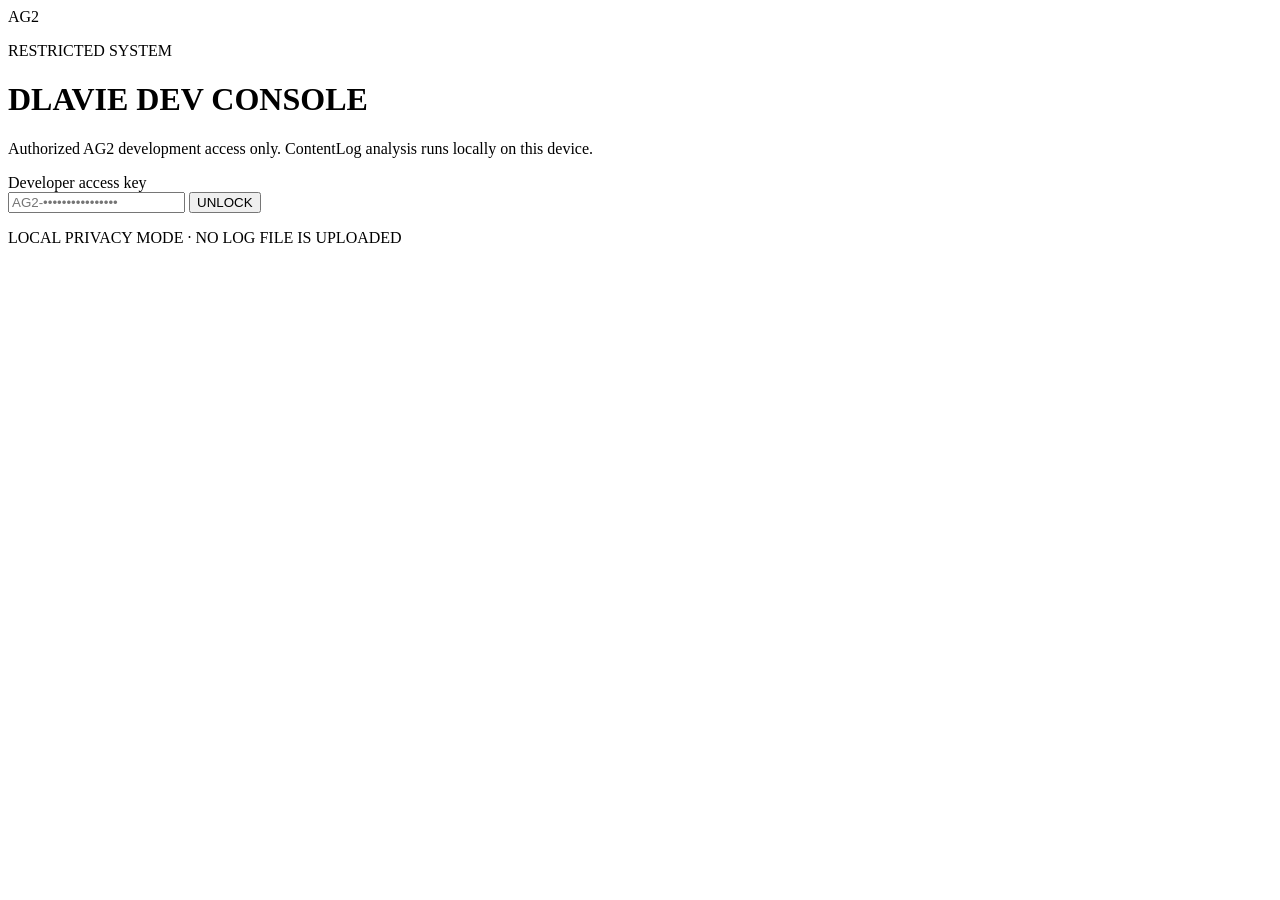
==== dev-console/index.html @ 228a8970 "Add private AG2 developer console shell" ====
<!doctype html>
<html lang="en">
<head>
  <meta charset="utf-8">
  <meta name="viewport" content="width=device-width,initial-scale=1,viewport-fit=cover">
  <meta name="theme-color" content="#060708">
  <meta name="robots" content="noindex,nofollow,noarchive,nosnippet,noimageindex">
  <meta name="referrer" content="no-referrer">
  <title>DLAVIE DEV CONSOLE · AG2 DE</title>
  <link rel="stylesheet" href="console.css?v=1">
</head>
<body>
  <div class="access-shell" id="accessShell">
    <div class="access-card">
      <div class="access-mark">AG2</div>
      <p class="eyebrow">RESTRICTED SYSTEM</p>
      <h1>DLAVIE DEV CONSOLE</h1>
      <p class="access-copy">Authorized AG2 development access only. ContentLog analysis runs locally on this device.</p>
      <form id="accessForm" autocomplete="off">
        <label for="accessKey">Developer access key</label>
        <div class="access-row">
          <input id="accessKey" type="password" inputmode="text" spellcheck="false" autocomplete="off" placeholder="AG2-••••••••••••••••">
          <button type="submit">UNLOCK</button>
        </div>
        <p class="access-error" id="accessError" aria-live="polite"></p>
      </form>
      <div class="privacy-note"><span></span> LOCAL PRIVACY MODE · NO LOG FILE IS UPLOADED</div>
    </div>
  </div>

  <div class="app-shell" id="appShell" hidden>
    <aside class="sidebar" id="sidebar">
      <div class="brand-block">
        <div class="brand-symbol">D</div>
        <div><strong>DLAVIE DEV</strong><small>AG2 DEFINITIVE</small></div>
      </div>
      <nav class="side-nav" aria-label="Developer console sections">
        <button class="nav-item active" data-view="overview"><span>01</span>Overview</button>
        <button class="nav-item" data-view="console"><span>02</span>Live Console</button>
        <button class="nav-item" data-view="crash"><span>03</span>Crash Analyzer</button>
        <button class="nav-item" data-view="performance"><span>04</span>Performance</button>
        <button class="nav-item" data-view="weapon"><span>05</span>Weapon Debug</button>
        <button class="nav-item" data-view="inspector"><span>06</span>Error Inspector</button>
        <button class="nav-item" data-view="builds"><span>07</span>Build Compare</button>
        <button class="nav-item" data-view="upload"><span>08</span>ContentLog</button>
      </nav>
      <div class="sidebar-foot">
        <div class="secure-state"><i></i><div><strong>LOCAL MODE</strong><small>Browser-only analysis</small></div></div>
        <button class="logout-btn" id="logoutBtn">LOCK CONSOLE</button>
      </div>
    </aside>

    <main class="workspace">
      <header class="topbar">
        <button class="mobile-menu" id="mobileMenu" aria-label="Open navigation">☰</button>
        <div class="top-title"><span id="viewCode">01</span><div><strong id="viewTitle">SYSTEM OVERVIEW</strong><small>ACTUAL GUN 2 · DEFINITIVE EDITION</small></div></div>
        <div class="build-chip"><span>BUILD</span><b id="activeBuild">UNASSIGNED</b></div>
        <div class="runtime-state"><i></i>ANALYZER READY</div>
      </header>

      <section class="view active" data-panel="overview">
        <div class="hero-grid">
          <div class="hero-copy">
            <p class="eyebrow red">AG2 DIAGNOSTICS CORE</p>
            <h2>One console for every failure path.</h2>
            <p>Parse ContentLog, isolate regressions, inspect weapon runtime data, identify watchdog spikes and compare AG2 builds without sending logs off-device.</p>
            <div class="hero-actions">
              <button class="primary" data-jump="upload">ANALYZE CONTENTLOG</button>
              <button class="ghost" data-jump="console">OPEN LIVE CONSOLE</button>
            </div>
          </div>
          <div class="system-radar">
            <div class="radar-ring r1"></div><div class="radar-ring r2"></div><div class="radar-ring r3"></div><div class="radar-sweep"></div><div class="radar-core"></div>
            <div class="radar-label l1">SCRIPT</div><div class="radar-label l2">RESOURCE</div><div class="radar-label l3">ANIMATION</div><div class="radar-label l4">WEAPON</div>
          </div>
        </div>

        <div class="metric-grid" id="metricGrid">
          <article class="metric critical"><span>CRITICAL</span><strong id="mCritical">0</strong><small>crash contributors</small></article>
          <article class="metric error"><span>ERROR</span><strong id="mError">0</strong><small>parsed errors</small></article>
          <article class="metric warning"><span>WARNING</span><strong id="mWarning">0</strong><small>non-fatal issues</small></article>
          <article class="metric"><span>WATCHDOG</span><strong id="mWatchdog">0</strong><small>performance spikes</small></article>
          <article class="metric"><span>UNIQUE GROUPS</span><strong id="mGroups">0</strong><small>deduplicated faults</small></article>
          <article class="metric"><span>LOG LINES</span><strong id="mLines">0</strong><small>processed locally</small></article>
        </div>

        <div class="two-col">
          <section class="panel">
            <div class="panel-head"><div><span>SUBSYSTEM STATUS</span><strong>Runtime health</strong></div><small id="healthLabel">NO DATA</small></div>
            <div class="health-list" id="healthList"></div>
          </section>
          <section class="panel">
            <div class="panel-head"><div><span>TOP FAULTS</span><strong>Most repeated groups</strong></div><button data-jump="inspector">VIEW ALL</button></div>
            <div class="fault-list" id="topFaults"><div class="empty">Upload a ContentLog to populate diagnostics.</div></div>
          </section>
        </div>
      </section>

      <section class="view" data-panel="console">
        <div class="section-head"><div><p class="eyebrow red">LIVE CONSOLE</p><h2>Filtered runtime stream</h2></div><div class="head-actions"><button class="ghost small" id="clearConsole">CLEAR FILTER</button><button class="primary small" data-jump="upload">LOAD LOG</button></div></div>
        <div class="filter-row" id="consoleFilters"></div>
        <div class="console-shell">
          <div class="console-toolbar"><span id="consoleCount">0 lines</span><input id="consoleSearch" type="search" placeholder="Search message, file, subsystem…"></div>
          <div class="console-list" id="consoleList"><div class="empty">No log loaded.</div></div>
        </div>
      </section>

      <section class="view" data-panel="crash">
        <div class="section-head"><div><p class="eyebrow red">CRASH ANALYZER</p><h2>Last failure chain</h2></div></div>
        <div class="crash-grid">
          <section class="panel crash-primary"><div class="panel-head"><div><span>LAST CRITICAL EVENT</span><strong id="crashTitle">No critical event detected</strong></div><b id="crashTime">—</b></div><p id="crashMessage">Upload a ContentLog. The analyzer will identify the final error sequence, likely subsystem and repeated fault groups.</p><div class="cause-box"><span>LIKELY CAUSE</span><strong id="crashCause">—</strong></div></section>
          <section class="panel"><div class="panel-head"><div><span>CRASH SIGNALS</span><strong>Detection summary</strong></div></div><div class="kv-list" id="crashSignals"></div></section>
        </div>
        <section class="panel"><div class="panel-head"><div><span>PRE-CRASH TIMELINE</span><strong>Events immediately before failure</strong></div></div><div class="timeline" id="crashTimeline"><div class="empty">No crash timeline available.</div></div></section>
      </section>

      <section class="view" data-panel="performance">
        <div class="section-head"><div><p class="eyebrow red">PERFORMANCE</p><h2>Script runtime pressure</h2></div></div>
        <div class="metric-grid perf-metrics">
          <article class="metric"><span>AVG SCRIPT TICK</span><strong id="pTick">—</strong><small>milliseconds</small></article>
          <article class="metric"><span>PEAK WATCHDOG</span><strong id="pPeak">—</strong><small>milliseconds</small></article>
          <article class="metric"><span>SLOW EVENTS</span><strong id="pSlow">0</strong><small>handler warnings</small></article>
          <article class="metric"><span>ENTITY QUERIES</span><strong id="pEntity">0</strong><small>observed entries</small></article>
        </div>
        <div class="two-col">
          <section class="panel"><div class="panel-head"><div><span>WATCHDOG SPIKES</span><strong>Detected timing pressure</strong></div></div><div class="bar-chart" id="watchdogChart"><div class="empty">No timing samples found.</div></div></section>
          <section class="panel"><div class="panel-head"><div><span>PROCESSING MAP</span><strong>Subsystem activity</strong></div></div><div class="process-list" id="processList"></div></section>
        </div>
      </section>

      <section class="view" data-panel="weapon">
        <div class="section-head"><div><p class="eyebrow red">WEAPON DEBUG</p><h2>Runtime weapon state</h2></div><select id="weaponSelect"><option value="">Detected weapons</option></select></div>
        <div class="weapon-debug-grid">
          <section class="weapon-visual panel"><div class="weapon-wire"><div class="wire-slide"></div><div class="wire-frame"></div><div class="wire-mag"></div><div class="wire-barrel"></div></div><div class="weapon-id"><span>ACTIVE WEAPON</span><strong id="wId">NO WEAPON DATA</strong><small id="wSkin">Skin: —</small></div></section>
          <section class="panel"><div class="panel-head"><div><span>HANDLING STATE</span><strong>Extracted runtime fields</strong></div></div><div class="kv-list weapon-kv" id="weaponKv"></div></section>
        </div>
        <section class="panel"><div class="panel-head"><div><span>WEAPON EVENTS</span><strong>Matching log entries</strong></div></div><div class="timeline" id="weaponTimeline"><div class="empty">No weapon runtime lines detected.</div></div></section>
      </section>

      <section class="view" data-panel="inspector">
        <div class="section-head"><div><p class="eyebrow red">ERROR INSPECTOR</p><h2>Grouped source failures</h2></div><input class="inspector-search" id="groupSearch" type="search" placeholder="Filter category or source file…"></div>
        <div class="inspector-layout">
          <div class="category-list" id="categoryList"><div class="empty">No diagnostics loaded.</div></div>
          <section class="panel inspector-detail"><div class="panel-head"><div><span>GROUP DETAIL</span><strong id="detailTitle">Select an error group</strong></div><b id="detailCount">0×</b></div><div id="detailBody" class="detail-body"><div class="empty">Choose a category to inspect source lines and likely fixes.</div></div></section>
        </div>
      </section>

      <section class="view" data-panel="builds">
        <div class="section-head"><div><p class="eyebrow red">BUILD COMPARISON</p><h2>Regression tracking</h2></div><button class="primary small" id="saveBuildBtn">SAVE CURRENT SNAPSHOT</button></div>
        <div class="build-inputs"><label>Current build<input id="buildName" placeholder="V3.7.10"></label><label>Compare against<select id="compareBuild"><option value="">Select saved build</option></select></label></div>
        <div class="compare-grid">
          <section class="panel build-card"><span>BASELINE</span><strong id="baseBuildName">—</strong><div><b id="baseErrors">0</b><small>Errors</small></div></section>
          <section class="compare-arrow">→</section>
          <section class="panel build-card active-build"><span>CURRENT</span><strong id="currentBuildName">UNASSIGNED</strong><div><b id="currentErrors">0</b><small>Errors</small></div></section>
        </div>
        <div class="metric-grid compare-metrics"><article class="metric success"><span>FIXED</span><strong id="fixedCount">0</strong><small>groups removed</small></article><article class="metric critical"><span>NEW REGRESSIONS</span><strong id="regressionCount">0</strong><small>new groups</small></article><article class="metric"><span>NET CHANGE</span><strong id="netChange">0</strong><small>total issues</small></article></div>
        <section class="panel"><div class="panel-head"><div><span>BUILD HISTORY</span><strong>Saved locally on this device</strong></div><button id="clearBuilds">CLEAR</button></div><div id="buildHistory" class="build-history"><div class="empty">No saved snapshots.</div></div></section>
      </section>

      <section class="view" data-panel="upload">
        <div class="section-head"><div><p class="eyebrow red">CONTENTLOG ANALYZER</p><h2>Drop. Parse. Diagnose.</h2></div></div>
        <div class="upload-grid">
          <label class="drop-zone" id="dropZone">
            <input id="fileInput" type="file" accept=".txt,.log,text/plain">
            <div class="drop-icon">↓</div><strong>DROP CONTENTLOG HERE</strong><p>or tap to choose a .txt / .log file</p><small>Processing stays inside your browser. Nothing is transmitted.</small>
          </label>
          <section class="panel paste-panel"><div class="panel-head"><div><span>QUICK INPUT</span><strong>Paste raw ContentLog</strong></div></div><textarea id="logPaste" spellcheck="false" placeholder="Paste ContentLog lines here…"></textarea><button class="primary" id="parsePaste">ANALYZE PASTED LOG</button></section>
        </div>
        <section class="panel parse-status"><div class="panel-head"><div><span>ANALYSIS STATUS</span><strong id="parseStatusTitle">Waiting for input</strong></div><b id="parsePercent">0%</b></div><div class="progress-track"><i id="parseBar"></i></div><div class="parse-meta" id="parseMeta"><span>Filename: —</span><span>Size: —</span><span>Lines: —</span></div></section>
      </section>
    </main>
  </div>

  <script src="console.js?v=1"></script>
</body>
</html>
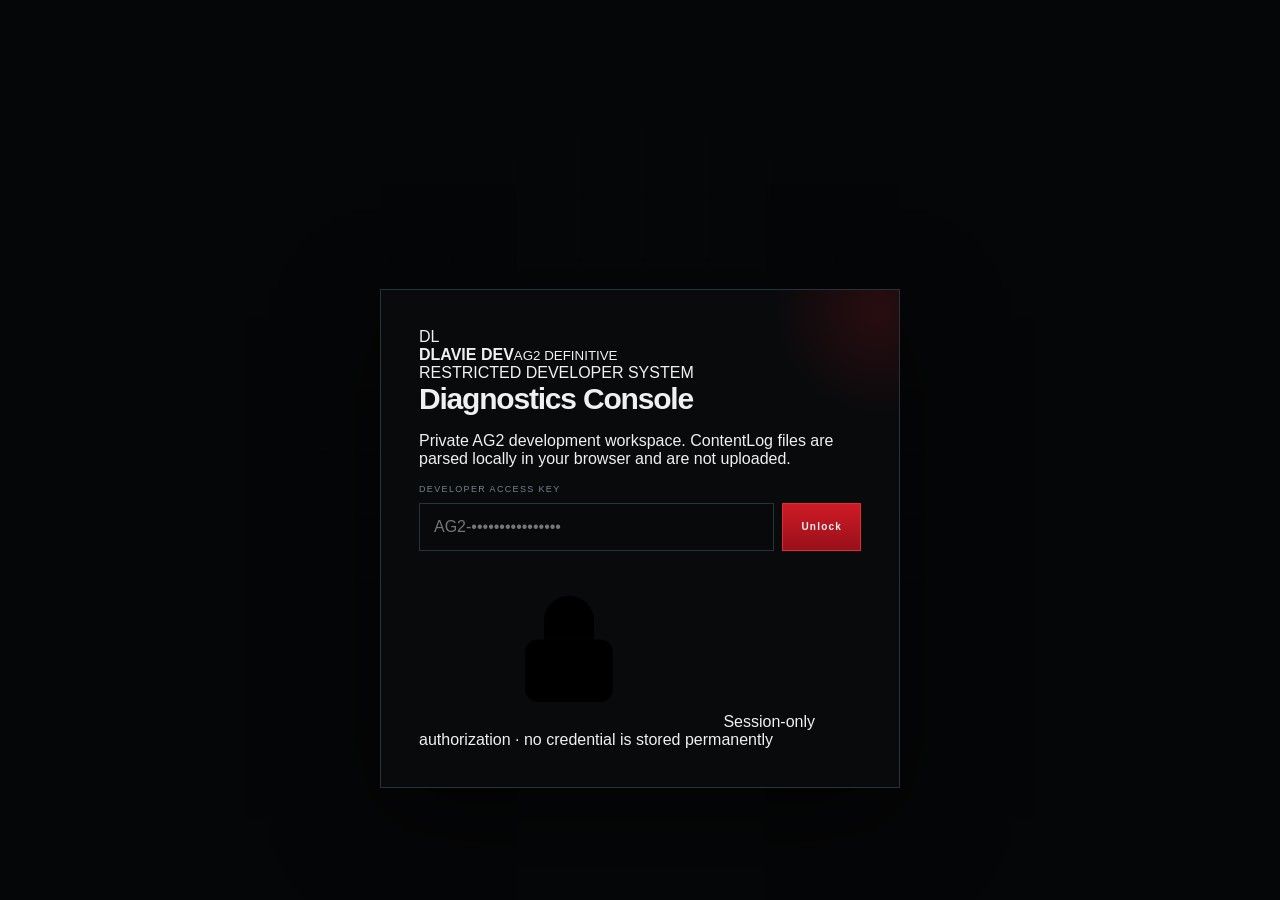
==== commit 3e6ff2b4: "Redesign AG2 developer console dashboard" ====
--- a/dev-console/index.html
+++ b/dev-console/index.html
@@ -3,174 +3,211 @@
 <head>
   <meta charset="utf-8">
   <meta name="viewport" content="width=device-width,initial-scale=1,viewport-fit=cover">
-  <meta name="theme-color" content="#060708">
+  <meta name="theme-color" content="#070908">
   <meta name="robots" content="noindex,nofollow,noarchive,nosnippet,noimageindex">
   <meta name="referrer" content="no-referrer">
-  <title>DLAVIE DEV CONSOLE · AG2 DE</title>
-  <link rel="stylesheet" href="console.css?v=1">
+  <title>DLAVIE DEV · AG2 Diagnostics</title>
+  <link rel="stylesheet" href="console.css?v=2">
 </head>
 <body>
+  <svg class="svg-defs" width="0" height="0" aria-hidden="true">
+    <symbol id="ic-grid" viewBox="0 0 24 24"><rect x="3" y="3" width="7" height="7" rx="1"/><rect x="14" y="3" width="7" height="7" rx="1"/><rect x="3" y="14" width="7" height="7" rx="1"/><rect x="14" y="14" width="7" height="7" rx="1"/></symbol>
+    <symbol id="ic-terminal" viewBox="0 0 24 24"><path d="m5 7 4 5-4 5M11 17h8"/></symbol>
+    <symbol id="ic-crash" viewBox="0 0 24 24"><path d="M12 3 3.7 18h16.6L12 3Z"/><path d="M12 9v4m0 3h.01"/></symbol>
+    <symbol id="ic-pulse" viewBox="0 0 24 24"><path d="M3 12h4l2-6 4 12 2-6h6"/></symbol>
+    <symbol id="ic-gun" viewBox="0 0 24 24"><path d="M3 10h12l4 3v2h-7l-2 5H7l1-5H3v-5Z"/><path d="M15 10V7h4v3"/></symbol>
+    <symbol id="ic-search" viewBox="0 0 24 24"><circle cx="11" cy="11" r="6"/><path d="m16 16 5 5"/></symbol>
+    <symbol id="ic-compare" viewBox="0 0 24 24"><path d="M7 4v16M17 4v16M4 8h6m4 8h6"/></symbol>
+    <symbol id="ic-upload" viewBox="0 0 24 24"><path d="M12 16V4m0 0-4 4m4-4 4 4M4 15v5h16v-5"/></symbol>
+    <symbol id="ic-lock" viewBox="0 0 24 24"><rect x="5" y="10" width="14" height="10" rx="2"/><path d="M8 10V7a4 4 0 0 1 8 0v3"/></symbol>
+    <symbol id="ic-menu" viewBox="0 0 24 24"><path d="M4 7h16M4 12h16M4 17h16"/></symbol>
+    <symbol id="ic-x" viewBox="0 0 24 24"><path d="m6 6 12 12M18 6 6 18"/></symbol>
+    <symbol id="ic-chevron" viewBox="0 0 24 24"><path d="m9 6 6 6-6 6"/></symbol>
+    <symbol id="ic-file" viewBox="0 0 24 24"><path d="M6 3h8l4 4v14H6V3Z"/><path d="M14 3v5h5"/></symbol>
+    <symbol id="ic-check" viewBox="0 0 24 24"><path d="m5 12 4 4 10-10"/></symbol>
+    <symbol id="ic-filter" viewBox="0 0 24 24"><path d="M4 6h16M7 12h10M10 18h4"/></symbol>
+    <symbol id="ic-download" viewBox="0 0 24 24"><path d="M12 4v12m0 0 4-4m-4 4-4-4M5 20h14"/></symbol>
+  </svg>
+
   <div class="access-shell" id="accessShell">
+    <div class="access-grid"></div>
     <div class="access-card">
-      <div class="access-mark">AG2</div>
-      <p class="eyebrow">RESTRICTED SYSTEM</p>
-      <h1>DLAVIE DEV CONSOLE</h1>
-      <p class="access-copy">Authorized AG2 development access only. ContentLog analysis runs locally on this device.</p>
+      <div class="access-brand"><span>DL</span><div><strong>DLAVIE DEV</strong><small>AG2 DEFINITIVE</small></div></div>
+      <div class="access-status"><i></i> RESTRICTED DEVELOPER SYSTEM</div>
+      <h1>Diagnostics Console</h1>
+      <p>Private AG2 development workspace. ContentLog files are parsed locally in your browser and are not uploaded.</p>
       <form id="accessForm" autocomplete="off">
         <label for="accessKey">Developer access key</label>
         <div class="access-row">
-          <input id="accessKey" type="password" inputmode="text" spellcheck="false" autocomplete="off" placeholder="AG2-••••••••••••••••">
-          <button type="submit">UNLOCK</button>
-        </div>
-        <p class="access-error" id="accessError" aria-live="polite"></p>
+          <input id="accessKey" type="password" spellcheck="false" autocomplete="off" placeholder="AG2-••••••••••••••••">
+          <button type="submit">Unlock</button>
+        </div>
+        <div class="access-error" id="accessError" aria-live="polite"></div>
       </form>
-      <div class="privacy-note"><span></span> LOCAL PRIVACY MODE · NO LOG FILE IS UPLOADED</div>
+      <div class="access-foot"><svg><use href="#ic-lock"/></svg> Session-only authorization · no credential is stored permanently</div>
     </div>
   </div>
 
   <div class="app-shell" id="appShell" hidden>
     <aside class="sidebar" id="sidebar">
       <div class="brand-block">
-        <div class="brand-symbol">D</div>
+        <div class="brand-symbol">DL</div>
         <div><strong>DLAVIE DEV</strong><small>AG2 DEFINITIVE</small></div>
+        <button class="side-close" id="sideClose" aria-label="Close menu"><svg><use href="#ic-x"/></svg></button>
       </div>
-      <nav class="side-nav" aria-label="Developer console sections">
-        <button class="nav-item active" data-view="overview"><span>01</span>Overview</button>
-        <button class="nav-item" data-view="console"><span>02</span>Live Console</button>
-        <button class="nav-item" data-view="crash"><span>03</span>Crash Analyzer</button>
-        <button class="nav-item" data-view="performance"><span>04</span>Performance</button>
-        <button class="nav-item" data-view="weapon"><span>05</span>Weapon Debug</button>
-        <button class="nav-item" data-view="inspector"><span>06</span>Error Inspector</button>
-        <button class="nav-item" data-view="builds"><span>07</span>Build Compare</button>
-        <button class="nav-item" data-view="upload"><span>08</span>ContentLog</button>
+      <nav class="side-nav" aria-label="Console navigation">
+        <button class="nav-item active" data-view="overview"><svg><use href="#ic-grid"/></svg><span>Dashboard</span></button>
+        <button class="nav-item" data-view="console"><svg><use href="#ic-terminal"/></svg><span>Live Console</span><b id="navErrorCount">0</b></button>
+        <button class="nav-item" data-view="crash"><svg><use href="#ic-crash"/></svg><span>Crash Analyzer</span></button>
+        <button class="nav-item" data-view="performance"><svg><use href="#ic-pulse"/></svg><span>Performance</span></button>
+        <button class="nav-item" data-view="weapon"><svg><use href="#ic-gun"/></svg><span>Weapon Debug</span></button>
+        <button class="nav-item" data-view="inspector"><svg><use href="#ic-search"/></svg><span>Error Inspector</span></button>
+        <button class="nav-item" data-view="builds"><svg><use href="#ic-compare"/></svg><span>Build Compare</span></button>
+        <button class="nav-item" data-view="upload"><svg><use href="#ic-upload"/></svg><span>ContentLog</span></button>
       </nav>
-      <div class="sidebar-foot">
-        <div class="secure-state"><i></i><div><strong>LOCAL MODE</strong><small>Browser-only analysis</small></div></div>
-        <button class="logout-btn" id="logoutBtn">LOCK CONSOLE</button>
+      <div class="side-spacer"></div>
+      <div class="side-info">
+        <span>ANALYSIS MODE</span>
+        <strong><i></i> Local Browser</strong>
+        <small>Logs never leave this device</small>
       </div>
+      <button class="logout-btn" id="logoutBtn"><svg><use href="#ic-lock"/></svg> Lock console</button>
     </aside>
+
+    <div class="sidebar-scrim" id="sidebarScrim"></div>
 
     <main class="workspace">
       <header class="topbar">
-        <button class="mobile-menu" id="mobileMenu" aria-label="Open navigation">☰</button>
-        <div class="top-title"><span id="viewCode">01</span><div><strong id="viewTitle">SYSTEM OVERVIEW</strong><small>ACTUAL GUN 2 · DEFINITIVE EDITION</small></div></div>
-        <div class="build-chip"><span>BUILD</span><b id="activeBuild">UNASSIGNED</b></div>
-        <div class="runtime-state"><i></i>ANALYZER READY</div>
+        <button class="mobile-menu" id="mobileMenu" aria-label="Open navigation"><svg><use href="#ic-menu"/></svg></button>
+        <div class="top-search">
+          <svg><use href="#ic-search"/></svg>
+          <input id="globalSearch" type="search" placeholder="Search errors, files, weapon IDs…">
+          <kbd>⌘ K</kbd>
+        </div>
+        <div class="top-actions">
+          <div class="build-chip"><span>BUILD</span><b id="activeBuild">UNASSIGNED</b></div>
+          <button class="top-upload" data-jump="upload"><svg><use href="#ic-upload"/></svg><span>Analyze log</span></button>
+          <div class="runtime-state"><i></i><span>READY</span></div>
+        </div>
       </header>
 
       <section class="view active" data-panel="overview">
-        <div class="hero-grid">
-          <div class="hero-copy">
-            <p class="eyebrow red">AG2 DIAGNOSTICS CORE</p>
-            <h2>One console for every failure path.</h2>
-            <p>Parse ContentLog, isolate regressions, inspect weapon runtime data, identify watchdog spikes and compare AG2 builds without sending logs off-device.</p>
-            <div class="hero-actions">
-              <button class="primary" data-jump="upload">ANALYZE CONTENTLOG</button>
-              <button class="ghost" data-jump="console">OPEN LIVE CONSOLE</button>
-            </div>
-          </div>
-          <div class="system-radar">
-            <div class="radar-ring r1"></div><div class="radar-ring r2"></div><div class="radar-ring r3"></div><div class="radar-sweep"></div><div class="radar-core"></div>
-            <div class="radar-label l1">SCRIPT</div><div class="radar-label l2">RESOURCE</div><div class="radar-label l3">ANIMATION</div><div class="radar-label l4">WEAPON</div>
-          </div>
-        </div>
-
-        <div class="metric-grid" id="metricGrid">
-          <article class="metric critical"><span>CRITICAL</span><strong id="mCritical">0</strong><small>crash contributors</small></article>
-          <article class="metric error"><span>ERROR</span><strong id="mError">0</strong><small>parsed errors</small></article>
-          <article class="metric warning"><span>WARNING</span><strong id="mWarning">0</strong><small>non-fatal issues</small></article>
-          <article class="metric"><span>WATCHDOG</span><strong id="mWatchdog">0</strong><small>performance spikes</small></article>
-          <article class="metric"><span>UNIQUE GROUPS</span><strong id="mGroups">0</strong><small>deduplicated faults</small></article>
-          <article class="metric"><span>LOG LINES</span><strong id="mLines">0</strong><small>processed locally</small></article>
-        </div>
-
-        <div class="two-col">
-          <section class="panel">
-            <div class="panel-head"><div><span>SUBSYSTEM STATUS</span><strong>Runtime health</strong></div><small id="healthLabel">NO DATA</small></div>
+        <div class="page-head">
+          <div><p class="eyebrow">AG2 DIAGNOSTICS</p><h1>System Overview</h1><p class="subhead">A consolidated health view for ContentLog, runtime failures, performance spikes and weapon diagnostics.</p></div>
+          <div class="head-actions"><button class="ghost" id="exportReport"><svg><use href="#ic-download"/></svg> Export report</button><button class="primary" data-jump="upload"><svg><use href="#ic-upload"/></svg> Analyze ContentLog</button></div>
+        </div>
+
+        <div class="summary-grid">
+          <article class="summary-card tone-red"><div class="summary-top"><span>Critical</span><i class="status-dot"></i></div><strong id="mCritical">0</strong><small id="dCritical">No crash contributors</small><div class="mini-trend" id="trendCritical"></div></article>
+          <article class="summary-card tone-coral"><div class="summary-top"><span>Errors</span><i class="status-dot"></i></div><strong id="mError">0</strong><small id="dError">Parsed errors</small><div class="mini-trend" id="trendError"></div></article>
+          <article class="summary-card tone-gold"><div class="summary-top"><span>Warnings</span><i class="status-dot"></i></div><strong id="mWarning">0</strong><small id="dWarning">Non-fatal issues</small><div class="mini-trend" id="trendWarning"></div></article>
+          <article class="summary-card tone-green"><div class="summary-top"><span>Health score</span><i class="status-dot"></i></div><strong id="mHealth">100</strong><small id="dHealth">Waiting for analysis</small><div class="mini-trend" id="trendHealth"></div></article>
+          <article class="summary-card"><div class="summary-top"><span>Unique groups</span><i class="status-dot"></i></div><strong id="mGroups">0</strong><small>Deduplicated fault signatures</small><div class="mini-trend" id="trendGroups"></div></article>
+          <article class="summary-card"><div class="summary-top"><span>Log lines</span><i class="status-dot"></i></div><strong id="mLines">0</strong><small>Processed locally</small><div class="mini-trend" id="trendLines"></div></article>
+        </div>
+
+        <div class="dashboard-grid main-analytics">
+          <article class="panel span-2">
+            <div class="panel-head"><div><span>ERROR FLOW</span><strong>Error density across ContentLog</strong></div><div class="legend"><i class="lg-error"></i>Error <i class="lg-warning"></i>Warning <i class="lg-info"></i>Info</div></div>
+            <div class="chart-wrap tall"><canvas id="errorFlowChart"></canvas><div class="chart-empty" id="errorFlowEmpty">Analyze a ContentLog to generate the diagnostic timeline.</div></div>
+          </article>
+          <article class="panel">
+            <div class="panel-head"><div><span>SEVERITY MIX</span><strong>Issue distribution</strong></div><small id="severityTotal">0 events</small></div>
+            <div class="donut-layout"><div class="donut" id="severityDonut"><div><strong id="donutTotal">0</strong><span>issues</span></div></div><div class="donut-legend" id="severityLegend"></div></div>
+          </article>
+
+          <article class="panel span-2">
+            <div class="panel-head"><div><span>SUBSYSTEM LOAD</span><strong>Errors by diagnostic category</strong></div><button data-jump="inspector">View inspector <svg><use href="#ic-chevron"/></svg></button></div>
+            <div class="bar-chart" id="subsystemBars"></div>
+          </article>
+          <article class="panel">
+            <div class="panel-head"><div><span>DIAGNOSTIC SCORE</span><strong>Current build health</strong></div><small id="scoreLabel">CLEAN</small></div>
+            <div class="score-layout"><div class="score-ring" id="scoreRing"><div><strong id="scoreValue">100</strong><span>/ 100</span></div></div><div class="score-copy"><strong id="scoreHeadline">No log analyzed</strong><p id="scoreDescription">Upload a ContentLog to calculate a weighted diagnostic score.</p></div></div>
+          </article>
+        </div>
+
+        <div class="dashboard-grid secondary-analytics">
+          <article class="panel">
+            <div class="panel-head"><div><span>RUNTIME HEALTH</span><strong>Subsystem status</strong></div><small>ANALYZED</small></div>
             <div class="health-list" id="healthList"></div>
-          </section>
-          <section class="panel">
-            <div class="panel-head"><div><span>TOP FAULTS</span><strong>Most repeated groups</strong></div><button data-jump="inspector">VIEW ALL</button></div>
-            <div class="fault-list" id="topFaults"><div class="empty">Upload a ContentLog to populate diagnostics.</div></div>
-          </section>
+          </article>
+          <article class="panel span-2">
+            <div class="panel-head"><div><span>TOP FAULTS</span><strong>Most repeated signatures</strong></div><button data-jump="inspector">View all</button></div>
+            <div class="fault-table"><div class="fault-head"><span>Category</span><span>Source / signature</span><span>Severity</span><span>Count</span></div><div id="faultList"></div></div>
+          </article>
+        </div>
+
+        <div class="dashboard-grid bottom-analytics">
+          <article class="panel span-2">
+            <div class="panel-head"><div><span>LOG HEATMAP</span><strong>Error concentration by file position</strong></div><small>64 BUCKETS</small></div>
+            <div class="heatmap" id="logHeatmap"></div>
+            <div class="heat-axis"><span>Start</span><span>Middle</span><span>End</span></div>
+          </article>
+          <article class="panel">
+            <div class="panel-head"><div><span>CRASH SIGNAL</span><strong>Latest high-risk event</strong></div><small id="crashRiskLabel">NONE</small></div>
+            <div class="crash-signal" id="crashSignal"></div>
+          </article>
         </div>
       </section>
 
       <section class="view" data-panel="console">
-        <div class="section-head"><div><p class="eyebrow red">LIVE CONSOLE</p><h2>Filtered runtime stream</h2></div><div class="head-actions"><button class="ghost small" id="clearConsole">CLEAR FILTER</button><button class="primary small" data-jump="upload">LOAD LOG</button></div></div>
-        <div class="filter-row" id="consoleFilters"></div>
+        <div class="page-head compact"><div><p class="eyebrow">STREAM VIEW</p><h1>Live Console</h1><p class="subhead">Filter, search and inspect every parsed ContentLog event.</p></div></div>
+        <div class="filter-row" id="channelFilters"></div>
         <div class="console-shell">
-          <div class="console-toolbar"><span id="consoleCount">0 lines</span><input id="consoleSearch" type="search" placeholder="Search message, file, subsystem…"></div>
-          <div class="console-list" id="consoleList"><div class="empty">No log loaded.</div></div>
+          <div class="console-toolbar"><span id="consoleCount">0 EVENTS</span><div class="console-search"><svg><use href="#ic-search"/></svg><input id="consoleSearch" type="search" placeholder="Filter message or source…"></div></div>
+          <div class="console-list" id="consoleList"></div>
         </div>
       </section>
 
       <section class="view" data-panel="crash">
-        <div class="section-head"><div><p class="eyebrow red">CRASH ANALYZER</p><h2>Last failure chain</h2></div></div>
+        <div class="page-head compact"><div><p class="eyebrow">ROOT CAUSE</p><h1>Crash Analyzer</h1><p class="subhead">The final critical/error sequence before a likely termination or watchdog event.</p></div></div>
         <div class="crash-grid">
-          <section class="panel crash-primary"><div class="panel-head"><div><span>LAST CRITICAL EVENT</span><strong id="crashTitle">No critical event detected</strong></div><b id="crashTime">—</b></div><p id="crashMessage">Upload a ContentLog. The analyzer will identify the final error sequence, likely subsystem and repeated fault groups.</p><div class="cause-box"><span>LIKELY CAUSE</span><strong id="crashCause">—</strong></div></section>
-          <section class="panel"><div class="panel-head"><div><span>CRASH SIGNALS</span><strong>Detection summary</strong></div></div><div class="kv-list" id="crashSignals"></div></section>
-        </div>
-        <section class="panel"><div class="panel-head"><div><span>PRE-CRASH TIMELINE</span><strong>Events immediately before failure</strong></div></div><div class="timeline" id="crashTimeline"><div class="empty">No crash timeline available.</div></div></section>
+          <article class="panel"><div class="panel-head"><div><span>LAST HIGH-RISK EVENT</span><strong id="crashTitle">No crash candidate</strong></div><small id="crashTime">—</small></div><div class="crash-primary" id="crashPrimary"></div></article>
+          <article class="panel"><div class="panel-head"><div><span>CRASH PROFILE</span><strong>Diagnostic summary</strong></div></div><div class="kv-list" id="crashFacts"></div></article>
+        </div>
+        <article class="panel"><div class="panel-head"><div><span>PRE-CRASH TIMELINE</span><strong>Events immediately preceding the candidate</strong></div></div><div class="timeline" id="crashTimeline"></div></article>
       </section>
 
       <section class="view" data-panel="performance">
-        <div class="section-head"><div><p class="eyebrow red">PERFORMANCE</p><h2>Script runtime pressure</h2></div></div>
-        <div class="metric-grid perf-metrics">
-          <article class="metric"><span>AVG SCRIPT TICK</span><strong id="pTick">—</strong><small>milliseconds</small></article>
-          <article class="metric"><span>PEAK WATCHDOG</span><strong id="pPeak">—</strong><small>milliseconds</small></article>
-          <article class="metric"><span>SLOW EVENTS</span><strong id="pSlow">0</strong><small>handler warnings</small></article>
-          <article class="metric"><span>ENTITY QUERIES</span><strong id="pEntity">0</strong><small>observed entries</small></article>
-        </div>
-        <div class="two-col">
-          <section class="panel"><div class="panel-head"><div><span>WATCHDOG SPIKES</span><strong>Detected timing pressure</strong></div></div><div class="bar-chart" id="watchdogChart"><div class="empty">No timing samples found.</div></div></section>
-          <section class="panel"><div class="panel-head"><div><span>PROCESSING MAP</span><strong>Subsystem activity</strong></div></div><div class="process-list" id="processList"></div></section>
+        <div class="page-head compact"><div><p class="eyebrow">PROFILER</p><h1>Performance</h1><p class="subhead">Watchdog spikes, script tick timing and expensive AG2 processing signals extracted from the log.</p></div></div>
+        <div class="summary-grid performance-cards">
+          <article class="summary-card"><span>Watchdog peak</span><strong id="pWatchdogPeak">0 ms</strong><small id="pWatchdogCount">0 spikes</small></article>
+          <article class="summary-card"><span>Average script tick</span><strong id="pTickAvg">0 ms</strong><small id="pTickSamples">0 samples</small></article>
+          <article class="summary-card"><span>Slow handlers</span><strong id="pSlowEvents">0</strong><small>Detected events</small></article>
+          <article class="summary-card"><span>Entity queries</span><strong id="pEntityQueries">0</strong><small>Query references</small></article>
+        </div>
+        <div class="dashboard-grid">
+          <article class="panel span-2"><div class="panel-head"><div><span>RUNTIME TREND</span><strong>Watchdog / script timing</strong></div></div><div class="chart-wrap tall"><canvas id="performanceChart"></canvas><div class="chart-empty" id="performanceEmpty">No performance samples found in the current log.</div></div></article>
+          <article class="panel"><div class="panel-head"><div><span>PROCESSING SIGNALS</span><strong>AG2 workload references</strong></div></div><div class="process-list" id="processList"></div></article>
         </div>
       </section>
 
       <section class="view" data-panel="weapon">
-        <div class="section-head"><div><p class="eyebrow red">WEAPON DEBUG</p><h2>Runtime weapon state</h2></div><select id="weaponSelect"><option value="">Detected weapons</option></select></div>
-        <div class="weapon-debug-grid">
-          <section class="weapon-visual panel"><div class="weapon-wire"><div class="wire-slide"></div><div class="wire-frame"></div><div class="wire-mag"></div><div class="wire-barrel"></div></div><div class="weapon-id"><span>ACTIVE WEAPON</span><strong id="wId">NO WEAPON DATA</strong><small id="wSkin">Skin: —</small></div></section>
-          <section class="panel"><div class="panel-head"><div><span>HANDLING STATE</span><strong>Extracted runtime fields</strong></div></div><div class="kv-list weapon-kv" id="weaponKv"></div></section>
-        </div>
-        <section class="panel"><div class="panel-head"><div><span>WEAPON EVENTS</span><strong>Matching log entries</strong></div></div><div class="timeline" id="weaponTimeline"><div class="empty">No weapon runtime lines detected.</div></div></section>
+        <div class="page-head compact"><div><p class="eyebrow">RUNTIME STATE</p><h1>Weapon Debug</h1><p class="subhead">Inspect weapon IDs and runtime parameters discovered in ContentLog output.</p></div><select class="select" id="weaponSelect"><option value="">No weapons detected</option></select></div>
+        <div class="weapon-debug-grid"><article class="panel"><div class="panel-head"><div><span>ACTIVE WEAPON</span><strong id="weaponTitle">No weapon runtime data</strong></div></div><div class="weapon-card" id="weaponCard"></div></article><article class="panel"><div class="panel-head"><div><span>WEAPON EVENTS</span><strong>Related log activity</strong></div></div><div class="weapon-events" id="weaponEvents"></div></article></div>
       </section>
 
       <section class="view" data-panel="inspector">
-        <div class="section-head"><div><p class="eyebrow red">ERROR INSPECTOR</p><h2>Grouped source failures</h2></div><input class="inspector-search" id="groupSearch" type="search" placeholder="Filter category or source file…"></div>
-        <div class="inspector-layout">
-          <div class="category-list" id="categoryList"><div class="empty">No diagnostics loaded.</div></div>
-          <section class="panel inspector-detail"><div class="panel-head"><div><span>GROUP DETAIL</span><strong id="detailTitle">Select an error group</strong></div><b id="detailCount">0×</b></div><div id="detailBody" class="detail-body"><div class="empty">Choose a category to inspect source lines and likely fixes.</div></div></section>
-        </div>
+        <div class="page-head compact"><div><p class="eyebrow">FAULT INDEX</p><h1>Error Inspector</h1><p class="subhead">Deduplicated signatures grouped by subsystem, source file and severity.</p></div><div class="head-actions"><button class="ghost" id="inspectorFilter"><svg><use href="#ic-filter"/></svg> Critical first</button></div></div>
+        <div class="inspector-layout"><div class="group-list" id="groupList"></div><article class="panel inspector-detail" id="inspectorDetail"></article></div>
       </section>
 
       <section class="view" data-panel="builds">
-        <div class="section-head"><div><p class="eyebrow red">BUILD COMPARISON</p><h2>Regression tracking</h2></div><button class="primary small" id="saveBuildBtn">SAVE CURRENT SNAPSHOT</button></div>
-        <div class="build-inputs"><label>Current build<input id="buildName" placeholder="V3.7.10"></label><label>Compare against<select id="compareBuild"><option value="">Select saved build</option></select></label></div>
-        <div class="compare-grid">
-          <section class="panel build-card"><span>BASELINE</span><strong id="baseBuildName">—</strong><div><b id="baseErrors">0</b><small>Errors</small></div></section>
-          <section class="compare-arrow">→</section>
-          <section class="panel build-card active-build"><span>CURRENT</span><strong id="currentBuildName">UNASSIGNED</strong><div><b id="currentErrors">0</b><small>Errors</small></div></section>
-        </div>
-        <div class="metric-grid compare-metrics"><article class="metric success"><span>FIXED</span><strong id="fixedCount">0</strong><small>groups removed</small></article><article class="metric critical"><span>NEW REGRESSIONS</span><strong id="regressionCount">0</strong><small>new groups</small></article><article class="metric"><span>NET CHANGE</span><strong id="netChange">0</strong><small>total issues</small></article></div>
-        <section class="panel"><div class="panel-head"><div><span>BUILD HISTORY</span><strong>Saved locally on this device</strong></div><button id="clearBuilds">CLEAR</button></div><div id="buildHistory" class="build-history"><div class="empty">No saved snapshots.</div></div></section>
+        <div class="page-head compact"><div><p class="eyebrow">REGRESSION TRACKING</p><h1>Build Comparison</h1><p class="subhead">Save the current analysis as a local build snapshot and compare fixes versus regressions.</p></div><div class="head-actions"><input class="build-name" id="buildName" placeholder="e.g. V3.7.10"><button class="primary" id="saveBuild">Save snapshot</button></div></div>
+        <div class="compare-grid"><article class="panel"><div class="panel-head"><div><span>COMPARISON</span><strong>Select two local build snapshots</strong></div></div><div class="compare-controls"><select class="select" id="buildA"></select><span>vs</span><select class="select" id="buildB"></select><button class="ghost" id="compareBuilds">Compare</button></div><div class="compare-result" id="compareResult"></div></article><article class="panel"><div class="panel-head"><div><span>LOCAL HISTORY</span><strong>Saved build snapshots</strong></div></div><div class="build-history" id="buildHistory"></div></article></div>
       </section>
 
       <section class="view" data-panel="upload">
-        <div class="section-head"><div><p class="eyebrow red">CONTENTLOG ANALYZER</p><h2>Drop. Parse. Diagnose.</h2></div></div>
-        <div class="upload-grid">
-          <label class="drop-zone" id="dropZone">
-            <input id="fileInput" type="file" accept=".txt,.log,text/plain">
-            <div class="drop-icon">↓</div><strong>DROP CONTENTLOG HERE</strong><p>or tap to choose a .txt / .log file</p><small>Processing stays inside your browser. Nothing is transmitted.</small>
-          </label>
-          <section class="panel paste-panel"><div class="panel-head"><div><span>QUICK INPUT</span><strong>Paste raw ContentLog</strong></div></div><textarea id="logPaste" spellcheck="false" placeholder="Paste ContentLog lines here…"></textarea><button class="primary" id="parsePaste">ANALYZE PASTED LOG</button></section>
-        </div>
-        <section class="panel parse-status"><div class="panel-head"><div><span>ANALYSIS STATUS</span><strong id="parseStatusTitle">Waiting for input</strong></div><b id="parsePercent">0%</b></div><div class="progress-track"><i id="parseBar"></i></div><div class="parse-meta" id="parseMeta"><span>Filename: —</span><span>Size: —</span><span>Lines: —</span></div></section>
+        <div class="page-head compact"><div><p class="eyebrow">LOCAL ANALYZER</p><h1>ContentLog</h1><p class="subhead">Select a Minecraft Bedrock ContentLog. Parsing, classification and charts are generated entirely on this device.</p></div></div>
+        <div class="upload-layout">
+          <label class="drop-zone" id="dropZone"><input id="fileInput" type="file" accept=".txt,.log,text/plain"><div class="drop-icon"><svg><use href="#ic-upload"/></svg></div><strong>Drop ContentLog here</strong><span>or tap to select from Files</span><small>TXT / LOG · local processing only</small></label>
+          <article class="panel"><div class="panel-head"><div><span>CURRENT FILE</span><strong id="fileName">No ContentLog analyzed</strong></div></div><div class="file-meta" id="fileMeta"></div><div class="parse-progress"><i id="parseProgress"></i></div><div class="parse-status" id="parseStatus">Analyzer ready.</div></article>
+        </div>
+        <article class="panel analysis-summary"><div class="panel-head"><div><span>ANALYSIS SUMMARY</span><strong>Automatic diagnostic output</strong></div></div><div class="analysis-summary-grid" id="analysisSummary"></div></article>
       </section>
     </main>
   </div>
 
-  <script src="console.js?v=1"></script>
+  <script src="console.js?v=2"></script>
 </body>
 </html>
--- a/dev-console/console.css
+++ b/dev-console/console.css
@@ -0,0 +1 @@
+:root{--bg:#060708;--panel:#0b0d10;--panel2:#0f1216;--line:#1d232b;--line2:#29313b;--text:#eef0f2;--muted:#7d8793;--red:#d51b27;--red2:#7f0b12;--gold:#c89b4b;--orange:#d77c2f;--blue:#6aa6d9;--green:#49b685;--sidebar:232px}*{box-sizing:border-box}html{background:var(--bg)}body{margin:0;background:radial-gradient(circle at 84% 8%,rgba(126,8,16,.11),transparent 26%),linear-gradient(180deg,#070809,#050607 55%,#060708);color:var(--text);font-family:Inter,-apple-system,BlinkMacSystemFont,"Segoe UI",sans-serif;min-height:100vh}button,input,select,textarea{font:inherit}button{color:inherit}.access-shell{position:fixed;inset:0;z-index:1000;display:grid;place-items:center;padding:24px;background:#050607}.access-shell:before{content:"";position:absolute;inset:0;background-image:linear-gradient(rgba(255,255,255,.025) 1px,transparent 1px),linear-gradient(90deg,rgba(255,255,255,.025) 1px,transparent 1px);background-size:64px 64px;mask-image:radial-gradient(circle at center,#000,transparent 70%);opacity:.45}.access-card{position:relative;width:min(520px,100%);padding:38px;border:1px solid var(--line2);background:rgba(9,11,13,.96);box-shadow:0 30px 90px rgba(0,0,0,.55);overflow:hidden}.access-card:after{content:"";position:absolute;right:-90px;top:-90px;width:220px;height:220px;border-radius:50%;background:radial-gradient(circle,rgba(213,27,39,.16),transparent 70%)}.access-mark{width:46px;height:46px;display:grid;place-items:center;border:1px solid #512027;color:#fff;font-weight:900;letter-spacing:-.08em;background:linear-gradient(145deg,#16191d,#090a0c);margin-bottom:34px}.eyebrow{font-size:9px;font-weight:800;letter-spacing:.23em;color:#7d8793;margin:0 0 12px}.eyebrow.red{color:var(--red)}.access-card h1{font-size:30px;letter-spacing:-.04em;margin:0 0 12px}.access-copy{color:#9098a2;font-size:13px;line-height:1.7;margin:0 0 28px}.access-card label{display:block;font-size:9px;letter-spacing:.15em;color:#78818c;text-transform:uppercase;margin-bottom:9px}.access-row{display:flex;gap:8px}.access-row input{flex:1;min-width:0;height:48px;padding:0 14px;border:1px solid var(--line2);background:#07090b;color:#fff;outline:none}.access-row input:focus{border-color:#694149;box-shadow:0 0 0 3px rgba(213,27,39,.06)}.access-row button,.primary{border:1px solid #e02a34;background:linear-gradient(180deg,#cf1b26,#98101a);font-size:10px;font-weight:850;letter-spacing:.12em;padding:0 18px;cursor:pointer}.access-error{height:17px;color:#e46169;font-size:11px;margin:9px 0 0}.privacy-note{display:flex;align-items:center;gap:9px;margin-top:25px;padding-top:18px;border-top:1px solid #191e24;font-size:8px;letter-spacing:.13em;color:#6f7984}.privacy-note span,.runtime-state i,.secure-state i{width:7px;height:7px;border-radius:50%;background:var(--green);box-shadow:0 0 10px rgba(73,182,133,.45)}.app-shell{min-height:100vh}.sidebar{position:fixed;left:0;top:0;bottom:0;width:var(--sidebar);z-index:50;display:flex;flex-direction:column;border-right:1px solid var(--line);background:rgba(7,8,10,.97)}.brand-block{height:80px;display:flex;align-items:center;gap:12px;padding:0 22px;border-bottom:1px solid var(--line)}.brand-symbol{width:33px;height:33px;display:grid;place-items:center;background:#11151a;border:1px solid #2a313a;color:#eaecef;font-weight:900}.brand-block strong{display:block;font-size:11px;letter-spacing:.08em}.brand-block small{display:block;margin-top:4px;font-size:7px;color:var(--gold);letter-spacing:.19em}.side-nav{padding:18px 10px;display:flex;flex-direction:column;gap:4px}.nav-item{display:flex;align-items:center;gap:12px;width:100%;height:44px;padding:0 12px;border:1px solid transparent;background:transparent;color:#7d8792;text-align:left;font-size:10px;font-weight:700;letter-spacing:.045em;cursor:pointer}.nav-item span{font-size:7px;color:#505963;letter-spacing:.12em}.nav-item:hover{background:#0c0f12;color:#cbd0d5}.nav-item.active{background:linear-gradient(90deg,rgba(213,27,39,.14),transparent);border-left-color:var(--red);color:#fff}.nav-item.active span{color:#d25b64}.sidebar-foot{margin-top:auto;padding:17px;border-top:1px solid var(--line)}.secure-state{display:flex;align-items:center;gap:10px;margin-bottom:14px}.secure-state strong{display:block;font-size:8px;letter-spacing:.12em}.secure-state small{display:block;color:#67717c;font-size:8px;margin-top:3px}.logout-btn{width:100%;height:36px;background:transparent;border:1px solid var(--line2);font-size:8px;letter-spacing:.12em;color:#7f8994;cursor:pointer}.workspace{margin-left:var(--sidebar);min-height:100vh}.topbar{height:80px;position:sticky;top:0;z-index:40;display:flex;align-items:center;gap:22px;padding:0 30px;border-bottom:1px solid var(--line);background:rgba(6,7,8,.9);backdrop-filter:blur(14px)}.mobile-menu{display:none}.top-title{display:flex;align-items:center;gap:12px}.top-title>span{font:700 8px ui-monospace,SFMono-Regular,Menlo,monospace;color:#606975}.top-title strong{display:block;font-size:11px;letter-spacing:.11em}.top-title small{display:block;margin-top:4px;color:#626b75;font-size:7px;letter-spacing:.14em}.build-chip{margin-left:auto;display:flex;align-items:center;gap:8px;padding:7px 10px;border:1px solid var(--line);background:#090b0e}.build-chip span{font-size:7px;color:#66717b;letter-spacing:.14em}.build-chip b{font-size:8px;letter-spacing:.08em;color:#d3d7db}.runtime-state{display:flex;align-items:center;gap:8px;color:#79838d;font-size:8px;letter-spacing:.12em}.view{display:none;padding:34px 30px 52px;max-width:1500px;margin:0 auto}.view.active{display:block;animation:viewIn .28s ease}@keyframes viewIn{from{opacity:0;transform:translateY(6px)}}.hero-grid{display:grid;grid-template-columns:minmax(0,1.05fr) minmax(300px,.95fr);gap:24px;border-bottom:1px solid var(--line);padding:34px 0 48px}.hero-copy{max-width:680px}.hero-copy h2,.section-head h2{margin:0;color:#f4f5f6;text-transform:uppercase;letter-spacing:-.045em;line-height:.96}.hero-copy h2{font-size:clamp(42px,5vw,74px);max-width:720px}.hero-copy>p:not(.eyebrow){max-width:620px;color:#8c959f;line-height:1.75;font-size:13px}.hero-actions,.head-actions{display:flex;gap:9px;margin-top:24px}.primary,.ghost{min-height:42px;padding:0 16px;border-radius:0;text-transform:uppercase;cursor:pointer;font-size:9px;font-weight:850;letter-spacing:.1em}.ghost{border:1px solid var(--line2);background:#0a0c0f;color:#b2b9c0}.small{min-height:36px}.system-radar{position:relative;min-height:310px;overflow:hidden;background:radial-gradient(circle at center,rgba(213,27,39,.08),transparent 50%)}.system-radar:before,.system-radar:after{content:"";position:absolute;left:50%;top:0;bottom:0;width:1px;background:linear-gradient(transparent,#232a32,transparent)}.system-radar:after{top:50%;left:0;right:0;width:auto;height:1px}.radar-ring{position:absolute;left:50%;top:50%;border:1px solid #262d36;border-radius:50%;transform:translate(-50%,-50%)}.r1{width:90px;height:90px}.r2{width:170px;height:170px}.r3{width:250px;height:250px}.radar-sweep{position:absolute;left:50%;top:50%;width:126px;height:126px;transform-origin:0 0;background:linear-gradient(15deg,rgba(213,27,39,.16),transparent 48%);animation:sweep 5s linear infinite}.radar-core{position:absolute;left:50%;top:50%;width:8px;height:8px;border-radius:50%;transform:translate(-50%,-50%);background:#e01e2a;box-shadow:0 0 24px #b9101c}.radar-label{position:absolute;font-size:7px;letter-spacing:.15em;color:#68717a}.l1{left:17%;top:20%}.l2{right:10%;top:31%}.l3{left:22%;bottom:18%}.l4{right:18%;bottom:25%}@keyframes sweep{to{transform:rotate(360deg)}}.metric-grid{display:grid;grid-template-columns:repeat(6,1fr);gap:1px;margin:0;background:var(--line);border:1px solid var(--line)}.metric{min-height:128px;padding:18px;background:#090b0e}.metric span{display:block;font-size:7px;letter-spacing:.14em;color:#68727d}.metric strong{display:block;font:700 34px ui-monospace,SFMono-Regular,Menlo,monospace;margin:16px 0 5px}.metric small{font-size:8px;color:#606a74}.metric.critical strong{color:#ff4a55}.metric.error strong{color:#dc5b62}.metric.warning strong{color:#d69a50}.metric.success strong{color:#55bd8c}.two-col{display:grid;grid-template-columns:1fr 1fr;gap:14px;margin-top:14px}.panel{border:1px solid var(--line);background:rgba(9,11,14,.84);min-width:0}.panel-head{min-height:62px;display:flex;align-items:center;gap:15px;padding:13px 16px;border-bottom:1px solid var(--line)}.panel-head>div{min-width:0}.panel-head span{display:block;font-size:7px;letter-spacing:.16em;color:#68737d}.panel-head strong{display:block;margin-top:5px;font-size:11px;letter-spacing:.025em;white-space:nowrap;overflow:hidden;text-overflow:ellipsis}.panel-head>small,.panel-head>b{margin-left:auto;color:#77818b;font-size:8px;letter-spacing:.1em}.panel-head button{margin-left:auto;border:0;background:transparent;color:#818b95;font-size:8px;letter-spacing:.1em;cursor:pointer}.health-list,.fault-list,.process-list,.kv-list,.build-history{padding:8px 16px 14px}.health-row,.fault-row,.process-row,.kv-row,.build-row{display:flex;align-items:center;gap:12px;min-height:42px;border-bottom:1px solid #161b20}.health-row:last-child,.fault-row:last-child,.process-row:last-child,.kv-row:last-child,.build-row:last-child{border-bottom:0}.health-dot{width:6px;height:6px;border-radius:50%;background:#45505b}.health-dot.ok{background:var(--green)}.health-dot.warn{background:var(--orange)}.health-dot.bad{background:var(--red)}.health-row strong,.fault-row strong,.process-row strong{font-size:9px;letter-spacing:.04em}.health-row small,.fault-row small,.process-row small{display:block;color:#69737e;font-size:8px;margin-top:3px}.health-value,.fault-count,.process-count{margin-left:auto;font:700 11px ui-monospace,SFMono-Regular,Menlo,monospace;color:#a7afb7}.fault-row{cursor:pointer}.fault-row:hover{background:#0d1014}.fault-count.bad{color:#df5961}.empty{padding:28px 5px;color:#5f6872;font-size:10px;line-height:1.6}.section-head{display:flex;align-items:flex-end;justify-content:space-between;gap:20px;margin:8px 0 28px}.section-head h2{font-size:clamp(34px,4vw,58px)}.filter-row{display:flex;flex-wrap:wrap;gap:6px;margin-bottom:12px}.filter-chip{height:31px;padding:0 10px;border:1px solid var(--line);background:#090b0e;color:#66717b;font-size:7px;font-weight:750;letter-spacing:.09em;cursor:pointer}.filter-chip.active{border-color:#5e363c;color:#fff;background:rgba(213,27,39,.11)}.console-shell{border:1px solid var(--line);background:#050607;min-height:560px}.console-toolbar{height:48px;display:flex;align-items:center;gap:16px;padding:0 14px;border-bottom:1px solid var(--line);font:700 8px ui-monospace,SFMono-Regular,Menlo,monospace;color:#68727c}.console-toolbar input{margin-left:auto;width:min(380px,56vw);height:30px;padding:0 10px;border:1px solid #1f252c;background:#090b0e;color:#cfd3d7;outline:none;font-size:9px}.console-list{max-height:70vh;overflow:auto;font:500 9px/1.55 ui-monospace,SFMono-Regular,Menlo,monospace}.log-row{display:grid;grid-template-columns:76px 76px 110px minmax(0,1fr) 110px;gap:8px;align-items:start;padding:8px 12px;border-bottom:1px solid #111519;color:#88929c}.log-row:hover{background:#090b0e}.log-time{color:#515b65}.log-level{font-weight:800}.level-CRITICAL,.level-ERROR{color:#e85b64}.level-WARNING{color:#d69b55}.level-INFO{color:#7fa8c8}.level-SCRIPT{color:#9d89c9}.level-ANIMATION{color:#c99c5d}.level-MOLANG{color:#d27885}.level-PARTICLE{color:#69b5af}.log-category{color:#737d87}.log-message{color:#aeb5bc;word-break:break-word}.log-file{color:#5e6872;text-align:right;overflow:hidden;text-overflow:ellipsis}.crash-grid,.weapon-debug-grid{display:grid;grid-template-columns:1.25fr .75fr;gap:14px;margin-bottom:14px}.crash-primary{padding-bottom:16px}.crash-primary>p{padding:4px 16px;color:#9aa2aa;font:500 10px/1.7 ui-monospace,SFMono-Regular,Menlo,monospace}.cause-box{margin:15px 16px 0;padding:14px;border-left:2px solid var(--red);background:#0d0f12}.cause-box span{display:block;color:#69737d;font-size:7px;letter-spacing:.13em}.cause-box strong{display:block;margin-top:8px;color:#dfe2e5;font-size:10px;line-height:1.55}.kv-row{justify-content:space-between}.kv-row span{font-size:8px;color:#65707a;letter-spacing:.06em}.kv-row strong{font:700 9px ui-monospace,SFMono-Regular,Menlo,monospace;color:#b5bcc3;text-align:right}.timeline{padding:7px 14px 15px}.timeline-row{display:grid;grid-template-columns:75px 90px minmax(0,1fr);gap:12px;padding:10px 4px;border-bottom:1px solid #151a1f;font:500 9px/1.5 ui-monospace,SFMono-Regular,Menlo,monospace}.timeline-row time{color:#56616b}.timeline-row b{font-size:8px}.timeline-row p{margin:0;color:#9fa7ae}.perf-metrics{grid-template-columns:repeat(4,1fr);margin-bottom:14px}.bar-chart{padding:20px 16px;min-height:260px;display:flex;align-items:flex-end;gap:7px}.bar-item{flex:1;min-width:8px;max-width:30px;position:relative;background:linear-gradient(180deg,#c91a25,#651019);height:var(--h);min-height:3px}.bar-item:hover:after{content:attr(data-value);position:absolute;left:50%;bottom:calc(100% + 7px);transform:translateX(-50%);padding:4px 6px;background:#11151a;border:1px solid #29313a;font-size:7px;color:#d9dde0}.weapon-visual{min-height:330px;position:relative;overflow:hidden;background:radial-gradient(circle at 50% 45%,rgba(213,27,39,.07),transparent 44%),#080a0c}.weapon-wire{position:absolute;inset:45px 8% 88px}.weapon-wire>div{position:absolute;border:1px solid #3f4953;background:rgba(255,255,255,.01);box-shadow:inset 0 0 20px rgba(255,255,255,.012)}.wire-slide{left:8%;top:20%;width:70%;height:24%;transform:skewX(-3deg)}.wire-frame{left:34%;top:43%;width:38%;height:22%;transform:skewX(-12deg)}.wire-mag{left:48%;top:62%;width:12%;height:34%;transform:rotate(8deg)}.wire-barrel{left:10%;top:26%;width:16%;height:7%}.weapon-id{position:absolute;left:18px;bottom:18px}.weapon-id span{display:block;font-size:7px;letter-spacing:.13em;color:#69737d}.weapon-id strong{display:block;margin-top:6px;font-size:19px;letter-spacing:-.02em}.weapon-id small{display:block;margin-top:4px;color:#707a84;font-size:8px}.section-head select,.inspector-search,.build-inputs input,.build-inputs select{height:38px;border:1px solid var(--line2);background:#090b0e;color:#c6cbd0;padding:0 11px;outline:none;font-size:9px}.inspector-layout{display:grid;grid-template-columns:360px minmax(0,1fr);gap:14px}.category-list{border:1px solid var(--line);background:#080a0c;max-height:73vh;overflow:auto}.category-item{width:100%;display:grid;grid-template-columns:1fr auto;gap:10px;padding:15px;border:0;border-bottom:1px solid #171c21;background:transparent;color:#aeb5bb;text-align:left;cursor:pointer}.category-item:hover,.category-item.active{background:#0d1014}.category-item span{display:block;font-size:9px;font-weight:750}.category-item small{display:block;color:#66717b;font-size:8px;margin-top:5px;white-space:nowrap;overflow:hidden;text-overflow:ellipsis}.category-item b{font:700 13px ui-monospace,SFMono-Regular,Menlo,monospace;color:#d66269}.inspector-detail{min-height:520px}.detail-body{padding:14px}.detail-summary{display:grid;grid-template-columns:repeat(3,1fr);gap:8px;margin-bottom:14px}.detail-summary div{padding:12px;border:1px solid #1d2329;background:#080a0c}.detail-summary span{display:block;font-size:7px;color:#68727c;letter-spacing:.1em}.detail-summary strong{display:block;margin-top:6px;font-size:10px}.fix-card{padding:14px;border-left:2px solid var(--gold);background:#0d0f12;margin-bottom:12px}.fix-card span{font-size:7px;color:#8a7960;letter-spacing:.12em}.fix-card p{margin:8px 0 0;color:#a9b0b6;font-size:10px;line-height:1.6}.source-lines{font:500 9px/1.55 ui-monospace,SFMono-Regular,Menlo,monospace}.source-line{padding:9px 10px;border-bottom:1px solid #151a1f;background:#07090b;color:#9ca4ab;word-break:break-word}.build-inputs{display:flex;gap:10px;margin-bottom:14px}.build-inputs label{display:flex;align-items:center;gap:9px;color:#68727c;font-size:8px;letter-spacing:.09em}.compare-grid{display:grid;grid-template-columns:1fr 70px 1fr;align-items:center;gap:10px}.build-card{padding:20px}.build-card>span{font-size:7px;color:#68727c;letter-spacing:.13em}.build-card>strong{display:block;margin:9px 0 22px;font-size:18px}.build-card>div{display:flex;align-items:end;gap:8px}.build-card b{font:700 38px ui-monospace,SFMono-Regular,Menlo,monospace}.build-card small{color:#67717b;font-size:8px;margin-bottom:7px}.active-build{border-color:#4b2328}.compare-arrow{text-align:center;color:#65707a;font-size:26px}.compare-metrics{grid-template-columns:repeat(3,1fr);margin:14px 0}.build-row strong{font-size:10px}.build-row small{color:#69737d;font-size:8px}.build-row b{margin-left:auto;font:700 11px ui-monospace,SFMono-Regular,Menlo,monospace}.upload-grid{display:grid;grid-template-columns:1fr 1fr;gap:14px}.drop-zone{min-height:390px;display:grid;place-content:center;text-align:center;border:1px dashed #323b45;background:radial-gradient(circle at center,rgba(213,27,39,.055),transparent 40%),#080a0c;cursor:pointer;padding:28px}.drop-zone.drag{border-color:#a32933;background:#0d0c0e}.drop-zone input{display:none}.drop-icon{font-size:38px;color:#d14852;margin-bottom:18px}.drop-zone strong{font-size:13px;letter-spacing:.12em}.drop-zone p{color:#7e8892;font-size:10px}.drop-zone small{color:#59636e;font-size:8px}.paste-panel{padding-bottom:14px}.paste-panel textarea{display:block;width:calc(100% - 28px);height:254px;margin:14px;padding:12px;border:1px solid #1e252c;background:#050607;color:#adb5bc;resize:vertical;outline:none;font:500 9px/1.55 ui-monospace,SFMono-Regular,Menlo,monospace}.paste-panel>.primary{margin-left:14px}.parse-status{margin-top:14px;padding-bottom:14px}.progress-track{height:2px;margin:15px 16px 11px;background:#171c22;overflow:hidden}.progress-track i{display:block;height:100%;width:100%;transform:scaleX(0);transform-origin:left;background:linear-gradient(90deg,#8b0c14,#da1d29,#c79a4b);transition:transform .25s}.parse-meta{display:flex;gap:24px;padding:0 16px;color:#64707b;font-size:8px;letter-spacing:.07em}::-webkit-scrollbar{width:7px;height:7px}::-webkit-scrollbar-thumb{background:#242b33}::-webkit-scrollbar-track{background:#090b0d}@media(max-width:1100px){.metric-grid{grid-template-columns:repeat(3,1fr)}.hero-grid{grid-template-columns:1fr}.system-radar{min-height:240px}.inspector-layout{grid-template-columns:300px minmax(0,1fr)}}@media(max-width:820px){:root{--sidebar:0px}.sidebar{width:min(280px,86vw);transform:translateX(-102%);transition:transform .24s ease;box-shadow:30px 0 80px rgba(0,0,0,.55)}.sidebar.open{transform:translateX(0)}.workspace{margin-left:0}.mobile-menu{display:grid;place-items:center;width:38px;height:38px;border:1px solid var(--line2);background:#0a0c0e;color:#d8dcdf}.topbar{height:70px;padding:0 15px;gap:12px}.runtime-state{display:none}.build-chip{margin-left:auto}.view{padding:26px 16px 45px}.hero-grid{padding-top:18px}.hero-copy h2{font-size:44px}.metric-grid{grid-template-columns:repeat(2,1fr)}.two-col,.crash-grid,.weapon-debug-grid,.upload-grid{grid-template-columns:1fr}.inspector-layout{grid-template-columns:1fr}.category-list{max-height:310px}.compare-grid{grid-template-columns:1fr}.compare-arrow{transform:rotate(90deg)}.log-row{grid-template-columns:58px 64px 88px minmax(0,1fr)}.log-file{display:none}.section-head{align-items:flex-start;flex-direction:column}.section-head select,.inspector-search{width:100%}.build-inputs{flex-direction:column}.build-inputs label{justify-content:space-between}.build-inputs input,.build-inputs select{flex:1}.parse-meta{flex-direction:column;gap:6px}.system-radar{display:none}}@media(max-width:520px){.access-card{padding:28px 20px}.access-row{flex-direction:column}.access-row button{height:46px}.top-title small{display:none}.build-chip span{display:none}.hero-copy h2{font-size:39px}.hero-copy>p:not(.eyebrow){font-size:12px}.metric{min-height:110px;padding:15px}.metric strong{font-size:29px}.two-col{gap:10px}.log-row{grid-template-columns:48px 62px minmax(0,1fr);gap:6px;font-size:8px}.log-category{display:none}.console-shell{min-height:480px}.timeline-row{grid-template-columns:62px 72px minmax(0,1fr);gap:7px}.detail-summary{grid-template-columns:1fr}.perf-metrics{grid-template-columns:repeat(2,1fr)}.compare-metrics{grid-template-columns:1fr 1fr}.compare-metrics .metric:last-child{grid-column:1/-1}.filter-row{overflow-x:auto;flex-wrap:nowrap;padding-bottom:4px}.filter-chip{flex:0 0 auto}}
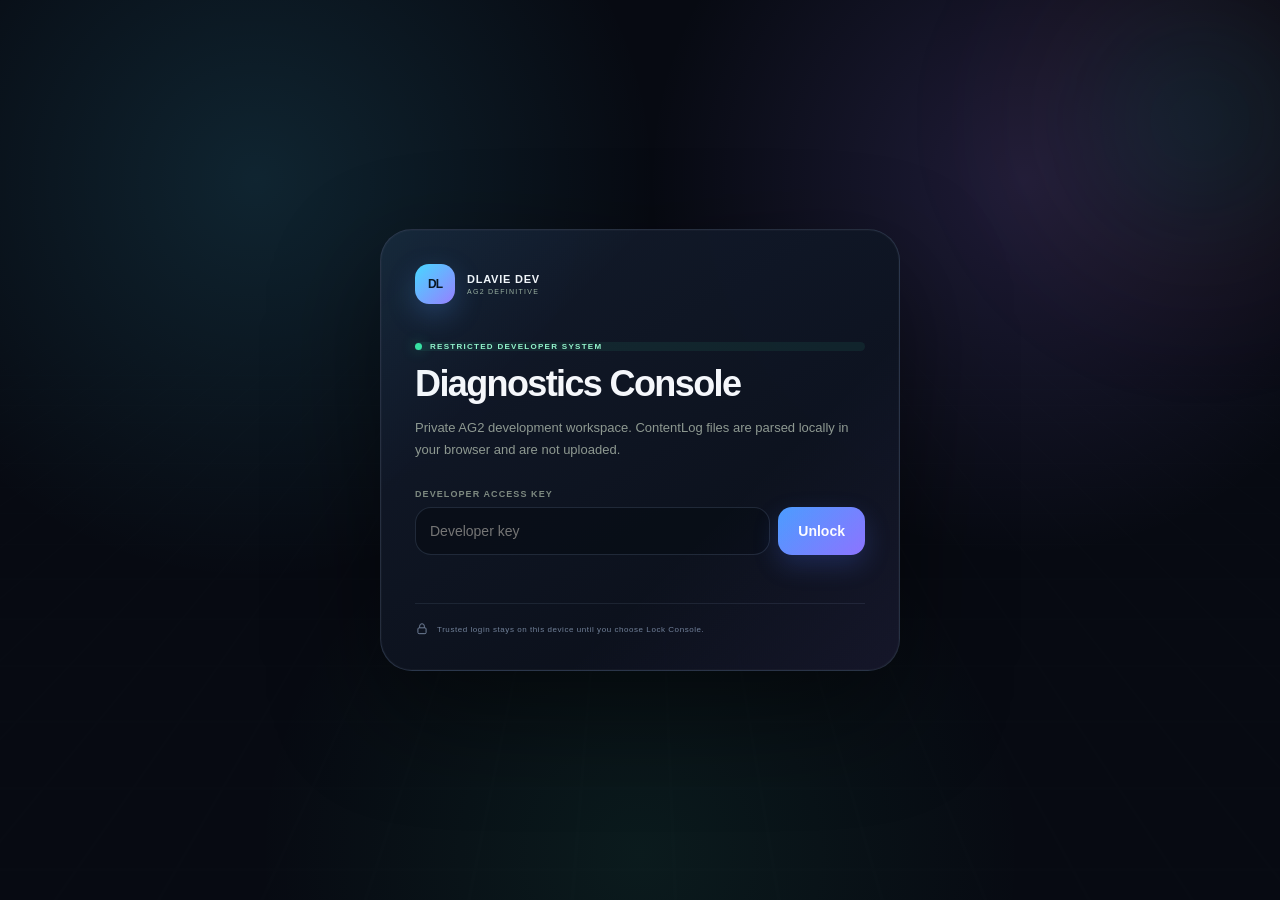
==== commit 3e2e4818: "Apply colorful dark developer console layout and persistent auth" ====
--- a/dev-console/index.html
+++ b/dev-console/index.html
@@ -3,11 +3,12 @@
 <head>
   <meta charset="utf-8">
   <meta name="viewport" content="width=device-width,initial-scale=1,viewport-fit=cover">
-  <meta name="theme-color" content="#070908">
+  <meta name="theme-color" content="#080c16">
   <meta name="robots" content="noindex,nofollow,noarchive,nosnippet,noimageindex">
   <meta name="referrer" content="no-referrer">
   <title>DLAVIE DEV · AG2 Diagnostics</title>
   <link rel="stylesheet" href="console.css?v=2">
+  <link rel="stylesheet" href="theme-colorful.css?v=1">
 </head>
 <body>
   <svg class="svg-defs" width="0" height="0" aria-hidden="true">
@@ -39,12 +40,12 @@
       <form id="accessForm" autocomplete="off">
         <label for="accessKey">Developer access key</label>
         <div class="access-row">
-          <input id="accessKey" type="password" spellcheck="false" autocomplete="off" placeholder="AG2-••••••••••••••••">
+          <input id="accessKey" type="password" spellcheck="false" autocomplete="off" placeholder="Developer key">
           <button type="submit">Unlock</button>
         </div>
         <div class="access-error" id="accessError" aria-live="polite"></div>
       </form>
-      <div class="access-foot"><svg><use href="#ic-lock"/></svg> Session-only authorization · no credential is stored permanently</div>
+      <div class="access-foot"><svg><use href="#ic-lock"/></svg> Trusted login stays on this device until you choose Lock Console.</div>
     </div>
   </div>
 
@@ -56,14 +57,18 @@
         <button class="side-close" id="sideClose" aria-label="Close menu"><svg><use href="#ic-x"/></svg></button>
       </div>
       <nav class="side-nav" aria-label="Console navigation">
+        <div class="nav-section-label">Overview</div>
         <button class="nav-item active" data-view="overview"><svg><use href="#ic-grid"/></svg><span>Dashboard</span></button>
+        <div class="nav-section-label">Diagnostics</div>
         <button class="nav-item" data-view="console"><svg><use href="#ic-terminal"/></svg><span>Live Console</span><b id="navErrorCount">0</b></button>
         <button class="nav-item" data-view="crash"><svg><use href="#ic-crash"/></svg><span>Crash Analyzer</span></button>
+        <button class="nav-item" data-view="inspector"><svg><use href="#ic-search"/></svg><span>Error Inspector</span></button>
+        <div class="nav-section-label">Runtime</div>
         <button class="nav-item" data-view="performance"><svg><use href="#ic-pulse"/></svg><span>Performance</span></button>
         <button class="nav-item" data-view="weapon"><svg><use href="#ic-gun"/></svg><span>Weapon Debug</span></button>
-        <button class="nav-item" data-view="inspector"><svg><use href="#ic-search"/></svg><span>Error Inspector</span></button>
+        <div class="nav-section-label">Analysis</div>
+        <button class="nav-item" data-view="upload"><svg><use href="#ic-upload"/></svg><span>ContentLog</span></button>
         <button class="nav-item" data-view="builds"><svg><use href="#ic-compare"/></svg><span>Build Compare</span></button>
-        <button class="nav-item" data-view="upload"><svg><use href="#ic-upload"/></svg><span>ContentLog</span></button>
       </nav>
       <div class="side-spacer"></div>
       <div class="side-info">
@@ -208,6 +213,7 @@
     </main>
   </div>
 
+  <script src="auth-compat.js?v=3"></script>
   <script src="console.js?v=2"></script>
 </body>
 </html>
--- a/dev-console/console.css
+++ b/dev-console/console.css
@@ -1 +1 @@
-:root{--bg:#060708;--panel:#0b0d10;--panel2:#0f1216;--line:#1d232b;--line2:#29313b;--text:#eef0f2;--muted:#7d8793;--red:#d51b27;--red2:#7f0b12;--gold:#c89b4b;--orange:#d77c2f;--blue:#6aa6d9;--green:#49b685;--sidebar:232px}*{box-sizing:border-box}html{background:var(--bg)}body{margin:0;background:radial-gradient(circle at 84% 8%,rgba(126,8,16,.11),transparent 26%),linear-gradient(180deg,#070809,#050607 55%,#060708);color:var(--text);font-family:Inter,-apple-system,BlinkMacSystemFont,"Segoe UI",sans-serif;min-height:100vh}button,input,select,textarea{font:inherit}button{color:inherit}.access-shell{position:fixed;inset:0;z-index:1000;display:grid;place-items:center;padding:24px;background:#050607}.access-shell:before{content:"";position:absolute;inset:0;background-image:linear-gradient(rgba(255,255,255,.025) 1px,transparent 1px),linear-gradient(90deg,rgba(255,255,255,.025) 1px,transparent 1px);background-size:64px 64px;mask-image:radial-gradient(circle at center,#000,transparent 70%);opacity:.45}.access-card{position:relative;width:min(520px,100%);padding:38px;border:1px solid var(--line2);background:rgba(9,11,13,.96);box-shadow:0 30px 90px rgba(0,0,0,.55);overflow:hidden}.access-card:after{content:"";position:absolute;right:-90px;top:-90px;width:220px;height:220px;border-radius:50%;background:radial-gradient(circle,rgba(213,27,39,.16),transparent 70%)}.access-mark{width:46px;height:46px;display:grid;place-items:center;border:1px solid #512027;color:#fff;font-weight:900;letter-spacing:-.08em;background:linear-gradient(145deg,#16191d,#090a0c);margin-bottom:34px}.eyebrow{font-size:9px;font-weight:800;letter-spacing:.23em;color:#7d8793;margin:0 0 12px}.eyebrow.red{color:var(--red)}.access-card h1{font-size:30px;letter-spacing:-.04em;margin:0 0 12px}.access-copy{color:#9098a2;font-size:13px;line-height:1.7;margin:0 0 28px}.access-card label{display:block;font-size:9px;letter-spacing:.15em;color:#78818c;text-transform:uppercase;margin-bottom:9px}.access-row{display:flex;gap:8px}.access-row input{flex:1;min-width:0;height:48px;padding:0 14px;border:1px solid var(--line2);background:#07090b;color:#fff;outline:none}.access-row input:focus{border-color:#694149;box-shadow:0 0 0 3px rgba(213,27,39,.06)}.access-row button,.primary{border:1px solid #e02a34;background:linear-gradient(180deg,#cf1b26,#98101a);font-size:10px;font-weight:850;letter-spacing:.12em;padding:0 18px;cursor:pointer}.access-error{height:17px;color:#e46169;font-size:11px;margin:9px 0 0}.privacy-note{display:flex;align-items:center;gap:9px;margin-top:25px;padding-top:18px;border-top:1px solid #191e24;font-size:8px;letter-spacing:.13em;color:#6f7984}.privacy-note span,.runtime-state i,.secure-state i{width:7px;height:7px;border-radius:50%;background:var(--green);box-shadow:0 0 10px rgba(73,182,133,.45)}.app-shell{min-height:100vh}.sidebar{position:fixed;left:0;top:0;bottom:0;width:var(--sidebar);z-index:50;display:flex;flex-direction:column;border-right:1px solid var(--line);background:rgba(7,8,10,.97)}.brand-block{height:80px;display:flex;align-items:center;gap:12px;padding:0 22px;border-bottom:1px solid var(--line)}.brand-symbol{width:33px;height:33px;display:grid;place-items:center;background:#11151a;border:1px solid #2a313a;color:#eaecef;font-weight:900}.brand-block strong{display:block;font-size:11px;letter-spacing:.08em}.brand-block small{display:block;margin-top:4px;font-size:7px;color:var(--gold);letter-spacing:.19em}.side-nav{padding:18px 10px;display:flex;flex-direction:column;gap:4px}.nav-item{display:flex;align-items:center;gap:12px;width:100%;height:44px;padding:0 12px;border:1px solid transparent;background:transparent;color:#7d8792;text-align:left;font-size:10px;font-weight:700;letter-spacing:.045em;cursor:pointer}.nav-item span{font-size:7px;color:#505963;letter-spacing:.12em}.nav-item:hover{background:#0c0f12;color:#cbd0d5}.nav-item.active{background:linear-gradient(90deg,rgba(213,27,39,.14),transparent);border-left-color:var(--red);color:#fff}.nav-item.active span{color:#d25b64}.sidebar-foot{margin-top:auto;padding:17px;border-top:1px solid var(--line)}.secure-state{display:flex;align-items:center;gap:10px;margin-bottom:14px}.secure-state strong{display:block;font-size:8px;letter-spacing:.12em}.secure-state small{display:block;color:#67717c;font-size:8px;margin-top:3px}.logout-btn{width:100%;height:36px;background:transparent;border:1px solid var(--line2);font-size:8px;letter-spacing:.12em;color:#7f8994;cursor:pointer}.workspace{margin-left:var(--sidebar);min-height:100vh}.topbar{height:80px;position:sticky;top:0;z-index:40;display:flex;align-items:center;gap:22px;padding:0 30px;border-bottom:1px solid var(--line);background:rgba(6,7,8,.9);backdrop-filter:blur(14px)}.mobile-menu{display:none}.top-title{display:flex;align-items:center;gap:12px}.top-title>span{font:700 8px ui-monospace,SFMono-Regular,Menlo,monospace;color:#606975}.top-title strong{display:block;font-size:11px;letter-spacing:.11em}.top-title small{display:block;margin-top:4px;color:#626b75;font-size:7px;letter-spacing:.14em}.build-chip{margin-left:auto;display:flex;align-items:center;gap:8px;padding:7px 10px;border:1px solid var(--line);background:#090b0e}.build-chip span{font-size:7px;color:#66717b;letter-spacing:.14em}.build-chip b{font-size:8px;letter-spacing:.08em;color:#d3d7db}.runtime-state{display:flex;align-items:center;gap:8px;color:#79838d;font-size:8px;letter-spacing:.12em}.view{display:none;padding:34px 30px 52px;max-width:1500px;margin:0 auto}.view.active{display:block;animation:viewIn .28s ease}@keyframes viewIn{from{opacity:0;transform:translateY(6px)}}.hero-grid{display:grid;grid-template-columns:minmax(0,1.05fr) minmax(300px,.95fr);gap:24px;border-bottom:1px solid var(--line);padding:34px 0 48px}.hero-copy{max-width:680px}.hero-copy h2,.section-head h2{margin:0;color:#f4f5f6;text-transform:uppercase;letter-spacing:-.045em;line-height:.96}.hero-copy h2{font-size:clamp(42px,5vw,74px);max-width:720px}.hero-copy>p:not(.eyebrow){max-width:620px;color:#8c959f;line-height:1.75;font-size:13px}.hero-actions,.head-actions{display:flex;gap:9px;margin-top:24px}.primary,.ghost{min-height:42px;padding:0 16px;border-radius:0;text-transform:uppercase;cursor:pointer;font-size:9px;font-weight:850;letter-spacing:.1em}.ghost{border:1px solid var(--line2);background:#0a0c0f;color:#b2b9c0}.small{min-height:36px}.system-radar{position:relative;min-height:310px;overflow:hidden;background:radial-gradient(circle at center,rgba(213,27,39,.08),transparent 50%)}.system-radar:before,.system-radar:after{content:"";position:absolute;left:50%;top:0;bottom:0;width:1px;background:linear-gradient(transparent,#232a32,transparent)}.system-radar:after{top:50%;left:0;right:0;width:auto;height:1px}.radar-ring{position:absolute;left:50%;top:50%;border:1px solid #262d36;border-radius:50%;transform:translate(-50%,-50%)}.r1{width:90px;height:90px}.r2{width:170px;height:170px}.r3{width:250px;height:250px}.radar-sweep{position:absolute;left:50%;top:50%;width:126px;height:126px;transform-origin:0 0;background:linear-gradient(15deg,rgba(213,27,39,.16),transparent 48%);animation:sweep 5s linear infinite}.radar-core{position:absolute;left:50%;top:50%;width:8px;height:8px;border-radius:50%;transform:translate(-50%,-50%);background:#e01e2a;box-shadow:0 0 24px #b9101c}.radar-label{position:absolute;font-size:7px;letter-spacing:.15em;color:#68717a}.l1{left:17%;top:20%}.l2{right:10%;top:31%}.l3{left:22%;bottom:18%}.l4{right:18%;bottom:25%}@keyframes sweep{to{transform:rotate(360deg)}}.metric-grid{display:grid;grid-template-columns:repeat(6,1fr);gap:1px;margin:0;background:var(--line);border:1px solid var(--line)}.metric{min-height:128px;padding:18px;background:#090b0e}.metric span{display:block;font-size:7px;letter-spacing:.14em;color:#68727d}.metric strong{display:block;font:700 34px ui-monospace,SFMono-Regular,Menlo,monospace;margin:16px 0 5px}.metric small{font-size:8px;color:#606a74}.metric.critical strong{color:#ff4a55}.metric.error strong{color:#dc5b62}.metric.warning strong{color:#d69a50}.metric.success strong{color:#55bd8c}.two-col{display:grid;grid-template-columns:1fr 1fr;gap:14px;margin-top:14px}.panel{border:1px solid var(--line);background:rgba(9,11,14,.84);min-width:0}.panel-head{min-height:62px;display:flex;align-items:center;gap:15px;padding:13px 16px;border-bottom:1px solid var(--line)}.panel-head>div{min-width:0}.panel-head span{display:block;font-size:7px;letter-spacing:.16em;color:#68737d}.panel-head strong{display:block;margin-top:5px;font-size:11px;letter-spacing:.025em;white-space:nowrap;overflow:hidden;text-overflow:ellipsis}.panel-head>small,.panel-head>b{margin-left:auto;color:#77818b;font-size:8px;letter-spacing:.1em}.panel-head button{margin-left:auto;border:0;background:transparent;color:#818b95;font-size:8px;letter-spacing:.1em;cursor:pointer}.health-list,.fault-list,.process-list,.kv-list,.build-history{padding:8px 16px 14px}.health-row,.fault-row,.process-row,.kv-row,.build-row{display:flex;align-items:center;gap:12px;min-height:42px;border-bottom:1px solid #161b20}.health-row:last-child,.fault-row:last-child,.process-row:last-child,.kv-row:last-child,.build-row:last-child{border-bottom:0}.health-dot{width:6px;height:6px;border-radius:50%;background:#45505b}.health-dot.ok{background:var(--green)}.health-dot.warn{background:var(--orange)}.health-dot.bad{background:var(--red)}.health-row strong,.fault-row strong,.process-row strong{font-size:9px;letter-spacing:.04em}.health-row small,.fault-row small,.process-row small{display:block;color:#69737e;font-size:8px;margin-top:3px}.health-value,.fault-count,.process-count{margin-left:auto;font:700 11px ui-monospace,SFMono-Regular,Menlo,monospace;color:#a7afb7}.fault-row{cursor:pointer}.fault-row:hover{background:#0d1014}.fault-count.bad{color:#df5961}.empty{padding:28px 5px;color:#5f6872;font-size:10px;line-height:1.6}.section-head{display:flex;align-items:flex-end;justify-content:space-between;gap:20px;margin:8px 0 28px}.section-head h2{font-size:clamp(34px,4vw,58px)}.filter-row{display:flex;flex-wrap:wrap;gap:6px;margin-bottom:12px}.filter-chip{height:31px;padding:0 10px;border:1px solid var(--line);background:#090b0e;color:#66717b;font-size:7px;font-weight:750;letter-spacing:.09em;cursor:pointer}.filter-chip.active{border-color:#5e363c;color:#fff;background:rgba(213,27,39,.11)}.console-shell{border:1px solid var(--line);background:#050607;min-height:560px}.console-toolbar{height:48px;display:flex;align-items:center;gap:16px;padding:0 14px;border-bottom:1px solid var(--line);font:700 8px ui-monospace,SFMono-Regular,Menlo,monospace;color:#68727c}.console-toolbar input{margin-left:auto;width:min(380px,56vw);height:30px;padding:0 10px;border:1px solid #1f252c;background:#090b0e;color:#cfd3d7;outline:none;font-size:9px}.console-list{max-height:70vh;overflow:auto;font:500 9px/1.55 ui-monospace,SFMono-Regular,Menlo,monospace}.log-row{display:grid;grid-template-columns:76px 76px 110px minmax(0,1fr) 110px;gap:8px;align-items:start;padding:8px 12px;border-bottom:1px solid #111519;color:#88929c}.log-row:hover{background:#090b0e}.log-time{color:#515b65}.log-level{font-weight:800}.level-CRITICAL,.level-ERROR{color:#e85b64}.level-WARNING{color:#d69b55}.level-INFO{color:#7fa8c8}.level-SCRIPT{color:#9d89c9}.level-ANIMATION{color:#c99c5d}.level-MOLANG{color:#d27885}.level-PARTICLE{color:#69b5af}.log-category{color:#737d87}.log-message{color:#aeb5bc;word-break:break-word}.log-file{color:#5e6872;text-align:right;overflow:hidden;text-overflow:ellipsis}.crash-grid,.weapon-debug-grid{display:grid;grid-template-columns:1.25fr .75fr;gap:14px;margin-bottom:14px}.crash-primary{padding-bottom:16px}.crash-primary>p{padding:4px 16px;color:#9aa2aa;font:500 10px/1.7 ui-monospace,SFMono-Regular,Menlo,monospace}.cause-box{margin:15px 16px 0;padding:14px;border-left:2px solid var(--red);background:#0d0f12}.cause-box span{display:block;color:#69737d;font-size:7px;letter-spacing:.13em}.cause-box strong{display:block;margin-top:8px;color:#dfe2e5;font-size:10px;line-height:1.55}.kv-row{justify-content:space-between}.kv-row span{font-size:8px;color:#65707a;letter-spacing:.06em}.kv-row strong{font:700 9px ui-monospace,SFMono-Regular,Menlo,monospace;color:#b5bcc3;text-align:right}.timeline{padding:7px 14px 15px}.timeline-row{display:grid;grid-template-columns:75px 90px minmax(0,1fr);gap:12px;padding:10px 4px;border-bottom:1px solid #151a1f;font:500 9px/1.5 ui-monospace,SFMono-Regular,Menlo,monospace}.timeline-row time{color:#56616b}.timeline-row b{font-size:8px}.timeline-row p{margin:0;color:#9fa7ae}.perf-metrics{grid-template-columns:repeat(4,1fr);margin-bottom:14px}.bar-chart{padding:20px 16px;min-height:260px;display:flex;align-items:flex-end;gap:7px}.bar-item{flex:1;min-width:8px;max-width:30px;position:relative;background:linear-gradient(180deg,#c91a25,#651019);height:var(--h);min-height:3px}.bar-item:hover:after{content:attr(data-value);position:absolute;left:50%;bottom:calc(100% + 7px);transform:translateX(-50%);padding:4px 6px;background:#11151a;border:1px solid #29313a;font-size:7px;color:#d9dde0}.weapon-visual{min-height:330px;position:relative;overflow:hidden;background:radial-gradient(circle at 50% 45%,rgba(213,27,39,.07),transparent 44%),#080a0c}.weapon-wire{position:absolute;inset:45px 8% 88px}.weapon-wire>div{position:absolute;border:1px solid #3f4953;background:rgba(255,255,255,.01);box-shadow:inset 0 0 20px rgba(255,255,255,.012)}.wire-slide{left:8%;top:20%;width:70%;height:24%;transform:skewX(-3deg)}.wire-frame{left:34%;top:43%;width:38%;height:22%;transform:skewX(-12deg)}.wire-mag{left:48%;top:62%;width:12%;height:34%;transform:rotate(8deg)}.wire-barrel{left:10%;top:26%;width:16%;height:7%}.weapon-id{position:absolute;left:18px;bottom:18px}.weapon-id span{display:block;font-size:7px;letter-spacing:.13em;color:#69737d}.weapon-id strong{display:block;margin-top:6px;font-size:19px;letter-spacing:-.02em}.weapon-id small{display:block;margin-top:4px;color:#707a84;font-size:8px}.section-head select,.inspector-search,.build-inputs input,.build-inputs select{height:38px;border:1px solid var(--line2);background:#090b0e;color:#c6cbd0;padding:0 11px;outline:none;font-size:9px}.inspector-layout{display:grid;grid-template-columns:360px minmax(0,1fr);gap:14px}.category-list{border:1px solid var(--line);background:#080a0c;max-height:73vh;overflow:auto}.category-item{width:100%;display:grid;grid-template-columns:1fr auto;gap:10px;padding:15px;border:0;border-bottom:1px solid #171c21;background:transparent;color:#aeb5bb;text-align:left;cursor:pointer}.category-item:hover,.category-item.active{background:#0d1014}.category-item span{display:block;font-size:9px;font-weight:750}.category-item small{display:block;color:#66717b;font-size:8px;margin-top:5px;white-space:nowrap;overflow:hidden;text-overflow:ellipsis}.category-item b{font:700 13px ui-monospace,SFMono-Regular,Menlo,monospace;color:#d66269}.inspector-detail{min-height:520px}.detail-body{padding:14px}.detail-summary{display:grid;grid-template-columns:repeat(3,1fr);gap:8px;margin-bottom:14px}.detail-summary div{padding:12px;border:1px solid #1d2329;background:#080a0c}.detail-summary span{display:block;font-size:7px;color:#68727c;letter-spacing:.1em}.detail-summary strong{display:block;margin-top:6px;font-size:10px}.fix-card{padding:14px;border-left:2px solid var(--gold);background:#0d0f12;margin-bottom:12px}.fix-card span{font-size:7px;color:#8a7960;letter-spacing:.12em}.fix-card p{margin:8px 0 0;color:#a9b0b6;font-size:10px;line-height:1.6}.source-lines{font:500 9px/1.55 ui-monospace,SFMono-Regular,Menlo,monospace}.source-line{padding:9px 10px;border-bottom:1px solid #151a1f;background:#07090b;color:#9ca4ab;word-break:break-word}.build-inputs{display:flex;gap:10px;margin-bottom:14px}.build-inputs label{display:flex;align-items:center;gap:9px;color:#68727c;font-size:8px;letter-spacing:.09em}.compare-grid{display:grid;grid-template-columns:1fr 70px 1fr;align-items:center;gap:10px}.build-card{padding:20px}.build-card>span{font-size:7px;color:#68727c;letter-spacing:.13em}.build-card>strong{display:block;margin:9px 0 22px;font-size:18px}.build-card>div{display:flex;align-items:end;gap:8px}.build-card b{font:700 38px ui-monospace,SFMono-Regular,Menlo,monospace}.build-card small{color:#67717b;font-size:8px;margin-bottom:7px}.active-build{border-color:#4b2328}.compare-arrow{text-align:center;color:#65707a;font-size:26px}.compare-metrics{grid-template-columns:repeat(3,1fr);margin:14px 0}.build-row strong{font-size:10px}.build-row small{color:#69737d;font-size:8px}.build-row b{margin-left:auto;font:700 11px ui-monospace,SFMono-Regular,Menlo,monospace}.upload-grid{display:grid;grid-template-columns:1fr 1fr;gap:14px}.drop-zone{min-height:390px;display:grid;place-content:center;text-align:center;border:1px dashed #323b45;background:radial-gradient(circle at center,rgba(213,27,39,.055),transparent 40%),#080a0c;cursor:pointer;padding:28px}.drop-zone.drag{border-color:#a32933;background:#0d0c0e}.drop-zone input{display:none}.drop-icon{font-size:38px;color:#d14852;margin-bottom:18px}.drop-zone strong{font-size:13px;letter-spacing:.12em}.drop-zone p{color:#7e8892;font-size:10px}.drop-zone small{color:#59636e;font-size:8px}.paste-panel{padding-bottom:14px}.paste-panel textarea{display:block;width:calc(100% - 28px);height:254px;margin:14px;padding:12px;border:1px solid #1e252c;background:#050607;color:#adb5bc;resize:vertical;outline:none;font:500 9px/1.55 ui-monospace,SFMono-Regular,Menlo,monospace}.paste-panel>.primary{margin-left:14px}.parse-status{margin-top:14px;padding-bottom:14px}.progress-track{height:2px;margin:15px 16px 11px;background:#171c22;overflow:hidden}.progress-track i{display:block;height:100%;width:100%;transform:scaleX(0);transform-origin:left;background:linear-gradient(90deg,#8b0c14,#da1d29,#c79a4b);transition:transform .25s}.parse-meta{display:flex;gap:24px;padding:0 16px;color:#64707b;font-size:8px;letter-spacing:.07em}::-webkit-scrollbar{width:7px;height:7px}::-webkit-scrollbar-thumb{background:#242b33}::-webkit-scrollbar-track{background:#090b0d}@media(max-width:1100px){.metric-grid{grid-template-columns:repeat(3,1fr)}.hero-grid{grid-template-columns:1fr}.system-radar{min-height:240px}.inspector-layout{grid-template-columns:300px minmax(0,1fr)}}@media(max-width:820px){:root{--sidebar:0px}.sidebar{width:min(280px,86vw);transform:translateX(-102%);transition:transform .24s ease;box-shadow:30px 0 80px rgba(0,0,0,.55)}.sidebar.open{transform:translateX(0)}.workspace{margin-left:0}.mobile-menu{display:grid;place-items:center;width:38px;height:38px;border:1px solid var(--line2);background:#0a0c0e;color:#d8dcdf}.topbar{height:70px;padding:0 15px;gap:12px}.runtime-state{display:none}.build-chip{margin-left:auto}.view{padding:26px 16px 45px}.hero-grid{padding-top:18px}.hero-copy h2{font-size:44px}.metric-grid{grid-template-columns:repeat(2,1fr)}.two-col,.crash-grid,.weapon-debug-grid,.upload-grid{grid-template-columns:1fr}.inspector-layout{grid-template-columns:1fr}.category-list{max-height:310px}.compare-grid{grid-template-columns:1fr}.compare-arrow{transform:rotate(90deg)}.log-row{grid-template-columns:58px 64px 88px minmax(0,1fr)}.log-file{display:none}.section-head{align-items:flex-start;flex-direction:column}.section-head select,.inspector-search{width:100%}.build-inputs{flex-direction:column}.build-inputs label{justify-content:space-between}.build-inputs input,.build-inputs select{flex:1}.parse-meta{flex-direction:column;gap:6px}.system-radar{display:none}}@media(max-width:520px){.access-card{padding:28px 20px}.access-row{flex-direction:column}.access-row button{height:46px}.top-title small{display:none}.build-chip span{display:none}.hero-copy h2{font-size:39px}.hero-copy>p:not(.eyebrow){font-size:12px}.metric{min-height:110px;padding:15px}.metric strong{font-size:29px}.two-col{gap:10px}.log-row{grid-template-columns:48px 62px minmax(0,1fr);gap:6px;font-size:8px}.log-category{display:none}.console-shell{min-height:480px}.timeline-row{grid-template-columns:62px 72px minmax(0,1fr);gap:7px}.detail-summary{grid-template-columns:1fr}.perf-metrics{grid-template-columns:repeat(2,1fr)}.compare-metrics{grid-template-columns:1fr 1fr}.compare-metrics .metric:last-child{grid-column:1/-1}.filter-row{overflow-x:auto;flex-wrap:nowrap;padding-bottom:4px}.filter-chip{flex:0 0 auto}}
+:root{--bg:#080a09;--bg2:#0b0e0c;--panel:#0e1210;--panel2:#111613;--panel3:#151a17;--line:#202821;--line2:#2c372e;--text:#f1f4f1;--muted:#8b958d;--muted2:#667068;--red:#e34b55;--red2:#8f222a;--coral:#df716d;--gold:#d1a55d;--green:#29c995;--green2:#138a68;--cyan:#5db6ab;--blue:#709bcf;--violet:#9681ce;--sidebar:242px;--radius:12px;--shadow:0 16px 50px rgba(0,0,0,.2)}*{box-sizing:border-box}html{background:var(--bg);color-scheme:dark}body{margin:0;min-height:100vh;background:radial-gradient(circle at 82% -10%,rgba(40,197,144,.06),transparent 28%),radial-gradient(circle at 0 25%,rgba(212,52,63,.045),transparent 26%),var(--bg);color:var(--text);font-family:Inter,-apple-system,BlinkMacSystemFont,"Segoe UI",sans-serif;font-size:14px}button,input,select,textarea{font:inherit;color:inherit}button{cursor:pointer}.svg-defs{position:absolute;pointer-events:none}.access-shell{position:fixed;inset:0;z-index:1000;display:grid;place-items:center;padding:24px;background:#070908;overflow:hidden}.access-grid{position:absolute;inset:-20%;background-image:linear-gradient(rgba(64,202,153,.025) 1px,transparent 1px),linear-gradient(90deg,rgba(64,202,153,.025) 1px,transparent 1px);background-size:54px 54px;transform:perspective(800px) rotateX(64deg) translateY(18%);mask-image:linear-gradient(180deg,transparent,#000 28%,#000 74%,transparent);opacity:.7}.access-shell:after{content:"";position:absolute;width:520px;height:520px;border-radius:50%;background:radial-gradient(circle,rgba(32,198,143,.09),rgba(202,47,58,.035) 45%,transparent 70%);filter:blur(40px);right:-180px;top:-140px}.access-card{position:relative;z-index:2;width:min(520px,100%);padding:34px;border:1px solid var(--line2);border-radius:16px;background:linear-gradient(180deg,rgba(17,22,19,.98),rgba(10,13,11,.98));box-shadow:0 35px 100px rgba(0,0,0,.55)}.access-brand,.brand-block{display:flex;align-items:center;gap:12px}.access-brand>span,.brand-symbol{display:grid;place-items:center;width:40px;height:40px;border-radius:10px;background:linear-gradient(145deg,#183429,#101713);border:1px solid #315c48;color:#dff8ee;font-size:12px;font-weight:900;letter-spacing:-.08em}.access-brand strong,.brand-block strong{display:block;font-size:11px;letter-spacing:.07em}.access-brand small,.brand-block small{display:block;margin-top:3px;color:#9baf9f;font-size:7px;letter-spacing:.18em}.access-status{display:flex;align-items:center;gap:8px;margin:38px 0 12px;font-size:8px;font-weight:800;letter-spacing:.16em;color:#758179}.access-status i,.runtime-state i,.side-info i{width:7px;height:7px;border-radius:50%;background:var(--green);box-shadow:0 0 14px rgba(41,201,149,.45)}.access-card h1{margin:0 0 12px;font-size:36px;letter-spacing:-.045em}.access-card>p{margin:0 0 28px;color:#8e9991;font-size:13px;line-height:1.7}.access-card label{display:block;margin-bottom:8px;color:#7d8980;font-size:9px;font-weight:750;letter-spacing:.12em;text-transform:uppercase}.access-row{display:flex;gap:8px}.access-row input{flex:1;min-width:0;height:48px;padding:0 14px;border:1px solid var(--line2);border-radius:9px;background:#090c0a;outline:none}.access-row input:focus{border-color:#3c6d56;box-shadow:0 0 0 3px rgba(41,201,149,.08)}.access-row button,.primary{border:1px solid #2aa87d;background:linear-gradient(180deg,#20b786,#148a68);color:#f4fffb;font-weight:800}.access-row button{height:48px;padding:0 20px;border-radius:9px}.access-error{min-height:18px;margin-top:8px;color:#ef6a72;font-size:11px}.access-foot{display:flex;align-items:center;gap:8px;margin-top:22px;padding-top:18px;border-top:1px solid var(--line);color:#67736b;font-size:8px;letter-spacing:.07em}.access-foot svg{width:14px;height:14px;fill:none;stroke:currentColor;stroke-width:1.7}.app-shell{min-height:100vh}.sidebar{position:fixed;inset:0 auto 0 0;z-index:70;width:var(--sidebar);display:flex;flex-direction:column;background:linear-gradient(180deg,#0e1210,#0a0d0b);border-right:1px solid var(--line);box-shadow:12px 0 40px rgba(0,0,0,.08)}.brand-block{height:76px;padding:0 18px;border-bottom:1px solid var(--line)}.brand-symbol{width:36px;height:36px}.side-close{display:none;margin-left:auto;width:34px;height:34px;border:1px solid var(--line);border-radius:8px;background:transparent}.side-close svg,.mobile-menu svg,.nav-item svg,.logout-btn svg,.top-search svg,.top-upload svg,.ghost svg,.primary svg,.panel-head button svg,.drop-icon svg{width:16px;height:16px;fill:none;stroke:currentColor;stroke-width:1.8;stroke-linecap:round;stroke-linejoin:round}.side-nav{display:flex;flex-direction:column;gap:4px;padding:18px 10px}.nav-item{position:relative;display:flex;align-items:center;gap:12px;width:100%;height:44px;padding:0 12px;border:1px solid transparent;border-radius:9px;background:transparent;color:#879189;text-align:left}.nav-item svg{width:17px;height:17px}.nav-item span{font-size:10px;font-weight:650}.nav-item b{margin-left:auto;min-width:20px;padding:2px 6px;border-radius:9px;background:#1c2420;color:#78847b;text-align:center;font-size:8px}.nav-item:hover{background:#131814;color:#dce3de}.nav-item.active{border-color:#244537;background:linear-gradient(90deg,rgba(35,195,141,.15),rgba(35,195,141,.035));color:#e9fff6}.nav-item.active:before{content:"";position:absolute;left:-10px;top:10px;bottom:10px;width:2px;border-radius:3px;background:var(--green)}.nav-item.active b{background:#173d30;color:#7ee5bd}.side-spacer{flex:1}.side-info{margin:0 10px 12px;padding:14px;border:1px solid var(--line);border-radius:10px;background:#0d120f}.side-info>span{display:block;color:#657168;font-size:7px;letter-spacing:.12em}.side-info strong{display:flex;align-items:center;gap:8px;margin-top:9px;font-size:9px}.side-info small{display:block;margin:5px 0 0 15px;color:#667168;font-size:8px}.logout-btn{display:flex;align-items:center;justify-content:center;gap:8px;height:38px;margin:0 10px 14px;border:1px solid var(--line);border-radius:9px;background:#0d110f;color:#7c887f;font-size:9px}.sidebar-scrim{display:none}.workspace{margin-left:var(--sidebar);min-height:100vh}.topbar{position:sticky;top:0;z-index:50;height:76px;display:flex;align-items:center;gap:18px;padding:0 24px;border-bottom:1px solid rgba(32,40,33,.9);background:rgba(8,10,9,.88);backdrop-filter:blur(18px)}.mobile-menu{display:none}.top-search{display:flex;align-items:center;gap:10px;width:min(460px,42vw);height:42px;padding:0 12px;border:1px solid var(--line);border-radius:10px;background:#0d110f}.top-search svg{color:#637068}.top-search input{flex:1;min-width:0;border:0;background:transparent;outline:none;color:#dfe5e0;font-size:11px}.top-search input::placeholder{color:#5d6961}.top-search kbd{padding:3px 6px;border:1px solid #29332c;border-bottom-color:#1d241f;border-radius:5px;background:#121713;color:#5f6d64;font:600 8px ui-monospace,SFMono-Regular,Menlo,monospace}.top-actions{margin-left:auto;display:flex;align-items:center;gap:10px}.build-chip{display:flex;align-items:center;gap:8px;height:38px;padding:0 11px;border:1px solid var(--line);border-radius:9px;background:#0d110f}.build-chip span{font-size:7px;color:#5f6c64;letter-spacing:.12em}.build-chip b{font:700 9px ui-monospace,SFMono-Regular,Menlo,monospace}.top-upload{display:flex;align-items:center;gap:8px;height:38px;padding:0 12px;border:1px solid #22523f;border-radius:9px;background:#102219;color:#9ee4c8;font-size:9px;font-weight:750}.runtime-state{display:flex;align-items:center;gap:7px;padding-left:4px;color:#698076;font-size:8px;font-weight:750;letter-spacing:.1em}.view{display:none;width:min(1540px,100%);margin:0 auto;padding:30px 26px 56px}.view.active{display:block;animation:viewIn .22s ease}@keyframes viewIn{from{opacity:0;transform:translateY(4px)}}.page-head{display:flex;align-items:flex-end;justify-content:space-between;gap:24px;margin:4px 0 24px}.page-head>div:first-child{max-width:780px}.page-head.compact{margin-bottom:24px}.eyebrow{margin:0 0 8px;color:#58c9a0;font-size:8px;font-weight:800;letter-spacing:.18em}.page-head h1{margin:0;font-size:clamp(30px,3.2vw,46px);letter-spacing:-.045em;line-height:1}.subhead{margin:10px 0 0;color:#7e8981;font-size:12px;line-height:1.6}.head-actions{display:flex;align-items:center;gap:8px;flex-wrap:wrap}.primary,.ghost{display:inline-flex;align-items:center;justify-content:center;gap:8px;min-height:40px;padding:0 14px;border-radius:9px;font-size:9px;font-weight:800;letter-spacing:.055em}.primary svg,.ghost svg{width:14px;height:14px}.ghost{border:1px solid var(--line2);background:#0d110f;color:#a5afa7}.summary-grid{display:grid;grid-template-columns:repeat(6,minmax(0,1fr));gap:10px;margin-bottom:12px}.summary-card{position:relative;min-width:0;min-height:132px;padding:16px;border:1px solid var(--line);border-radius:var(--radius);background:linear-gradient(180deg,#111612,#0d110f);overflow:hidden}.summary-card:after{content:"";position:absolute;inset:auto 0 0;height:2px;background:linear-gradient(90deg,transparent,#344138,transparent);opacity:.65}.summary-card.tone-red:after{background:linear-gradient(90deg,transparent,var(--red),transparent)}.summary-card.tone-coral:after{background:linear-gradient(90deg,transparent,var(--coral),transparent)}.summary-card.tone-gold:after{background:linear-gradient(90deg,transparent,var(--gold),transparent)}.summary-card.tone-green:after{background:linear-gradient(90deg,transparent,var(--green),transparent)}.summary-top{display:flex;align-items:center;justify-content:space-between}.summary-top span,.summary-card>span{color:#7c887f;font-size:8px;font-weight:700;letter-spacing:.08em;text-transform:uppercase}.status-dot{width:6px;height:6px;border-radius:50%;background:#4b574f}.tone-red .status-dot{background:var(--red)}.tone-coral .status-dot{background:var(--coral)}.tone-gold .status-dot{background:var(--gold)}.tone-green .status-dot{background:var(--green)}.summary-card>strong{display:block;margin:15px 0 4px;font:720 30px ui-monospace,SFMono-Regular,Menlo,monospace;letter-spacing:-.04em}.tone-red>strong{color:#f06a72}.tone-coral>strong{color:#e58480}.tone-gold>strong{color:#deb870}.tone-green>strong{color:#67d8b0}.summary-card small{display:block;color:#5f6a62;font-size:8px;white-space:nowrap;overflow:hidden;text-overflow:ellipsis}.mini-trend{position:absolute;right:12px;bottom:12px;left:12px;height:22px;opacity:.75}.mini-trend svg{width:100%;height:100%;overflow:visible}.dashboard-grid{display:grid;grid-template-columns:repeat(3,minmax(0,1fr));gap:12px;margin-top:12px}.span-2{grid-column:span 2}.panel{min-width:0;border:1px solid var(--line);border-radius:var(--radius);background:linear-gradient(180deg,rgba(17,22,18,.96),rgba(12,16,13,.97));box-shadow:0 8px 32px rgba(0,0,0,.07);overflow:hidden}.panel-head{min-height:58px;display:flex;align-items:center;gap:14px;padding:12px 15px;border-bottom:1px solid var(--line)}.panel-head>div{min-width:0}.panel-head span{display:block;color:#5f6c63;font-size:7px;font-weight:750;letter-spacing:.13em}.panel-head strong{display:block;margin-top:4px;font-size:11px;white-space:nowrap;overflow:hidden;text-overflow:ellipsis}.panel-head>small{margin-left:auto;color:#66736a;font-size:8px}.panel-head button{display:flex;align-items:center;gap:5px;margin-left:auto;border:0;background:transparent;color:#718078;font-size:8px}.panel-head button svg{width:12px;height:12px}.legend{margin-left:auto;display:flex;align-items:center;gap:7px;color:#5e6b63;font-size:7px}.legend i{width:7px;height:7px;border-radius:50%;margin-left:5px}.lg-error{background:var(--red)}.lg-warning{background:var(--gold)}.lg-info{background:var(--cyan)}.chart-wrap{position:relative;height:220px;padding:14px}.chart-wrap.tall{height:264px}.chart-wrap canvas{display:block;width:100%;height:100%}.chart-empty{position:absolute;inset:0;display:grid;place-items:center;padding:24px;color:#56625a;font-size:9px;text-align:center;pointer-events:none}.donut-layout{display:grid;grid-template-columns:148px minmax(0,1fr);align-items:center;gap:16px;padding:24px 18px}.donut{position:relative;width:132px;height:132px;margin:auto;border-radius:50%;background:conic-gradient(#28322b 0 100%)}.donut:after{content:"";position:absolute;inset:17px;border-radius:50%;background:#0e1310;border:1px solid #202a23}.donut>div{position:absolute;z-index:2;inset:0;display:grid;place-content:center;text-align:center}.donut strong{font:730 24px ui-monospace,SFMono-Regular,Menlo,monospace}.donut span{margin-top:2px;color:#67736b;font-size:7px;letter-spacing:.08em}.donut-legend{display:flex;flex-direction:column;gap:10px}.donut-row{display:grid;grid-template-columns:9px 1fr auto;align-items:center;gap:8px}.donut-row i{width:7px;height:7px;border-radius:50%}.donut-row span{font-size:8px;color:#7d8981}.donut-row b{font:700 9px ui-monospace,SFMono-Regular,Menlo,monospace}.bar-chart{padding:18px 16px 20px;display:flex;flex-direction:column;gap:12px;min-height:220px}.bar-row{display:grid;grid-template-columns:120px minmax(0,1fr) 42px;align-items:center;gap:10px}.bar-row label{white-space:nowrap;overflow:hidden;text-overflow:ellipsis;color:#89958c;font-size:8px}.bar-track{height:8px;border-radius:5px;background:#172019;overflow:hidden}.bar-track i{display:block;height:100%;border-radius:inherit;background:linear-gradient(90deg,#1b8f69,#31d39c);transform-origin:left}.bar-row b{font:700 9px ui-monospace,SFMono-Regular,Menlo,monospace;text-align:right;color:#a8b3ab}.score-layout{display:flex;align-items:center;gap:18px;padding:22px}.score-ring{position:relative;flex:0 0 132px;width:132px;height:132px;border-radius:50%;background:conic-gradient(var(--green) 0deg,#202922 0deg)}.score-ring:after{content:"";position:absolute;inset:13px;border-radius:50%;background:#0e1310;border:1px solid #202a23}.score-ring>div{position:absolute;z-index:2;inset:0;display:grid;place-content:center;text-align:center}.score-ring strong{font:730 29px ui-monospace,SFMono-Regular,Menlo,monospace}.score-ring span{color:#627068;font-size:8px}.score-copy strong{display:block;font-size:12px}.score-copy p{margin:8px 0 0;color:#68756c;font-size:9px;line-height:1.55}.health-list,.process-list,.kv-list,.build-history{padding:6px 14px 12px}.health-row,.process-row,.kv-row,.build-row{display:flex;align-items:center;gap:10px;min-height:43px;border-bottom:1px solid #1a221c}.health-row:last-child,.process-row:last-child,.kv-row:last-child,.build-row:last-child{border-bottom:0}.health-dot{width:7px;height:7px;border-radius:50%;background:#47544b}.health-dot.ok{background:var(--green)}.health-dot.warn{background:var(--gold)}.health-dot.bad{background:var(--red)}.health-row>div,.process-row>div{min-width:0}.health-row strong,.process-row strong{display:block;font-size:9px}.health-row small,.process-row small{display:block;margin-top:3px;color:#5f6b63;font-size:8px}.health-value,.process-count{margin-left:auto;font:700 10px ui-monospace,SFMono-Regular,Menlo,monospace;color:#a4afa7}.fault-table{overflow:auto}.fault-head,.fault-row{display:grid;grid-template-columns:100px minmax(200px,1fr) 80px 60px;gap:10px;align-items:center;padding:0 15px}.fault-head{height:34px;color:#59655d;font-size:7px;text-transform:uppercase;letter-spacing:.07em;border-bottom:1px solid #1b231d}.fault-row{min-height:47px;border-bottom:1px solid #19211b;cursor:pointer}.fault-row:last-child{border-bottom:0}.fault-row:hover{background:#111713}.fault-row .fault-category{font-size:8px;font-weight:800}.fault-source{min-width:0}.fault-source strong{display:block;white-space:nowrap;overflow:hidden;text-overflow:ellipsis;font-size:9px}.fault-source small{display:block;margin-top:3px;white-space:nowrap;overflow:hidden;text-overflow:ellipsis;color:#5c6960;font-size:7px}.severity-pill{width:max-content;padding:4px 7px;border-radius:10px;background:#18201a;color:#7d8a81;font-size:7px;font-weight:800}.severity-pill.CRITICAL,.severity-pill.ERROR{background:#31171a;color:#f07a81}.severity-pill.WARNING{background:#2c2515;color:#dcb56a}.fault-count{font:700 10px ui-monospace,SFMono-Regular,Menlo,monospace;text-align:right}.heatmap{display:grid;grid-template-columns:repeat(16,1fr);gap:5px;padding:20px 16px 10px}.heat-cell{aspect-ratio:1;border-radius:3px;background:#162019;transition:transform .15s}.heat-cell:hover{transform:scale(1.18)}.heat-axis{display:flex;justify-content:space-between;padding:0 16px 18px;color:#566158;font-size:7px}.crash-signal{min-height:190px;padding:18px}.risk-empty{display:grid;min-height:150px;place-items:center;color:#59655d;font-size:9px}.risk-event{display:flex;flex-direction:column;gap:12px}.risk-event .risk-level{width:max-content;padding:5px 8px;border-radius:10px;background:#331619;color:#ee7d84;font-size:7px;font-weight:800}.risk-event strong{font-size:11px;line-height:1.45}.risk-event p{margin:0;color:#7a867e;font:500 8px/1.55 ui-monospace,SFMono-Regular,Menlo,monospace;word-break:break-word}.risk-event small{color:#5c675f;font-size:7px}.filter-row{display:flex;gap:6px;flex-wrap:wrap;margin-bottom:10px}.filter-chip{height:31px;padding:0 10px;border:1px solid var(--line);border-radius:8px;background:#0d110f;color:#66736a;font-size:7px;font-weight:750}.filter-chip.active{border-color:#2e644e;background:#10251b;color:#a5e8ce}.console-shell{border:1px solid var(--line);border-radius:var(--radius);background:#090c0a;overflow:hidden}.console-toolbar{height:50px;display:flex;align-items:center;gap:14px;padding:0 13px;border-bottom:1px solid var(--line);color:#68756c;font:700 8px ui-monospace,SFMono-Regular,Menlo,monospace}.console-search{margin-left:auto;display:flex;align-items:center;gap:8px;width:min(390px,55vw);height:32px;padding:0 9px;border:1px solid var(--line);border-radius:7px;background:#0d120f}.console-search svg{width:13px;height:13px;fill:none;stroke:#647068;stroke-width:1.8}.console-search input{flex:1;min-width:0;border:0;background:transparent;outline:none;font-size:9px}.console-list{max-height:72vh;overflow:auto;font:500 9px/1.5 ui-monospace,SFMono-Regular,Menlo,monospace}.log-row{display:grid;grid-template-columns:72px 74px 108px minmax(0,1fr) 150px;gap:8px;padding:9px 12px;border-bottom:1px solid #151c17}.log-row:hover{background:#0e1310}.log-time{color:#526057}.log-level{font-weight:800}.level-CRITICAL,.level-ERROR{color:#ee747b}.level-WARNING{color:#d8ad61}.level-INFO{color:#6ba9a2}.level-SCRIPT{color:#9e89d1}.level-ANIMATION{color:#d19d61}.level-MOLANG{color:#db7d8a}.level-PARTICLE{color:#58b7ac}.log-category{color:#6b786f}.log-message{color:#aab4ac;word-break:break-word}.log-file{color:#59665d;text-align:right;white-space:nowrap;overflow:hidden;text-overflow:ellipsis}.crash-grid,.weapon-debug-grid,.compare-grid,.upload-layout{display:grid;grid-template-columns:minmax(0,1.35fr) minmax(300px,.65fr);gap:12px}.crash-primary{padding:12px 15px 18px}.crash-primary>p{margin:0;color:#a4aea6;font:500 9px/1.65 ui-monospace,SFMono-Regular,Menlo,monospace}.cause-box{margin-top:14px;padding:13px;border-left:2px solid var(--red);border-radius:0 8px 8px 0;background:#15110f}.cause-box span{color:#8b726c;font-size:7px;letter-spacing:.1em}.cause-box strong{display:block;margin-top:7px;font-size:9px;line-height:1.55}.kv-row{justify-content:space-between}.kv-row span{color:#657169;font-size:8px}.kv-row strong{max-width:62%;text-align:right;font:700 9px ui-monospace,SFMono-Regular,Menlo,monospace}.timeline{padding:6px 14px 14px}.timeline-row{display:grid;grid-template-columns:70px 84px minmax(0,1fr);gap:10px;padding:10px 2px;border-bottom:1px solid #19211b;font:500 9px/1.5 ui-monospace,SFMono-Regular,Menlo,monospace}.timeline-row time{color:#58645c}.timeline-row p{margin:0;color:#9aa59d}.performance-cards{grid-template-columns:repeat(4,minmax(0,1fr))}.process-row .process-bar{width:72px;height:5px;border-radius:3px;background:#18211b;overflow:hidden}.process-row .process-bar i{display:block;height:100%;background:var(--green)}.select,.build-name{height:39px;padding:0 11px;border:1px solid var(--line2);border-radius:8px;background:#0d110f;outline:none;color:#b7c0b9;font-size:9px}.weapon-card{min-height:400px;padding:22px;background:radial-gradient(circle at 50% 36%,rgba(42,200,147,.08),transparent 35%)}.weapon-schematic{height:220px;position:relative;margin-bottom:20px;border-bottom:1px solid var(--line)}.weapon-schematic:before{content:"";position:absolute;inset:15% 6% 18%;background:linear-gradient(90deg,#26382f,#18221c);clip-path:polygon(2% 32%,67% 32%,78% 43%,74% 52%,55% 52%,52% 88%,38% 88%,42% 52%,1% 52%);opacity:.95;filter:drop-shadow(0 0 18px rgba(42,201,149,.08))}.weapon-schematic:after{content:"";position:absolute;left:7%;right:14%;top:41%;height:1px;background:rgba(80,210,161,.32);box-shadow:0 -14px 0 rgba(80,210,161,.08),0 14px 0 rgba(80,210,161,.08)}.weapon-id span{display:block;color:#5e6b63;font-size:7px;letter-spacing:.11em}.weapon-id strong{display:block;margin-top:5px;font-size:21px}.weapon-id small{display:block;margin-top:3px;color:#68746c;font-size:8px}.weapon-kv{display:grid;grid-template-columns:repeat(2,minmax(0,1fr));gap:8px;margin-top:18px}.weapon-kv div{padding:10px;border:1px solid #1f2821;border-radius:8px;background:#0c100e}.weapon-kv span{display:block;color:#5e6a62;font-size:7px}.weapon-kv strong{display:block;margin-top:5px;font:700 9px ui-monospace,SFMono-Regular,Menlo,monospace}.weapon-events{max-height:480px;overflow:auto;padding:8px 14px}.weapon-event{padding:10px 0;border-bottom:1px solid #1a221c}.weapon-event span{color:#6b776f;font-size:7px}.weapon-event p{margin:5px 0 0;color:#9ca79f;font:500 8px/1.5 ui-monospace,SFMono-Regular,Menlo,monospace}.inspector-layout{display:grid;grid-template-columns:370px minmax(0,1fr);gap:12px}.group-list{max-height:74vh;overflow:auto;border:1px solid var(--line);border-radius:var(--radius);background:#0b0f0c}.group-item{width:100%;display:grid;grid-template-columns:minmax(0,1fr) auto;gap:10px;padding:13px 14px;border:0;border-bottom:1px solid #19211b;background:transparent;text-align:left}.group-item:hover,.group-item.active{background:#111713}.group-item strong{display:block;font-size:9px}.group-item small{display:block;margin-top:4px;color:#606d64;font-size:7px;white-space:nowrap;overflow:hidden;text-overflow:ellipsis}.group-item b{font:700 11px ui-monospace,SFMono-Regular,Menlo,monospace;color:#d86f75}.inspector-detail{min-height:520px}.detail-body{padding:15px}.detail-summary{display:grid;grid-template-columns:repeat(4,minmax(0,1fr));gap:8px;margin-bottom:12px}.detail-summary div{padding:11px;border:1px solid #202921;border-radius:8px;background:#0c100e}.detail-summary span{display:block;color:#637068;font-size:7px}.detail-summary strong{display:block;margin-top:5px;font-size:9px;word-break:break-word}.fix-card{padding:14px;border-left:2px solid var(--gold);border-radius:0 8px 8px 0;background:#16140f}.fix-card span{color:#8c7b5b;font-size:7px}.fix-card p{margin:7px 0 0;color:#a6aea8;font-size:9px;line-height:1.6}.source-line{padding:9px 10px;border-bottom:1px solid #172019;background:#0b0f0c;color:#99a49b;font:500 8px/1.55 ui-monospace,SFMono-Regular,Menlo,monospace;word-break:break-word}.compare-controls{display:flex;align-items:center;gap:8px;padding:16px;flex-wrap:wrap}.compare-controls .select{flex:1;min-width:150px}.compare-controls>span{color:#59665e;font-size:8px}.compare-result{padding:0 16px 16px}.compare-stat-grid{display:grid;grid-template-columns:repeat(4,1fr);gap:8px}.compare-stat{padding:12px;border:1px solid #202921;border-radius:8px;background:#0c100e}.compare-stat span{display:block;color:#637068;font-size:7px}.compare-stat strong{display:block;margin-top:5px;font:700 19px ui-monospace,SFMono-Regular,Menlo,monospace}.compare-stat.good strong{color:#55d3a5}.compare-stat.bad strong{color:#ec727a}.build-row strong{font-size:9px}.build-row small{margin-left:8px;color:#5d6961;font-size:7px}.build-row b{margin-left:auto;font:700 9px ui-monospace,SFMono-Regular,Menlo,monospace}.drop-zone{position:relative;min-height:360px;display:grid;place-content:center;justify-items:center;text-align:center;padding:28px;border:1px dashed #365344;border-radius:var(--radius);background:radial-gradient(circle at 50% 40%,rgba(41,201,149,.07),transparent 36%),#0d110f;cursor:pointer;transition:.2s}.drop-zone:hover,.drop-zone.drag{border-color:#4ea981;background:radial-gradient(circle at 50% 40%,rgba(41,201,149,.12),transparent 40%),#0e1410}.drop-zone input{display:none}.drop-icon{display:grid;place-items:center;width:52px;height:52px;margin-bottom:16px;border:1px solid #315642;border-radius:14px;background:#12231a;color:#67d2aa}.drop-icon svg{width:22px;height:22px}.drop-zone strong{font-size:14px}.drop-zone span{margin-top:5px;color:#7d8a81;font-size:10px}.drop-zone small{margin-top:15px;color:#59665e;font-size:7px;letter-spacing:.1em}.file-meta{padding:8px 14px}.file-meta .kv-row{min-height:40px}.parse-progress{height:4px;margin:14px;border-radius:4px;background:#172019;overflow:hidden}.parse-progress i{display:block;width:100%;height:100%;transform:scaleX(0);transform-origin:left;background:linear-gradient(90deg,#178f69,#31d49c);transition:transform .2s}.parse-status{padding:0 14px 16px;color:#68756c;font-size:9px}.analysis-summary{margin-top:12px}.analysis-summary-grid{display:grid;grid-template-columns:repeat(4,minmax(0,1fr));gap:8px;padding:14px}.analysis-summary-grid div{padding:12px;border:1px solid #1f2821;border-radius:8px;background:#0c100e}.analysis-summary-grid span{display:block;color:#5e6a62;font-size:7px}.analysis-summary-grid strong{display:block;margin-top:6px;font-size:10px}.empty{padding:28px;color:#5f6b63;font-size:9px;line-height:1.6;text-align:center}::-webkit-scrollbar{width:7px;height:7px}::-webkit-scrollbar-thumb{background:#263128;border-radius:4px}::-webkit-scrollbar-track{background:#0a0d0b}@media(max-width:1250px){.summary-grid{grid-template-columns:repeat(3,1fr)}.dashboard-grid{grid-template-columns:repeat(2,minmax(0,1fr))}.dashboard-grid .span-2{grid-column:span 2}.main-analytics>.panel:nth-child(3),.main-analytics>.panel:nth-child(4){grid-column:span 1}.secondary-analytics>.panel:first-child{grid-column:span 2}.inspector-layout{grid-template-columns:320px minmax(0,1fr)}}@media(max-width:940px){:root{--sidebar:0px}.sidebar{width:min(286px,86vw);transform:translateX(-102%);transition:transform .23s ease;box-shadow:24px 0 80px rgba(0,0,0,.45)}.sidebar.open{transform:translateX(0)}.side-close{display:grid;place-items:center}.sidebar-scrim{position:fixed;inset:0;z-index:65;background:rgba(0,0,0,.55);backdrop-filter:blur(2px)}.sidebar-scrim.show{display:block}.workspace{margin-left:0}.mobile-menu{display:grid;place-items:center;flex:0 0 38px;width:38px;height:38px;border:1px solid var(--line);border-radius:9px;background:#0d110f}.topbar{height:68px;padding:0 14px;gap:10px}.top-search{width:min(440px,55vw)}.runtime-state{display:none}.view{padding:24px 16px 48px}.summary-grid{grid-template-columns:repeat(3,1fr)}.page-head{align-items:flex-start}.inspector-layout{grid-template-columns:1fr}.group-list{max-height:320px}.crash-grid,.weapon-debug-grid,.compare-grid,.upload-layout{grid-template-columns:1fr}.performance-cards{grid-template-columns:repeat(2,1fr)}}@media(max-width:680px){.top-search{flex:1;width:auto}.top-search kbd{display:none}.top-upload span,.build-chip span{display:none}.top-upload{width:38px;padding:0;justify-content:center}.build-chip{padding:0 9px}.page-head{flex-direction:column}.page-head h1{font-size:34px}.head-actions{width:100%}.head-actions .primary,.head-actions .ghost{flex:1}.summary-grid{grid-template-columns:repeat(2,minmax(0,1fr));gap:8px}.summary-card{min-height:122px;padding:14px}.summary-card>strong{font-size:27px}.dashboard-grid{grid-template-columns:1fr}.dashboard-grid .span-2,.main-analytics>.panel:nth-child(3),.main-analytics>.panel:nth-child(4),.secondary-analytics>.panel:first-child{grid-column:span 1}.legend{display:none}.donut-layout{grid-template-columns:130px 1fr;padding:18px 12px}.donut{width:116px;height:116px}.score-layout{align-items:flex-start}.score-ring{flex-basis:116px;width:116px;height:116px}.bar-row{grid-template-columns:90px minmax(0,1fr) 35px}.fault-head,.fault-row{grid-template-columns:72px minmax(150px,1fr) 52px}.fault-head span:nth-child(3),.fault-row .severity-pill{display:none}.heatmap{grid-template-columns:repeat(8,1fr)}.performance-cards{grid-template-columns:repeat(2,1fr)}.detail-summary{grid-template-columns:repeat(2,1fr)}.analysis-summary-grid{grid-template-columns:repeat(2,1fr)}.log-row{grid-template-columns:55px 62px 82px minmax(180px,1fr);min-width:640px}.log-file{display:none}.console-list{overflow:auto}.console-search{width:55vw}.weapon-kv{grid-template-columns:1fr}.compare-stat-grid{grid-template-columns:repeat(2,1fr)}}@media(max-width:430px){.view{padding-left:12px;padding-right:12px}.topbar{padding-left:10px;padding-right:10px}.top-search input{font-size:10px}.build-chip{display:none}.summary-card small{font-size:7px}.donut-layout{grid-template-columns:1fr}.donut-legend{display:grid;grid-template-columns:repeat(2,1fr)}.score-layout{flex-direction:column;align-items:center;text-align:center}.bar-row{grid-template-columns:78px minmax(0,1fr) 30px}.page-head .subhead{font-size:11px}.primary,.ghost{font-size:8px}.fault-head,.fault-row{grid-template-columns:64px minmax(140px,1fr) 40px;padding-left:10px;padding-right:10px}.heatmap{gap:4px}.compare-controls{flex-direction:column;align-items:stretch}.compare-controls .select{width:100%}.compare-controls>span{text-align:center}.access-card{padding:26px 20px}.access-row{flex-direction:column}.access-row button{width:100%}}@media(prefers-reduced-motion:reduce){*{animation:none!important;transition:none!important;scroll-behavior:auto!important}}
--- a/dev-console/theme-colorful.css
+++ b/dev-console/theme-colorful.css
@@ -0,0 +1,329 @@
+:root{
+  --bg:#070a12;
+  --bg-2:#0a0f1b;
+  --surface:#0e1422;
+  --surface-2:#121a2a;
+  --surface-3:#182235;
+  --line:rgba(139,160,196,.16);
+  --line-strong:rgba(149,174,219,.28);
+  --text:#f5f7fb;
+  --muted:#8d9ab0;
+  --muted-2:#65738a;
+  --blue:#55a7ff;
+  --cyan:#47d7ff;
+  --green:#37e1a0;
+  --lime:#9be65d;
+  --purple:#9a7cff;
+  --pink:#ff68a7;
+  --orange:#ff9d59;
+  --gold:#f4c65d;
+  --red:#ff596d;
+  --red-2:#b91f3c;
+  --radius-sm:12px;
+  --radius:18px;
+  --radius-lg:24px;
+  --radius-xl:30px;
+  --shadow:0 18px 50px rgba(0,0,0,.30);
+  --shadow-soft:0 10px 30px rgba(0,0,0,.20);
+}
+
+html{background:var(--bg);color-scheme:dark}
+body{
+  background:
+    radial-gradient(circle at 8% -8%,rgba(71,215,255,.12),transparent 28%),
+    radial-gradient(circle at 92% 6%,rgba(154,124,255,.13),transparent 26%),
+    radial-gradient(circle at 68% 92%,rgba(55,225,160,.07),transparent 30%),
+    linear-gradient(180deg,#070a12 0%,#090d17 42%,#070a12 100%);
+  color:var(--text);
+}
+body::before{
+  content:"";position:fixed;inset:0;pointer-events:none;z-index:-1;opacity:.28;
+  background-image:linear-gradient(rgba(255,255,255,.018) 1px,transparent 1px),linear-gradient(90deg,rgba(255,255,255,.018) 1px,transparent 1px);
+  background-size:42px 42px;
+  mask-image:linear-gradient(to bottom,rgba(0,0,0,.8),transparent 80%);
+}
+
+/* ACCESS */
+.access-shell{
+  background:
+    radial-gradient(circle at 20% 20%,rgba(71,215,255,.13),transparent 32%),
+    radial-gradient(circle at 80% 20%,rgba(154,124,255,.16),transparent 30%),
+    radial-gradient(circle at 50% 95%,rgba(55,225,160,.08),transparent 36%),
+    #070a12;
+}
+.access-grid{opacity:.16;background-size:48px 48px}
+.access-card{
+  border:1px solid rgba(145,169,211,.20);
+  border-radius:32px;
+  background:linear-gradient(150deg,rgba(19,28,45,.96),rgba(10,14,24,.96));
+  box-shadow:0 40px 110px rgba(0,0,0,.48),0 0 0 1px rgba(255,255,255,.025) inset;
+  overflow:hidden;
+}
+.access-card::before{
+  content:"";position:absolute;inset:0;pointer-events:none;
+  background:linear-gradient(135deg,rgba(71,215,255,.07),transparent 28%,transparent 65%,rgba(154,124,255,.08));
+}
+.access-brand>span,.brand-symbol{
+  border:0;border-radius:14px;
+  background:linear-gradient(135deg,var(--cyan),var(--purple));
+  color:#07101a;box-shadow:0 10px 28px rgba(83,157,255,.25);
+}
+.access-status{border-radius:999px;background:rgba(55,225,160,.08);border-color:rgba(55,225,160,.18);color:#93f4cb}
+.access-row input,.build-name,.select,.console-search,.top-search{
+  border-radius:16px!important;
+  background:rgba(8,13,23,.78)!important;
+  border:1px solid rgba(141,164,204,.18)!important;
+}
+.access-row button,.primary,.top-upload{
+  border:0!important;border-radius:14px!important;
+  background:linear-gradient(135deg,#4a9dff,#8c73ff)!important;
+  box-shadow:0 10px 26px rgba(75,116,255,.22);
+  color:#fff!important;
+}
+.access-row button:hover,.primary:hover,.top-upload:hover{filter:brightness(1.07);transform:translateY(-1px)}
+.access-foot{border-top-color:rgba(139,160,196,.12);color:#718098}
+
+/* SHELL + SIDEBAR */
+.sidebar{
+  width:250px;
+  margin:14px 0 14px 14px;
+  top:0;bottom:0;height:calc(100vh - 28px);
+  border:1px solid rgba(139,160,196,.14);
+  border-radius:28px;
+  background:linear-gradient(180deg,rgba(15,22,36,.97),rgba(9,13,23,.97));
+  box-shadow:0 24px 70px rgba(0,0,0,.36);
+  overflow:hidden;
+}
+.workspace{margin-left:278px}
+.brand-block{border-bottom:0;height:86px;padding:0 18px}
+.brand-block strong{font-size:12px;letter-spacing:.04em}
+.brand-block small{color:#9da9bb;letter-spacing:.14em}
+.side-nav{padding:5px 12px 16px;gap:5px;overflow:auto}
+.nav-section-label{
+  padding:14px 10px 6px;color:#55647d;font-size:8px;font-weight:800;letter-spacing:.16em;text-transform:uppercase;
+}
+.nav-item{
+  min-height:46px;height:auto;border:0!important;border-radius:14px;padding:0 12px;color:#8d9bb2;
+  transition:background .18s ease,color .18s ease,transform .18s ease;
+}
+.nav-item svg{width:18px;height:18px;stroke-width:1.8}
+.nav-item:hover{background:rgba(255,255,255,.045);color:#eef3fb;transform:translateX(2px)}
+.nav-item.active{
+  color:#fff!important;
+  background:linear-gradient(100deg,rgba(75,166,255,.19),rgba(154,124,255,.12))!important;
+  box-shadow:0 0 0 1px rgba(93,165,255,.16) inset;
+}
+.nav-item.active svg{stroke:#74cfff;filter:drop-shadow(0 0 8px rgba(71,215,255,.25))}
+.nav-item b{border-radius:999px;background:rgba(255,89,109,.14);color:#ff8a98;padding:3px 7px}
+.side-info{margin:0 12px 10px;border-radius:18px;border:1px solid rgba(139,160,196,.12);background:rgba(255,255,255,.025);padding:14px}
+.side-info strong i{background:var(--green);box-shadow:0 0 14px rgba(55,225,160,.5)}
+.logout-btn{margin:0 12px 12px;width:calc(100% - 24px);border-radius:14px;border-color:rgba(255,89,109,.14);background:rgba(255,89,109,.06);color:#d7a2aa}
+.logout-btn:hover{background:rgba(255,89,109,.11);color:#ffd1d7}
+
+/* TOPBAR */
+.topbar{
+  top:14px;margin:14px 18px 0 0;height:66px;padding:0 14px 0 16px;
+  border:1px solid rgba(139,160,196,.14);border-radius:22px;
+  background:rgba(12,18,30,.82);backdrop-filter:blur(18px) saturate(125%);
+  box-shadow:0 14px 40px rgba(0,0,0,.22);
+}
+.top-search{height:40px;max-width:560px;flex:1}
+.top-search:focus-within{border-color:rgba(71,215,255,.38)!important;box-shadow:0 0 0 3px rgba(71,215,255,.05)}
+.top-search kbd{border-radius:8px;background:rgba(255,255,255,.045);border-color:rgba(255,255,255,.07);color:#75839a}
+.build-chip{border:0;border-radius:999px;background:rgba(244,198,93,.08);box-shadow:0 0 0 1px rgba(244,198,93,.14) inset}
+.build-chip span{color:#9a8654}.build-chip b{color:#f4d784}
+.top-upload{height:40px;padding:0 14px}
+.runtime-state{border-radius:999px;background:rgba(55,225,160,.07);padding:9px 11px;color:#82e9c1}
+.runtime-state i{background:var(--green)}
+.mobile-menu,.side-close{border-radius:12px!important}
+
+/* PAGE */
+.view{max-width:1540px;padding:38px 32px 60px}
+.page-head{margin-bottom:24px;gap:22px}
+.page-head h1{font-size:clamp(34px,4.2vw,62px);letter-spacing:-.055em;line-height:.94;background:linear-gradient(100deg,#fff 25%,#b7c9e5 72%,#8f7bff);-webkit-background-clip:text;background-clip:text;color:transparent}
+.page-head.compact h1{font-size:clamp(32px,3.6vw,52px)}
+.eyebrow{display:inline-flex;align-items:center;gap:8px;padding:6px 10px;border-radius:999px;background:rgba(71,215,255,.07);color:#7bdcff!important;letter-spacing:.13em}
+.eyebrow::before{content:"";width:5px;height:5px;border-radius:50%;background:var(--cyan);box-shadow:0 0 10px rgba(71,215,255,.5)}
+.subhead{color:#8997ad;max-width:720px}
+.head-actions{gap:10px;flex-wrap:wrap}
+.primary,.ghost{min-height:42px;border-radius:14px!important;padding:0 15px}
+.ghost{background:rgba(255,255,255,.035)!important;border:1px solid rgba(139,160,196,.15)!important;color:#cbd6e7!important}
+.ghost:hover{background:rgba(255,255,255,.065)!important;border-color:rgba(139,160,196,.28)!important}
+
+/* SUMMARY CARDS */
+.summary-grid{gap:12px;background:transparent!important;border:0!important}
+.summary-card{
+  position:relative;overflow:hidden;min-height:144px;padding:18px 18px 16px;
+  border:1px solid rgba(139,160,196,.13)!important;border-radius:22px!important;
+  background:linear-gradient(145deg,rgba(19,28,45,.92),rgba(10,15,26,.92))!important;
+  box-shadow:var(--shadow-soft);
+  transition:transform .2s ease,border-color .2s ease,box-shadow .2s ease;
+}
+.summary-card::before{content:"";position:absolute;inset:-50% 45% 25% -25%;border-radius:50%;background:radial-gradient(circle,rgba(85,167,255,.10),transparent 70%);pointer-events:none}
+.summary-card:hover{transform:translateY(-3px);border-color:rgba(112,171,255,.28)!important;box-shadow:0 18px 42px rgba(0,0,0,.28)}
+.summary-card strong{font-size:38px;letter-spacing:-.04em}
+.summary-card small{color:#75839a}
+.summary-top span{font-size:10px;color:#a5b3c8;text-transform:none;letter-spacing:.02em}
+.status-dot{width:8px;height:8px;border-radius:50%;background:#6d7c93;box-shadow:0 0 0 5px rgba(109,124,147,.08)}
+.tone-red{background:linear-gradient(145deg,rgba(53,20,31,.93),rgba(16,17,28,.94))!important}.tone-red .status-dot{background:var(--red);box-shadow:0 0 0 5px rgba(255,89,109,.10)}
+.tone-coral{background:linear-gradient(145deg,rgba(49,26,37,.94),rgba(17,18,30,.94))!important}.tone-coral .status-dot{background:var(--pink);box-shadow:0 0 0 5px rgba(255,104,167,.09)}
+.tone-gold{background:linear-gradient(145deg,rgba(45,37,18,.94),rgba(17,20,28,.94))!important}.tone-gold .status-dot{background:var(--gold);box-shadow:0 0 0 5px rgba(244,198,93,.09)}
+.tone-green{background:linear-gradient(145deg,rgba(14,44,38,.94),rgba(14,21,28,.94))!important}.tone-green .status-dot{background:var(--green);box-shadow:0 0 0 5px rgba(55,225,160,.09)}
+.mini-trend{opacity:.88}
+
+/* PANELS */
+.dashboard-grid{gap:14px;margin-top:14px}
+.panel{
+  border:1px solid rgba(139,160,196,.13)!important;
+  border-radius:24px!important;
+  background:linear-gradient(150deg,rgba(17,25,40,.88),rgba(9,14,24,.92))!important;
+  box-shadow:var(--shadow-soft);
+  overflow:hidden;
+}
+.panel-head{min-height:66px;border-bottom:1px solid rgba(139,160,196,.10)!important;padding:15px 18px;background:linear-gradient(180deg,rgba(255,255,255,.015),transparent)}
+.panel-head span{font-size:8px;letter-spacing:.13em;color:#64758e}
+.panel-head strong{font-size:12px;color:#e9eef7}
+.panel-head>small{border-radius:999px;padding:5px 8px;background:rgba(255,255,255,.035);color:#8392a9!important}
+.panel-head button{border-radius:999px;padding:7px 9px!important;color:#86cfff!important;background:rgba(85,167,255,.06)!important}
+.panel-head button:hover{background:rgba(85,167,255,.12)!important}
+.legend{color:#738098}.legend i{border-radius:50%}
+.chart-wrap{padding:14px 16px 18px}.chart-wrap canvas{border-radius:16px}
+.chart-empty{border-radius:14px;color:#64748c}
+
+/* DONUT / SCORE */
+.donut{box-shadow:0 0 45px rgba(79,146,255,.08)}
+.donut>div{background:#0c1320;border-radius:50%}
+.donut-legend-row{border-radius:12px;padding:8px 9px;background:rgba(255,255,255,.025)}
+.score-ring{filter:drop-shadow(0 12px 30px rgba(0,0,0,.28))}
+.score-ring>div{background:#0c1320}
+.score-copy p{color:#7c8aa1}
+
+/* BARS / HEALTH / FAULTS */
+.bar-row{border-radius:14px;padding:9px 10px!important;background:rgba(255,255,255,.018);margin-bottom:6px}
+.bar-track{border-radius:999px!important;background:rgba(255,255,255,.055)!important;overflow:hidden}.bar-track i{border-radius:999px;background:linear-gradient(90deg,var(--cyan),var(--purple))!important}
+.health-row,.process-row,.kv-row,.build-row{border-bottom:0!important;border-radius:14px;padding:8px 10px;margin:4px 0;background:rgba(255,255,255,.018)}
+.health-dot{box-shadow:0 0 0 5px rgba(255,255,255,.025)}
+.fault-table{padding:8px 12px 12px}.fault-head{border-radius:12px;background:rgba(255,255,255,.025);border:0!important;margin-bottom:5px}
+.fault-row{border-bottom:0!important;border-radius:14px;margin:5px 0;padding:10px 12px!important;background:rgba(255,255,255,.016)}
+.fault-row:hover{background:rgba(85,167,255,.06)!important;transform:translateX(2px)}
+.severity-pill,.category-badge{border-radius:999px!important}
+
+/* HEATMAP */
+.heatmap{gap:5px!important;padding:18px}.heat-cell{border-radius:7px!important;min-height:24px;box-shadow:0 0 0 1px rgba(255,255,255,.025) inset}
+.heat-axis{padding:0 18px 15px;color:#63728a}
+.crash-signal{padding:18px}.crash-signal>div{border-radius:16px;background:rgba(255,89,109,.045);border:1px solid rgba(255,89,109,.10)}
+
+/* FILTERS / CONSOLE */
+.filter-row{gap:8px}
+.filter-chip{
+  border:1px solid rgba(139,160,196,.13)!important;border-radius:999px!important;
+  background:rgba(255,255,255,.025)!important;color:#8190a7!important;padding:0 12px!important;
+}
+.filter-chip:hover{background:rgba(255,255,255,.05)!important;color:#d9e3f2!important}
+.filter-chip.active{background:linear-gradient(135deg,rgba(85,167,255,.18),rgba(154,124,255,.15))!important;border-color:rgba(104,170,255,.25)!important;color:#fff!important}
+.console-shell{border:1px solid rgba(139,160,196,.13)!important;border-radius:24px;background:#080d17!important;overflow:hidden;box-shadow:var(--shadow-soft)}
+.console-toolbar{border-bottom-color:rgba(139,160,196,.1)!important;padding:0 16px!important;background:rgba(255,255,255,.018)}
+.console-search{height:34px!important}
+.log-row{border-bottom:1px solid rgba(139,160,196,.06)!important;border-radius:0;padding:10px 14px!important}
+.log-row:hover{background:rgba(85,167,255,.045)!important}
+.log-level{border-radius:999px;padding:3px 7px;width:max-content;background:rgba(255,255,255,.025)}
+.level-CRITICAL,.level-ERROR{background:rgba(255,89,109,.08);color:#ff7d8d}.level-WARNING{background:rgba(244,198,93,.08);color:#ffd57b}.level-INFO{background:rgba(71,215,255,.07);color:#82e0ff}.level-SCRIPT{background:rgba(154,124,255,.08);color:#b7a3ff}.level-ANIMATION{background:rgba(255,157,89,.08);color:#ffb57f}.level-MOLANG{background:rgba(255,104,167,.08);color:#ff8fbe}.level-PARTICLE{background:rgba(55,225,160,.07);color:#7febc6}
+
+/* CRASH + INSPECTOR */
+.crash-primary,.cause-box{border-radius:16px}.cause-box{border-left:0!important;border:1px solid rgba(255,89,109,.12)!important;background:linear-gradient(135deg,rgba(255,89,109,.07),rgba(255,255,255,.015))!important}
+.timeline-row{border-bottom:0!important;border-radius:14px;background:rgba(255,255,255,.015);margin:6px 0;padding:11px 12px!important}
+.inspector-layout{gap:14px}
+.group-list{border-radius:24px!important;border:1px solid rgba(139,160,196,.13)!important;background:rgba(9,14,24,.84)!important;padding:8px}
+.group-item{border:0!important;border-radius:16px!important;margin:5px 0;background:rgba(255,255,255,.015)!important}
+.group-item:hover,.group-item.active{background:linear-gradient(105deg,rgba(85,167,255,.11),rgba(154,124,255,.07))!important}
+.group-item.active{box-shadow:0 0 0 1px rgba(85,167,255,.16) inset}
+.detail-summary div{border:0!important;border-radius:14px;background:rgba(255,255,255,.025)!important}
+.fix-card{border-left:0!important;border:1px solid rgba(244,198,93,.12)!important;border-radius:16px;background:rgba(244,198,93,.045)!important}
+.source-line{border-bottom:0!important;border-radius:12px;background:rgba(255,255,255,.02)!important;margin:5px 0}
+
+/* PERFORMANCE */
+.performance-cards .summary-card:nth-child(1)::after{background:var(--red)}
+.performance-cards .summary-card:nth-child(2)::after{background:var(--cyan)}
+.performance-cards .summary-card:nth-child(3)::after{background:var(--gold)}
+.performance-cards .summary-card:nth-child(4)::after{background:var(--green)}
+.performance-cards .summary-card::after{content:"";position:absolute;left:18px;right:18px;bottom:0;height:2px;border-radius:999px;opacity:.75}
+
+/* WEAPON DEBUG */
+.weapon-card{border-radius:18px;padding:16px!important;background:linear-gradient(135deg,rgba(71,215,255,.045),rgba(154,124,255,.045))}
+.weapon-stat{border:0!important;border-radius:14px;background:rgba(255,255,255,.026)!important}
+.weapon-event{border-bottom:0!important;border-radius:13px;background:rgba(255,255,255,.018);margin:5px 0}
+
+/* BUILDS */
+.compare-controls{gap:10px;padding:16px!important}.compare-controls .select{border-radius:14px!important}
+.compare-result>div,.build-row{border-radius:14px!important}
+.build-row:hover{background:rgba(85,167,255,.055)!important}
+
+/* UPLOAD */
+.upload-layout{gap:16px}
+.drop-zone{
+  border:1px dashed rgba(85,167,255,.28)!important;border-radius:28px!important;
+  background:
+    radial-gradient(circle at 50% 35%,rgba(71,215,255,.10),transparent 35%),
+    linear-gradient(145deg,rgba(18,30,48,.82),rgba(10,15,26,.82))!important;
+  transition:transform .2s ease,border-color .2s ease,background .2s ease;
+}
+.drop-zone:hover,.drop-zone.drag{transform:translateY(-2px);border-color:rgba(71,215,255,.58)!important;background:linear-gradient(145deg,rgba(20,39,61,.9),rgba(13,19,31,.9))!important}
+.drop-icon{width:64px;height:64px;margin:0 auto 18px;border-radius:20px;display:grid;place-items:center;background:linear-gradient(135deg,rgba(71,215,255,.16),rgba(154,124,255,.16));color:#89dfff}
+.parse-progress{border-radius:999px!important;overflow:hidden;background:rgba(255,255,255,.05)!important}.parse-progress i{background:linear-gradient(90deg,var(--cyan),var(--purple),var(--green))!important}
+.file-meta>div,.analysis-summary-grid>div{border:0!important;border-radius:16px!important;background:rgba(255,255,255,.025)!important}
+
+/* GLOBAL INPUTS */
+input,select,textarea{border-radius:14px!important}
+input:focus,select:focus,textarea:focus{outline:none!important;border-color:rgba(71,215,255,.34)!important;box-shadow:0 0 0 3px rgba(71,215,255,.055)!important}
+button{transition:transform .16s ease,background .16s ease,border-color .16s ease,filter .16s ease}
+button:active{transform:scale(.985)}
+
+/* SCROLLBAR */
+::-webkit-scrollbar{width:8px;height:8px}::-webkit-scrollbar-track{background:transparent}::-webkit-scrollbar-thumb{background:linear-gradient(var(--blue),var(--purple));border-radius:999px;border:2px solid transparent;background-clip:padding-box}
+
+/* MOBILE */
+@media(max-width:1100px){
+  .sidebar{width:238px}.workspace{margin-left:266px}.summary-grid{grid-template-columns:repeat(3,1fr)!important}
+}
+@media(max-width:820px){
+  .sidebar{width:min(310px,88vw);margin:10px;height:calc(100vh - 20px);border-radius:26px;transform:translateX(calc(-100% - 18px))}
+  .sidebar.open{transform:translateX(0)}
+  .workspace{margin-left:0}
+  .topbar{top:8px;margin:8px 10px 0;height:60px;border-radius:18px;padding:0 10px;gap:9px}
+  .top-search{min-width:0}.top-search kbd{display:none}.top-upload span,.runtime-state{display:none}.top-upload{width:40px;padding:0;display:grid;place-items:center}
+  .build-chip{display:none}
+  .view{padding:28px 14px 48px}
+  .page-head{align-items:flex-start!important;flex-direction:column;gap:14px}
+  .page-head h1{font-size:40px}.subhead{font-size:12px;line-height:1.65}
+  .summary-grid{grid-template-columns:repeat(2,1fr)!important;gap:10px}
+  .summary-card{min-height:128px;border-radius:20px!important;padding:15px}.summary-card strong{font-size:32px}
+  .dashboard-grid,.two-col,.crash-grid,.weapon-debug-grid,.upload-layout,.compare-grid{grid-template-columns:1fr!important}
+  .span-2{grid-column:auto!important}
+  .panel{border-radius:20px!important}.panel-head{padding:13px 14px}
+  .fault-head{display:none}.fault-row{grid-template-columns:1fr auto!important;gap:4px 10px}.fault-row>*:nth-child(3){display:none}
+  .donut-layout,.score-layout{padding:18px!important}
+  .inspector-layout{grid-template-columns:1fr!important}.group-list{max-height:330px;border-radius:20px!important}
+  .filter-row{overflow-x:auto;flex-wrap:nowrap;padding-bottom:5px;scrollbar-width:none}.filter-row::-webkit-scrollbar{display:none}.filter-chip{flex:0 0 auto}
+  .console-shell{border-radius:20px}.log-row{font-size:8px}
+  .sidebar-scrim{backdrop-filter:blur(5px)}
+}
+@media(max-width:520px){
+  body::before{display:none}
+  .access-card{border-radius:24px;padding:26px 20px}.access-row{gap:10px}.access-row button{border-radius:14px!important}
+  .top-search input{font-size:12px}.top-search{height:38px}
+  .page-head h1{font-size:36px}.eyebrow{font-size:8px;padding:5px 8px}
+  .head-actions{width:100%}.head-actions .primary,.head-actions .ghost{flex:1;justify-content:center}
+  .summary-card{min-height:120px}.summary-card strong{font-size:29px}.summary-card small{font-size:8px}
+  .dashboard-grid{gap:10px;margin-top:10px}.panel{border-radius:18px!important}
+  .panel-head strong{font-size:11px}.panel-head span{font-size:7px}
+  .chart-wrap{padding:10px}.chart-wrap.tall{min-height:230px!important}
+  .heatmap{gap:4px!important;padding:14px}.heat-cell{min-height:20px}
+  .log-row{grid-template-columns:48px 62px minmax(0,1fr)!important;padding:9px 10px!important}.log-category,.log-file{display:none!important}
+  .console-toolbar{padding:0 10px!important}.console-search{max-width:62%!important}
+  .donut-layout,.score-layout{flex-direction:column;align-items:center!important;text-align:center}
+  .drop-zone{min-height:300px!important;border-radius:22px!important}
+  .analysis-summary-grid{grid-template-columns:1fr 1fr!important}
+  .access-foot{font-size:8px;line-height:1.5}
+}
+
+@media(prefers-reduced-motion:reduce){*{scroll-behavior:auto!important;animation:none!important;transition:none!important}}
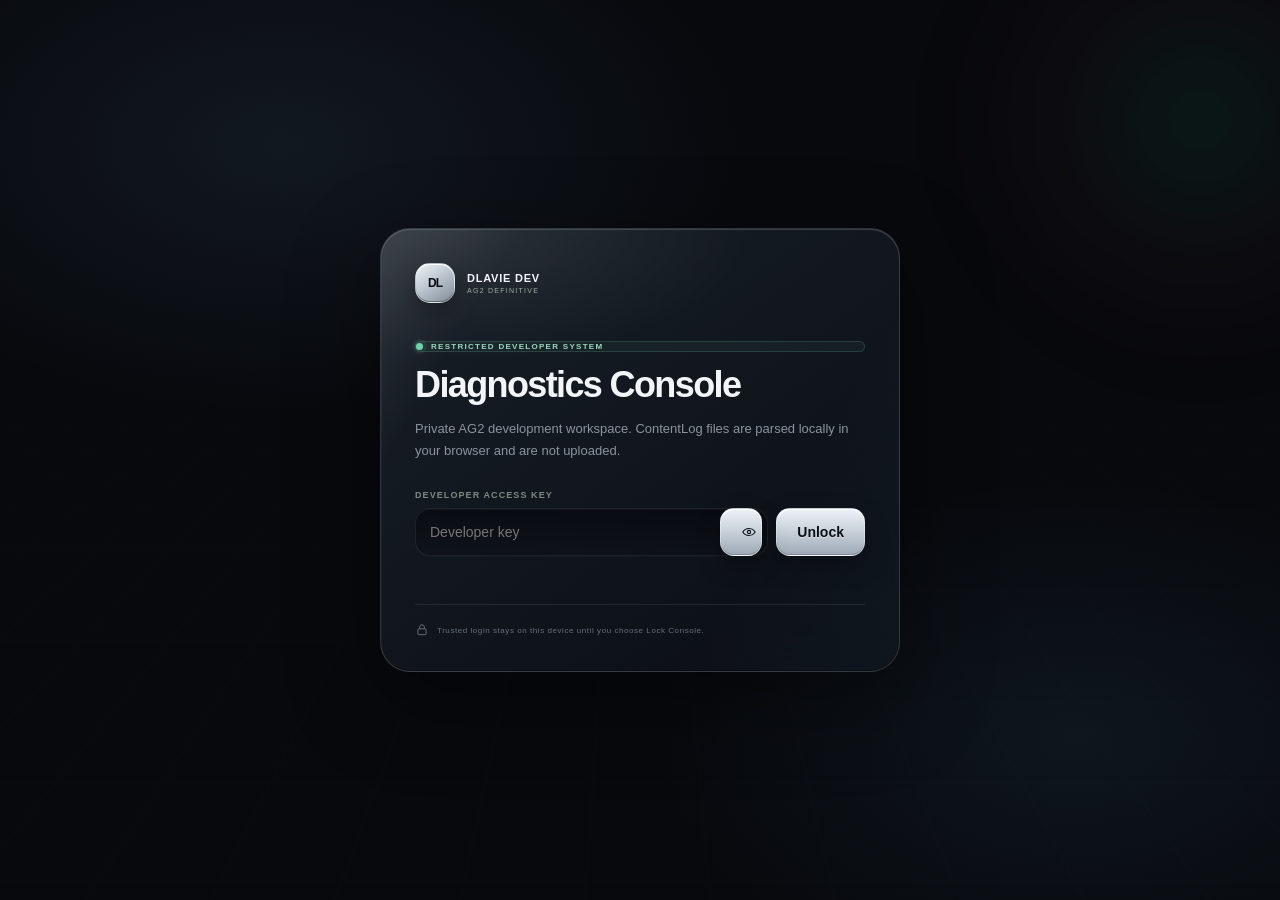
==== commit d5418d97: "Bust developer console UI caches for refinement build" ====
--- a/dev-console/index.html
+++ b/dev-console/index.html
@@ -8,7 +8,7 @@
   <meta name="referrer" content="no-referrer">
   <title>DLAVIE DEV · AG2 Diagnostics</title>
   <link rel="stylesheet" href="console.css?v=2">
-  <link rel="stylesheet" href="theme-colorful.css?v=1">
+  <link rel="stylesheet" href="theme-colorful.css?v=2">
 </head>
 <body>
   <svg class="svg-defs" width="0" height="0" aria-hidden="true">
@@ -213,7 +213,7 @@
     </main>
   </div>
 
-  <script src="auth-compat.js?v=3"></script>
+  <script src="auth-compat.js?v=4"></script>
   <script src="console.js?v=2"></script>
 </body>
 </html>
--- a/dev-console/theme-colorful.css
+++ b/dev-console/theme-colorful.css
@@ -1,329 +1,569 @@
 :root{
-  --bg:#070a12;
-  --bg-2:#0a0f1b;
-  --surface:#0e1422;
-  --surface-2:#121a2a;
-  --surface-3:#182235;
-  --line:rgba(139,160,196,.16);
-  --line-strong:rgba(149,174,219,.28);
-  --text:#f5f7fb;
-  --muted:#8d9ab0;
-  --muted-2:#65738a;
-  --blue:#55a7ff;
-  --cyan:#47d7ff;
-  --green:#37e1a0;
-  --lime:#9be65d;
-  --purple:#9a7cff;
-  --pink:#ff68a7;
-  --orange:#ff9d59;
-  --gold:#f4c65d;
-  --red:#ff596d;
-  --red-2:#b91f3c;
+  --bg:#07090d;
+  --bg-2:#0a0d12;
+  --surface:#0f141b;
+  --surface-2:#131922;
+  --glass:rgba(18,23,30,.68);
+  --glass-strong:rgba(20,26,34,.86);
+  --glass-soft:rgba(255,255,255,.045);
+  --glass-edge:rgba(255,255,255,.145);
+  --glass-edge-soft:rgba(255,255,255,.075);
+  --metal-hi:#d9e0e7;
+  --metal-mid:#aeb9c5;
+  --metal-low:#65717e;
+  --text:#f3f6f9;
+  --text-2:#c5ccd4;
+  --muted:#8a949f;
+  --muted-2:#66717c;
+  --accent:#78bfff;
+  --accent-soft:rgba(120,191,255,.14);
+  --green:#6ed2aa;
+  --gold:#d9ae67;
+  --red:#ff6372;
+  --purple:#9c91d9;
+  --cyan:#78cfe2;
+  --line:rgba(255,255,255,.08);
+  --line-strong:rgba(255,255,255,.14);
   --radius-sm:12px;
   --radius:18px;
   --radius-lg:24px;
   --radius-xl:30px;
-  --shadow:0 18px 50px rgba(0,0,0,.30);
-  --shadow-soft:0 10px 30px rgba(0,0,0,.20);
-}
-
-html{background:var(--bg);color-scheme:dark}
+  --shadow:0 28px 90px rgba(0,0,0,.42);
+  --shadow-soft:0 14px 40px rgba(0,0,0,.26);
+  --inset-metal:inset 0 1px 0 rgba(255,255,255,.16),inset 0 -1px 0 rgba(0,0,0,.34);
+}
+
+html{
+  background:var(--bg);
+  color-scheme:dark;
+  scrollbar-color:#48515b #090c10;
+  scrollbar-width:thin;
+  scroll-padding-top:96px;
+}
+
+*{
+  box-sizing:border-box;
+  scrollbar-color:#48515b #090c10;
+  scrollbar-width:thin;
+}
+
+*::-webkit-scrollbar{width:10px;height:10px}
+*::-webkit-scrollbar-track{background:#090c10}
+*::-webkit-scrollbar-thumb{background:linear-gradient(180deg,#515b66,#343c45);border:2px solid #090c10;border-radius:999px}
+*::-webkit-scrollbar-thumb:hover{background:linear-gradient(180deg,#66717d,#414a54)}
+*::-webkit-scrollbar-thumb:active{background:#727e8a}
+
+::selection{background:rgba(120,191,255,.25);color:#fff}
+
 body{
+  min-height:100vh;
+  color:var(--text);
   background:
-    radial-gradient(circle at 8% -8%,rgba(71,215,255,.12),transparent 28%),
-    radial-gradient(circle at 92% 6%,rgba(154,124,255,.13),transparent 26%),
-    radial-gradient(circle at 68% 92%,rgba(55,225,160,.07),transparent 30%),
-    linear-gradient(180deg,#070a12 0%,#090d17 42%,#070a12 100%);
-  color:var(--text);
-}
+    radial-gradient(900px 520px at 8% -5%,rgba(111,157,205,.11),transparent 60%),
+    radial-gradient(760px 460px at 96% 2%,rgba(120,191,255,.075),transparent 58%),
+    radial-gradient(820px 620px at 70% 100%,rgba(112,125,145,.055),transparent 65%),
+    linear-gradient(180deg,#07090d 0%,#090c11 44%,#07090d 100%);
+}
+
 body::before{
-  content:"";position:fixed;inset:0;pointer-events:none;z-index:-1;opacity:.28;
-  background-image:linear-gradient(rgba(255,255,255,.018) 1px,transparent 1px),linear-gradient(90deg,rgba(255,255,255,.018) 1px,transparent 1px);
-  background-size:42px 42px;
-  mask-image:linear-gradient(to bottom,rgba(0,0,0,.8),transparent 80%);
-}
-
-/* ACCESS */
+  content:"";
+  position:fixed;
+  inset:0;
+  z-index:-1;
+  pointer-events:none;
+  opacity:.48;
+  background:
+    linear-gradient(118deg,transparent 0 44%,rgba(255,255,255,.022) 48%,transparent 52%),
+    linear-gradient(300deg,transparent 0 70%,rgba(120,191,255,.018) 76%,transparent 82%);
+}
+
+body::after{
+  content:"";
+  position:fixed;
+  inset:0;
+  z-index:-1;
+  pointer-events:none;
+  background-image:
+    linear-gradient(rgba(255,255,255,.013) 1px,transparent 1px),
+    linear-gradient(90deg,rgba(255,255,255,.013) 1px,transparent 1px);
+  background-size:56px 56px;
+  mask-image:linear-gradient(to bottom,rgba(0,0,0,.55),transparent 72%);
+}
+
+button,a,input,select{font:inherit}
+button,a,[data-view],[data-jump],label[for],.drop-zone{cursor:pointer}
+button:focus-visible,a:focus-visible,input:focus-visible,select:focus-visible,[tabindex]:focus-visible{
+  outline:2px solid rgba(120,191,255,.92);
+  outline-offset:3px;
+}
+
+/* Access gate — one machined glass slab, not a neon card. */
 .access-shell{
   background:
-    radial-gradient(circle at 20% 20%,rgba(71,215,255,.13),transparent 32%),
-    radial-gradient(circle at 80% 20%,rgba(154,124,255,.16),transparent 30%),
-    radial-gradient(circle at 50% 95%,rgba(55,225,160,.08),transparent 36%),
-    #070a12;
-}
-.access-grid{opacity:.16;background-size:48px 48px}
+    radial-gradient(720px 420px at 22% 16%,rgba(119,160,202,.10),transparent 64%),
+    radial-gradient(680px 420px at 84% 82%,rgba(120,191,255,.07),transparent 62%),
+    #07090d;
+}
+.access-grid{opacity:.09;background-size:58px 58px}
 .access-card{
-  border:1px solid rgba(145,169,211,.20);
-  border-radius:32px;
-  background:linear-gradient(150deg,rgba(19,28,45,.96),rgba(10,14,24,.96));
-  box-shadow:0 40px 110px rgba(0,0,0,.48),0 0 0 1px rgba(255,255,255,.025) inset;
+  position:relative;
   overflow:hidden;
+  border:1px solid var(--glass-edge);
+  border-radius:30px;
+  background:linear-gradient(145deg,rgba(31,38,48,.76),rgba(12,16,22,.74));
+  -webkit-backdrop-filter:blur(28px) saturate(128%);
+  backdrop-filter:blur(28px) saturate(128%);
+  box-shadow:var(--shadow),var(--inset-metal),inset 1px 0 0 rgba(255,255,255,.04);
 }
 .access-card::before{
-  content:"";position:absolute;inset:0;pointer-events:none;
-  background:linear-gradient(135deg,rgba(71,215,255,.07),transparent 28%,transparent 65%,rgba(154,124,255,.08));
-}
+  content:"";
+  position:absolute;
+  inset:0;
+  pointer-events:none;
+  background:
+    linear-gradient(120deg,rgba(255,255,255,.10),transparent 18% 72%,rgba(120,191,255,.035)),
+    radial-gradient(420px 190px at 15% 0%,rgba(255,255,255,.08),transparent 70%);
+}
+.access-card>*{position:relative;z-index:1}
 .access-brand>span,.brand-symbol{
-  border:0;border-radius:14px;
-  background:linear-gradient(135deg,var(--cyan),var(--purple));
-  color:#07101a;box-shadow:0 10px 28px rgba(83,157,255,.25);
-}
-.access-status{border-radius:999px;background:rgba(55,225,160,.08);border-color:rgba(55,225,160,.18);color:#93f4cb}
+  border:1px solid rgba(255,255,255,.22)!important;
+  border-radius:15px!important;
+  color:#0a0d11!important;
+  background:linear-gradient(145deg,#eef2f6 0%,#c2cbd4 42%,#7f8b97 100%)!important;
+  box-shadow:0 8px 24px rgba(0,0,0,.32),inset 0 1px 0 #fff,inset 0 -1px 0 rgba(20,26,31,.42)!important;
+}
+.access-status{
+  border:1px solid rgba(110,210,170,.18)!important;
+  border-radius:999px!important;
+  background:rgba(110,210,170,.055)!important;
+  color:#9ad7bf!important;
+}
+.access-status i{background:var(--green)!important;box-shadow:0 0 0 4px rgba(110,210,170,.08)!important}
+.access-card h1{letter-spacing:-.045em!important;font-weight:660!important}
+.access-card p{color:var(--muted)!important}
 .access-row input,.build-name,.select,.console-search,.top-search{
-  border-radius:16px!important;
-  background:rgba(8,13,23,.78)!important;
-  border:1px solid rgba(141,164,204,.18)!important;
+  border:1px solid var(--glass-edge-soft)!important;
+  border-radius:15px!important;
+  background:linear-gradient(180deg,rgba(5,8,12,.66),rgba(14,18,24,.58))!important;
+  box-shadow:inset 0 1px 0 rgba(255,255,255,.04),0 1px 0 rgba(255,255,255,.02)!important;
+  color:var(--text)!important;
+}
+.access-row input:focus,.build-name:focus,.select:focus,.console-search:focus-within,.top-search:focus-within{
+  border-color:rgba(120,191,255,.38)!important;
+  box-shadow:0 0 0 3px rgba(120,191,255,.075),inset 0 1px 0 rgba(255,255,255,.06)!important;
 }
 .access-row button,.primary,.top-upload{
-  border:0!important;border-radius:14px!important;
-  background:linear-gradient(135deg,#4a9dff,#8c73ff)!important;
-  box-shadow:0 10px 26px rgba(75,116,255,.22);
-  color:#fff!important;
-}
-.access-row button:hover,.primary:hover,.top-upload:hover{filter:brightness(1.07);transform:translateY(-1px)}
-.access-foot{border-top-color:rgba(139,160,196,.12);color:#718098}
-
-/* SHELL + SIDEBAR */
+  border:1px solid rgba(255,255,255,.32)!important;
+  border-radius:14px!important;
+  color:#0a0e13!important;
+  background:linear-gradient(180deg,#edf2f6 0%,#c9d2db 48%,#9ca8b4 100%)!important;
+  box-shadow:0 10px 24px rgba(0,0,0,.28),inset 0 1px 0 #fff,inset 0 -1px 0 rgba(54,63,72,.28)!important;
+  text-shadow:0 1px 0 rgba(255,255,255,.42);
+}
+.access-row button:hover,.primary:hover,.top-upload:hover{filter:brightness(1.035);transform:translateY(-1px)}
+.access-row button:active,.primary:active,.top-upload:active{transform:translateY(0);filter:brightness(.97)}
+.access-foot{border-top-color:var(--line)!important;color:var(--muted-2)!important}
+
+/* App shell */
 .sidebar{
-  width:250px;
-  margin:14px 0 14px 14px;
-  top:0;bottom:0;height:calc(100vh - 28px);
-  border:1px solid rgba(139,160,196,.14);
-  border-radius:28px;
-  background:linear-gradient(180deg,rgba(15,22,36,.97),rgba(9,13,23,.97));
-  box-shadow:0 24px 70px rgba(0,0,0,.36);
-  overflow:hidden;
-}
-.workspace{margin-left:278px}
-.brand-block{border-bottom:0;height:86px;padding:0 18px}
-.brand-block strong{font-size:12px;letter-spacing:.04em}
-.brand-block small{color:#9da9bb;letter-spacing:.14em}
-.side-nav{padding:5px 12px 16px;gap:5px;overflow:auto}
-.nav-section-label{
-  padding:14px 10px 6px;color:#55647d;font-size:8px;font-weight:800;letter-spacing:.16em;text-transform:uppercase;
-}
+  width:252px!important;
+  top:0!important;
+  bottom:0!important;
+  height:calc(100vh - 28px)!important;
+  margin:14px 0 14px 14px!important;
+  overflow:hidden!important;
+  border:1px solid var(--glass-edge)!important;
+  border-radius:28px!important;
+  background:
+    linear-gradient(145deg,rgba(27,33,41,.72),rgba(11,15,20,.78)),
+    rgba(10,13,18,.72)!important;
+  -webkit-backdrop-filter:blur(24px) saturate(122%);
+  backdrop-filter:blur(24px) saturate(122%);
+  box-shadow:0 28px 80px rgba(0,0,0,.38),var(--inset-metal)!important;
+}
+.sidebar::before{
+  content:"";
+  position:absolute;
+  inset:0;
+  pointer-events:none;
+  border-radius:inherit;
+  background:linear-gradient(115deg,rgba(255,255,255,.07),transparent 19% 74%,rgba(120,191,255,.025));
+}
+.sidebar>*{position:relative;z-index:1}
+.workspace{margin-left:280px!important}
+.brand-block{height:84px!important;padding:0 18px!important;border-bottom:0!important}
+.brand-block strong{font-size:12px!important;letter-spacing:.025em!important;color:#eef2f6!important}
+.brand-block small{font-size:8px!important;letter-spacing:.15em!important;color:#7e8994!important}
+.side-nav{padding:4px 11px 16px!important;gap:4px!important;overflow:auto!important}
 .nav-item{
-  min-height:46px;height:auto;border:0!important;border-radius:14px;padding:0 12px;color:#8d9bb2;
-  transition:background .18s ease,color .18s ease,transform .18s ease;
-}
-.nav-item svg{width:18px;height:18px;stroke-width:1.8}
-.nav-item:hover{background:rgba(255,255,255,.045);color:#eef3fb;transform:translateX(2px)}
+  position:relative;
+  min-height:45px!important;
+  height:auto!important;
+  padding:0 12px!important;
+  border:1px solid transparent!important;
+  border-radius:13px!important;
+  color:#929ca7!important;
+  background:transparent!important;
+  transition:background .16s ease,border-color .16s ease,color .16s ease,transform .16s ease!important;
+}
+.nav-item:nth-child(5),.nav-item:nth-child(7){margin-top:12px!important}
+.nav-item:nth-child(5)::before,.nav-item:nth-child(7)::before{
+  content:"";
+  position:absolute;
+  top:-7px;
+  left:12px;
+  right:12px;
+  height:1px;
+  background:linear-gradient(90deg,transparent,var(--line),transparent);
+}
+.nav-item svg{width:18px!important;height:18px!important;stroke-width:1.65!important}
+.nav-item:hover{color:#e6ebf0!important;background:rgba(255,255,255,.045)!important;border-color:rgba(255,255,255,.055)!important;transform:translateX(1px)}
 .nav-item.active{
-  color:#fff!important;
-  background:linear-gradient(100deg,rgba(75,166,255,.19),rgba(154,124,255,.12))!important;
-  box-shadow:0 0 0 1px rgba(93,165,255,.16) inset;
-}
-.nav-item.active svg{stroke:#74cfff;filter:drop-shadow(0 0 8px rgba(71,215,255,.25))}
-.nav-item b{border-radius:999px;background:rgba(255,89,109,.14);color:#ff8a98;padding:3px 7px}
-.side-info{margin:0 12px 10px;border-radius:18px;border:1px solid rgba(139,160,196,.12);background:rgba(255,255,255,.025);padding:14px}
-.side-info strong i{background:var(--green);box-shadow:0 0 14px rgba(55,225,160,.5)}
-.logout-btn{margin:0 12px 12px;width:calc(100% - 24px);border-radius:14px;border-color:rgba(255,89,109,.14);background:rgba(255,89,109,.06);color:#d7a2aa}
-.logout-btn:hover{background:rgba(255,89,109,.11);color:#ffd1d7}
-
-/* TOPBAR */
+  color:#f7f9fb!important;
+  background:linear-gradient(180deg,rgba(255,255,255,.105),rgba(255,255,255,.052))!important;
+  border-color:rgba(255,255,255,.13)!important;
+  box-shadow:inset 0 1px 0 rgba(255,255,255,.11),0 8px 18px rgba(0,0,0,.15)!important;
+}
+.nav-item.active::after{
+  content:"";
+  position:absolute;
+  left:5px;
+  width:3px;
+  height:18px;
+  border-radius:999px;
+  background:linear-gradient(180deg,#bfe2ff,#6fbaff);
+  box-shadow:0 0 12px rgba(120,191,255,.34);
+}
+.nav-item.active svg{stroke:#c9e6ff!important;filter:none!important}
+.nav-item b{border-radius:999px!important;background:rgba(255,99,114,.10)!important;color:#f196a1!important;border:1px solid rgba(255,99,114,.13)!important;padding:3px 7px!important}
+.side-info{
+  margin:0 11px 10px!important;
+  padding:13px 14px!important;
+  border:1px solid var(--glass-edge-soft)!important;
+  border-radius:17px!important;
+  background:rgba(255,255,255,.027)!important;
+  box-shadow:inset 0 1px 0 rgba(255,255,255,.035)!important;
+}
+.side-info span{color:#66717d!important}
+.side-info strong{color:#d7dde3!important}
+.side-info strong i{background:var(--green)!important;box-shadow:0 0 0 4px rgba(110,210,170,.07)!important}
+.side-info small{color:#68737f!important}
+.logout-btn{
+  margin:0 11px 11px!important;
+  width:calc(100% - 22px)!important;
+  border:1px solid rgba(255,99,114,.12)!important;
+  border-radius:13px!important;
+  background:rgba(255,99,114,.045)!important;
+  color:#bf8d94!important;
+}
+.logout-btn:hover{background:rgba(255,99,114,.075)!important;color:#edb4bb!important;border-color:rgba(255,99,114,.18)!important}
+
+/* Floating command bar */
 .topbar{
-  top:14px;margin:14px 18px 0 0;height:66px;padding:0 14px 0 16px;
-  border:1px solid rgba(139,160,196,.14);border-radius:22px;
-  background:rgba(12,18,30,.82);backdrop-filter:blur(18px) saturate(125%);
-  box-shadow:0 14px 40px rgba(0,0,0,.22);
-}
-.top-search{height:40px;max-width:560px;flex:1}
-.top-search:focus-within{border-color:rgba(71,215,255,.38)!important;box-shadow:0 0 0 3px rgba(71,215,255,.05)}
-.top-search kbd{border-radius:8px;background:rgba(255,255,255,.045);border-color:rgba(255,255,255,.07);color:#75839a}
-.build-chip{border:0;border-radius:999px;background:rgba(244,198,93,.08);box-shadow:0 0 0 1px rgba(244,198,93,.14) inset}
-.build-chip span{color:#9a8654}.build-chip b{color:#f4d784}
-.top-upload{height:40px;padding:0 14px}
-.runtime-state{border-radius:999px;background:rgba(55,225,160,.07);padding:9px 11px;color:#82e9c1}
-.runtime-state i{background:var(--green)}
-.mobile-menu,.side-close{border-radius:12px!important}
-
-/* PAGE */
-.view{max-width:1540px;padding:38px 32px 60px}
-.page-head{margin-bottom:24px;gap:22px}
-.page-head h1{font-size:clamp(34px,4.2vw,62px);letter-spacing:-.055em;line-height:.94;background:linear-gradient(100deg,#fff 25%,#b7c9e5 72%,#8f7bff);-webkit-background-clip:text;background-clip:text;color:transparent}
-.page-head.compact h1{font-size:clamp(32px,3.6vw,52px)}
-.eyebrow{display:inline-flex;align-items:center;gap:8px;padding:6px 10px;border-radius:999px;background:rgba(71,215,255,.07);color:#7bdcff!important;letter-spacing:.13em}
-.eyebrow::before{content:"";width:5px;height:5px;border-radius:50%;background:var(--cyan);box-shadow:0 0 10px rgba(71,215,255,.5)}
-.subhead{color:#8997ad;max-width:720px}
-.head-actions{gap:10px;flex-wrap:wrap}
-.primary,.ghost{min-height:42px;border-radius:14px!important;padding:0 15px}
-.ghost{background:rgba(255,255,255,.035)!important;border:1px solid rgba(139,160,196,.15)!important;color:#cbd6e7!important}
-.ghost:hover{background:rgba(255,255,255,.065)!important;border-color:rgba(139,160,196,.28)!important}
-
-/* SUMMARY CARDS */
-.summary-grid{gap:12px;background:transparent!important;border:0!important}
+  top:14px!important;
+  height:64px!important;
+  margin:14px 18px 0 0!important;
+  padding:0 12px 0 15px!important;
+  border:1px solid var(--glass-edge)!important;
+  border-radius:21px!important;
+  background:linear-gradient(180deg,rgba(28,34,42,.72),rgba(12,16,21,.68))!important;
+  -webkit-backdrop-filter:blur(22px) saturate(124%);
+  backdrop-filter:blur(22px) saturate(124%);
+  box-shadow:0 16px 44px rgba(0,0,0,.28),var(--inset-metal)!important;
+}
+.topbar::before{
+  content:"";
+  position:absolute;
+  inset:0;
+  pointer-events:none;
+  border-radius:inherit;
+  background:linear-gradient(110deg,rgba(255,255,255,.075),transparent 18% 80%,rgba(120,191,255,.025));
+}
+.topbar>*{position:relative;z-index:1}
+.top-search{height:39px!important;max-width:570px!important;flex:1!important}
+.top-search svg{stroke:#87929d!important}
+.top-search input::placeholder{color:#65717c!important}
+.top-search kbd{border:1px solid rgba(255,255,255,.07)!important;border-radius:8px!important;background:rgba(255,255,255,.035)!important;color:#6f7a85!important;box-shadow:inset 0 1px 0 rgba(255,255,255,.035)!important}
+.build-chip{
+  border:1px solid rgba(217,174,103,.12)!important;
+  border-radius:999px!important;
+  background:rgba(217,174,103,.045)!important;
+  box-shadow:inset 0 1px 0 rgba(255,255,255,.035)!important;
+}
+.build-chip span{color:#786b55!important}.build-chip b{color:#d8c197!important}
+.top-upload{height:39px!important;padding:0 14px!important}
+.runtime-state{border:1px solid rgba(110,210,170,.10)!important;border-radius:999px!important;background:rgba(110,210,170,.04)!important;color:#8abda9!important;padding:8px 10px!important}
+.runtime-state i{background:var(--green)!important;box-shadow:0 0 0 4px rgba(110,210,170,.06)!important}
+.mobile-menu,.side-close{border:1px solid rgba(255,255,255,.08)!important;border-radius:12px!important;background:rgba(255,255,255,.035)!important}
+
+/* Typography + page rhythm */
+.view{max-width:1500px!important;padding:34px 30px 64px!important}
+.page-head{margin-bottom:22px!important;gap:22px!important;align-items:flex-end!important}
+.page-head h1{
+  margin-top:8px!important;
+  font-size:clamp(34px,3.9vw,54px)!important;
+  line-height:.98!important;
+  letter-spacing:-.052em!important;
+  font-weight:665!important;
+  color:#f1f4f7!important;
+  background:none!important;
+  -webkit-text-fill-color:initial!important;
+}
+.page-head.compact h1{font-size:clamp(31px,3.2vw,46px)!important}
+.eyebrow{
+  display:inline-flex!important;
+  align-items:center!important;
+  gap:7px!important;
+  padding:0!important;
+  border:0!important;
+  border-radius:0!important;
+  background:none!important;
+  color:#8d98a4!important;
+  font-size:9px!important;
+  letter-spacing:.16em!important;
+}
+.eyebrow::before{content:"";width:16px;height:1px;border-radius:999px;background:linear-gradient(90deg,var(--metal-low),var(--metal-hi));box-shadow:none}
+.subhead{max-width:720px!important;color:#8a949f!important;font-size:14px!important;line-height:1.7!important}
+.head-actions{gap:9px!important;flex-wrap:wrap!important}
+.primary,.ghost{min-height:41px!important;border-radius:13px!important;padding:0 14px!important;font-size:11px!important;letter-spacing:.035em!important}
+.ghost{
+  border:1px solid var(--glass-edge-soft)!important;
+  color:#c7ced5!important;
+  background:linear-gradient(180deg,rgba(255,255,255,.055),rgba(255,255,255,.025))!important;
+  box-shadow:inset 0 1px 0 rgba(255,255,255,.04)!important;
+}
+.ghost:hover{border-color:rgba(255,255,255,.13)!important;background:rgba(255,255,255,.065)!important;color:#f0f3f6!important}
+
+/* KPI lenses — neutral glass with semantic micro-color only. */
+.summary-grid{gap:12px!important;background:transparent!important;border:0!important}
 .summary-card{
-  position:relative;overflow:hidden;min-height:144px;padding:18px 18px 16px;
-  border:1px solid rgba(139,160,196,.13)!important;border-radius:22px!important;
-  background:linear-gradient(145deg,rgba(19,28,45,.92),rgba(10,15,26,.92))!important;
-  box-shadow:var(--shadow-soft);
-  transition:transform .2s ease,border-color .2s ease,box-shadow .2s ease;
-}
-.summary-card::before{content:"";position:absolute;inset:-50% 45% 25% -25%;border-radius:50%;background:radial-gradient(circle,rgba(85,167,255,.10),transparent 70%);pointer-events:none}
-.summary-card:hover{transform:translateY(-3px);border-color:rgba(112,171,255,.28)!important;box-shadow:0 18px 42px rgba(0,0,0,.28)}
-.summary-card strong{font-size:38px;letter-spacing:-.04em}
-.summary-card small{color:#75839a}
-.summary-top span{font-size:10px;color:#a5b3c8;text-transform:none;letter-spacing:.02em}
-.status-dot{width:8px;height:8px;border-radius:50%;background:#6d7c93;box-shadow:0 0 0 5px rgba(109,124,147,.08)}
-.tone-red{background:linear-gradient(145deg,rgba(53,20,31,.93),rgba(16,17,28,.94))!important}.tone-red .status-dot{background:var(--red);box-shadow:0 0 0 5px rgba(255,89,109,.10)}
-.tone-coral{background:linear-gradient(145deg,rgba(49,26,37,.94),rgba(17,18,30,.94))!important}.tone-coral .status-dot{background:var(--pink);box-shadow:0 0 0 5px rgba(255,104,167,.09)}
-.tone-gold{background:linear-gradient(145deg,rgba(45,37,18,.94),rgba(17,20,28,.94))!important}.tone-gold .status-dot{background:var(--gold);box-shadow:0 0 0 5px rgba(244,198,93,.09)}
-.tone-green{background:linear-gradient(145deg,rgba(14,44,38,.94),rgba(14,21,28,.94))!important}.tone-green .status-dot{background:var(--green);box-shadow:0 0 0 5px rgba(55,225,160,.09)}
-.mini-trend{opacity:.88}
-
-/* PANELS */
-.dashboard-grid{gap:14px;margin-top:14px}
+  --tone:var(--metal-mid);
+  position:relative!important;
+  overflow:hidden!important;
+  min-height:140px!important;
+  padding:18px 18px 15px!important;
+  border:1px solid var(--glass-edge-soft)!important;
+  border-radius:24px 24px 24px 11px!important;
+  background:linear-gradient(145deg,rgba(255,255,255,.055),rgba(255,255,255,.018))!important;
+  box-shadow:var(--shadow-soft),inset 0 1px 0 rgba(255,255,255,.075),inset 0 -1px 0 rgba(0,0,0,.24)!important;
+  transition:transform .18s ease,border-color .18s ease,background .18s ease!important;
+}
+.summary-card:nth-child(even){border-radius:24px 24px 11px 24px!important}
+.summary-card::before{
+  content:"";
+  position:absolute;
+  inset:0;
+  pointer-events:none;
+  background:radial-gradient(260px 120px at 0% 0%,rgba(255,255,255,.065),transparent 72%);
+}
+.summary-card::after{
+  content:"";
+  position:absolute;
+  top:17px;
+  right:17px;
+  width:7px;
+  height:7px;
+  border-radius:50%;
+  background:var(--tone);
+  box-shadow:0 0 0 5px color-mix(in srgb,var(--tone) 8%,transparent);
+}
+.summary-card:hover{transform:translateY(-2px)!important;border-color:rgba(255,255,255,.13)!important;background:linear-gradient(145deg,rgba(255,255,255,.07),rgba(255,255,255,.024))!important}
+.summary-card strong{font-size:36px!important;letter-spacing:-.045em!important;font-weight:650!important;color:#f2f5f7!important}
+.summary-card small{color:#727d88!important}
+.summary-top span,.summary-card>span{font-size:10px!important;color:#9aa4ae!important;letter-spacing:.02em!important;text-transform:none!important}
+.status-dot{display:none!important}
+.tone-red{--tone:var(--red)!important}.tone-coral{--tone:#d98a96!important}.tone-gold{--tone:var(--gold)!important}.tone-green{--tone:var(--green)!important}
+.mini-trend{opacity:.72!important}
+
+/* Main glass panels */
+.dashboard-grid{gap:13px!important;margin-top:13px!important}
 .panel{
-  border:1px solid rgba(139,160,196,.13)!important;
-  border-radius:24px!important;
-  background:linear-gradient(150deg,rgba(17,25,40,.88),rgba(9,14,24,.92))!important;
-  box-shadow:var(--shadow-soft);
-  overflow:hidden;
-}
-.panel-head{min-height:66px;border-bottom:1px solid rgba(139,160,196,.10)!important;padding:15px 18px;background:linear-gradient(180deg,rgba(255,255,255,.015),transparent)}
-.panel-head span{font-size:8px;letter-spacing:.13em;color:#64758e}
-.panel-head strong{font-size:12px;color:#e9eef7}
-.panel-head>small{border-radius:999px;padding:5px 8px;background:rgba(255,255,255,.035);color:#8392a9!important}
-.panel-head button{border-radius:999px;padding:7px 9px!important;color:#86cfff!important;background:rgba(85,167,255,.06)!important}
-.panel-head button:hover{background:rgba(85,167,255,.12)!important}
-.legend{color:#738098}.legend i{border-radius:50%}
-.chart-wrap{padding:14px 16px 18px}.chart-wrap canvas{border-radius:16px}
-.chart-empty{border-radius:14px;color:#64748c}
-
-/* DONUT / SCORE */
-.donut{box-shadow:0 0 45px rgba(79,146,255,.08)}
-.donut>div{background:#0c1320;border-radius:50%}
-.donut-legend-row{border-radius:12px;padding:8px 9px;background:rgba(255,255,255,.025)}
-.score-ring{filter:drop-shadow(0 12px 30px rgba(0,0,0,.28))}
-.score-ring>div{background:#0c1320}
-.score-copy p{color:#7c8aa1}
-
-/* BARS / HEALTH / FAULTS */
-.bar-row{border-radius:14px;padding:9px 10px!important;background:rgba(255,255,255,.018);margin-bottom:6px}
-.bar-track{border-radius:999px!important;background:rgba(255,255,255,.055)!important;overflow:hidden}.bar-track i{border-radius:999px;background:linear-gradient(90deg,var(--cyan),var(--purple))!important}
-.health-row,.process-row,.kv-row,.build-row{border-bottom:0!important;border-radius:14px;padding:8px 10px;margin:4px 0;background:rgba(255,255,255,.018)}
-.health-dot{box-shadow:0 0 0 5px rgba(255,255,255,.025)}
-.fault-table{padding:8px 12px 12px}.fault-head{border-radius:12px;background:rgba(255,255,255,.025);border:0!important;margin-bottom:5px}
-.fault-row{border-bottom:0!important;border-radius:14px;margin:5px 0;padding:10px 12px!important;background:rgba(255,255,255,.016)}
-.fault-row:hover{background:rgba(85,167,255,.06)!important;transform:translateX(2px)}
-.severity-pill,.category-badge{border-radius:999px!important}
-
-/* HEATMAP */
-.heatmap{gap:5px!important;padding:18px}.heat-cell{border-radius:7px!important;min-height:24px;box-shadow:0 0 0 1px rgba(255,255,255,.025) inset}
-.heat-axis{padding:0 18px 15px;color:#63728a}
-.crash-signal{padding:18px}.crash-signal>div{border-radius:16px;background:rgba(255,89,109,.045);border:1px solid rgba(255,89,109,.10)}
-
-/* FILTERS / CONSOLE */
-.filter-row{gap:8px}
-.filter-chip{
-  border:1px solid rgba(139,160,196,.13)!important;border-radius:999px!important;
-  background:rgba(255,255,255,.025)!important;color:#8190a7!important;padding:0 12px!important;
-}
-.filter-chip:hover{background:rgba(255,255,255,.05)!important;color:#d9e3f2!important}
-.filter-chip.active{background:linear-gradient(135deg,rgba(85,167,255,.18),rgba(154,124,255,.15))!important;border-color:rgba(104,170,255,.25)!important;color:#fff!important}
-.console-shell{border:1px solid rgba(139,160,196,.13)!important;border-radius:24px;background:#080d17!important;overflow:hidden;box-shadow:var(--shadow-soft)}
-.console-toolbar{border-bottom-color:rgba(139,160,196,.1)!important;padding:0 16px!important;background:rgba(255,255,255,.018)}
-.console-search{height:34px!important}
-.log-row{border-bottom:1px solid rgba(139,160,196,.06)!important;border-radius:0;padding:10px 14px!important}
-.log-row:hover{background:rgba(85,167,255,.045)!important}
-.log-level{border-radius:999px;padding:3px 7px;width:max-content;background:rgba(255,255,255,.025)}
-.level-CRITICAL,.level-ERROR{background:rgba(255,89,109,.08);color:#ff7d8d}.level-WARNING{background:rgba(244,198,93,.08);color:#ffd57b}.level-INFO{background:rgba(71,215,255,.07);color:#82e0ff}.level-SCRIPT{background:rgba(154,124,255,.08);color:#b7a3ff}.level-ANIMATION{background:rgba(255,157,89,.08);color:#ffb57f}.level-MOLANG{background:rgba(255,104,167,.08);color:#ff8fbe}.level-PARTICLE{background:rgba(55,225,160,.07);color:#7febc6}
-
-/* CRASH + INSPECTOR */
-.crash-primary,.cause-box{border-radius:16px}.cause-box{border-left:0!important;border:1px solid rgba(255,89,109,.12)!important;background:linear-gradient(135deg,rgba(255,89,109,.07),rgba(255,255,255,.015))!important}
-.timeline-row{border-bottom:0!important;border-radius:14px;background:rgba(255,255,255,.015);margin:6px 0;padding:11px 12px!important}
-.inspector-layout{gap:14px}
-.group-list{border-radius:24px!important;border:1px solid rgba(139,160,196,.13)!important;background:rgba(9,14,24,.84)!important;padding:8px}
-.group-item{border:0!important;border-radius:16px!important;margin:5px 0;background:rgba(255,255,255,.015)!important}
-.group-item:hover,.group-item.active{background:linear-gradient(105deg,rgba(85,167,255,.11),rgba(154,124,255,.07))!important}
-.group-item.active{box-shadow:0 0 0 1px rgba(85,167,255,.16) inset}
-.detail-summary div{border:0!important;border-radius:14px;background:rgba(255,255,255,.025)!important}
-.fix-card{border-left:0!important;border:1px solid rgba(244,198,93,.12)!important;border-radius:16px;background:rgba(244,198,93,.045)!important}
-.source-line{border-bottom:0!important;border-radius:12px;background:rgba(255,255,255,.02)!important;margin:5px 0}
-
-/* PERFORMANCE */
-.performance-cards .summary-card:nth-child(1)::after{background:var(--red)}
-.performance-cards .summary-card:nth-child(2)::after{background:var(--cyan)}
-.performance-cards .summary-card:nth-child(3)::after{background:var(--gold)}
-.performance-cards .summary-card:nth-child(4)::after{background:var(--green)}
-.performance-cards .summary-card::after{content:"";position:absolute;left:18px;right:18px;bottom:0;height:2px;border-radius:999px;opacity:.75}
-
-/* WEAPON DEBUG */
-.weapon-card{border-radius:18px;padding:16px!important;background:linear-gradient(135deg,rgba(71,215,255,.045),rgba(154,124,255,.045))}
-.weapon-stat{border:0!important;border-radius:14px;background:rgba(255,255,255,.026)!important}
-.weapon-event{border-bottom:0!important;border-radius:13px;background:rgba(255,255,255,.018);margin:5px 0}
-
-/* BUILDS */
-.compare-controls{gap:10px;padding:16px!important}.compare-controls .select{border-radius:14px!important}
-.compare-result>div,.build-row{border-radius:14px!important}
-.build-row:hover{background:rgba(85,167,255,.055)!important}
-
-/* UPLOAD */
-.upload-layout{gap:16px}
+  position:relative!important;
+  overflow:hidden!important;
+  border:1px solid var(--glass-edge-soft)!important;
+  border-radius:26px 26px 26px 14px!important;
+  background:linear-gradient(145deg,rgba(255,255,255,.042),rgba(255,255,255,.014))!important;
+  box-shadow:0 18px 52px rgba(0,0,0,.22),inset 0 1px 0 rgba(255,255,255,.065),inset 0 -1px 0 rgba(0,0,0,.28)!important;
+}
+.dashboard-grid .panel:nth-child(even){border-radius:26px 26px 14px 26px!important}
+.main-analytics .panel:first-child,.bottom-analytics .panel:first-child{border-radius:30px 30px 30px 14px!important}
+.panel::before{
+  content:"";
+  position:absolute;
+  inset:0;
+  pointer-events:none;
+  background:linear-gradient(115deg,rgba(255,255,255,.045),transparent 18% 82%,rgba(120,191,255,.018));
+}
+.panel>*{position:relative;z-index:1}
+.panel-head{
+  min-height:64px!important;
+  padding:15px 18px 10px!important;
+  border-bottom:0!important;
+  background:transparent!important;
+}
+.panel-head span{font-size:8px!important;letter-spacing:.14em!important;color:#69747f!important}
+.panel-head strong{font-size:12px!important;color:#dfe4e9!important;font-weight:600!important}
+.panel-head>small{padding:5px 8px!important;border:1px solid rgba(255,255,255,.05)!important;border-radius:999px!important;background:rgba(255,255,255,.025)!important;color:#7e8994!important}
+.panel-head button{border:0!important;border-radius:999px!important;padding:7px 9px!important;color:#98bad7!important;background:rgba(120,191,255,.045)!important}
+.panel-head button:hover{background:rgba(120,191,255,.075)!important;color:#c7e2f8!important}
+.legend{color:#727d88!important}.legend i{border-radius:50%!important}
+.chart-wrap{padding:12px 16px 18px!important}
+.chart-wrap canvas{border-radius:15px!important}
+.chart-empty{border-radius:14px!important;color:#65717c!important}
+
+.donut{filter:drop-shadow(0 18px 30px rgba(0,0,0,.18))!important}
+.donut>div,.score-ring>div{background:#0c1117!important;border:1px solid rgba(255,255,255,.045)!important;border-radius:50%!important;box-shadow:inset 0 1px 0 rgba(255,255,255,.035)!important}
+.donut-legend-row{padding:8px 9px!important;border:1px solid rgba(255,255,255,.045)!important;border-radius:12px!important;background:rgba(255,255,255,.018)!important}
+.score-ring{filter:drop-shadow(0 16px 26px rgba(0,0,0,.2))!important}
+.score-copy p{color:#7b8691!important}
+
+.bar-row{padding:9px 10px!important;margin-bottom:6px!important;border:1px solid rgba(255,255,255,.035)!important;border-radius:13px!important;background:rgba(255,255,255,.014)!important}
+.bar-track{overflow:hidden!important;border-radius:999px!important;background:rgba(255,255,255,.045)!important}
+.bar-track i{border-radius:999px!important;background:linear-gradient(90deg,#8b9aa8,#c2d1de)!important;box-shadow:0 0 14px rgba(120,191,255,.08)!important}
+.health-row,.process-row,.kv-row,.build-row{margin:4px 0!important;padding:9px 10px!important;border:1px solid rgba(255,255,255,.035)!important;border-radius:13px!important;background:rgba(255,255,255,.014)!important}
+.health-dot{box-shadow:0 0 0 4px rgba(255,255,255,.02)!important}
+.fault-table{padding:6px 12px 13px!important}
+.fault-head{margin-bottom:5px!important;border:0!important;border-radius:11px!important;background:rgba(255,255,255,.025)!important}
+.fault-row{margin:3px 0!important;border:1px solid transparent!important;border-radius:13px!important;background:transparent!important}
+.fault-row:hover{border-color:rgba(255,255,255,.055)!important;background:rgba(255,255,255,.025)!important}
+.severity-chip,.category-chip,.chip,.filter-row button{border-radius:999px!important}
+.heatmap{gap:4px!important}.heatmap i{border-radius:7px!important;border:1px solid rgba(255,255,255,.025)!important}
+.crash-signal{padding:12px 17px 18px!important}
+
+/* Console becomes a machined tray instead of a box. */
+.filter-row{gap:7px!important;flex-wrap:wrap!important}
+.filter-row button{
+  border:1px solid rgba(255,255,255,.055)!important;
+  background:rgba(255,255,255,.022)!important;
+  color:#7f8a95!important;
+  padding:8px 11px!important;
+}
+.filter-row button:hover{background:rgba(255,255,255,.05)!important;color:#dce2e7!important}
+.filter-row button.active{border-color:rgba(120,191,255,.17)!important;background:rgba(120,191,255,.09)!important;color:#cbe8ff!important}
+.console-shell{
+  overflow:hidden!important;
+  border:1px solid var(--glass-edge-soft)!important;
+  border-radius:26px!important;
+  background:linear-gradient(145deg,rgba(255,255,255,.038),rgba(255,255,255,.014))!important;
+  box-shadow:var(--shadow-soft),inset 0 1px 0 rgba(255,255,255,.055)!important;
+}
+.console-toolbar{border-bottom:1px solid rgba(255,255,255,.045)!important;background:rgba(255,255,255,.012)!important}
+.console-search{border-radius:13px!important}
+.console-row{
+  margin:3px 9px!important;
+  padding:11px 12px!important;
+  border:1px solid transparent!important;
+  border-radius:12px!important;
+  background:transparent!important;
+}
+.console-row:hover{border-color:rgba(255,255,255,.05)!important;background:rgba(255,255,255,.025)!important}
+
+/* Inspector, weapon debug, build compare */
+.inspector-layout{gap:13px!important}
+.group-list{border:1px solid var(--glass-edge-soft)!important;border-radius:23px!important;background:rgba(255,255,255,.016)!important;box-shadow:var(--shadow-soft)!important}
+.group-item{margin:5px!important;border:1px solid transparent!important;border-radius:14px!important;background:transparent!important}
+.group-item:hover{background:rgba(255,255,255,.025)!important;border-color:rgba(255,255,255,.05)!important}
+.group-item.active{background:rgba(120,191,255,.065)!important;border-color:rgba(120,191,255,.13)!important}
+.inspector-detail{border-radius:26px 26px 14px 26px!important}
+.weapon-debug-grid,.compare-grid,.upload-layout{gap:13px!important}
+.weapon-card,.weapon-events,.compare-result,.build-history,.analysis-summary-grid{border-radius:16px!important}
+.select,.build-name{min-height:41px!important}
+
 .drop-zone{
-  border:1px dashed rgba(85,167,255,.28)!important;border-radius:28px!important;
-  background:
-    radial-gradient(circle at 50% 35%,rgba(71,215,255,.10),transparent 35%),
-    linear-gradient(145deg,rgba(18,30,48,.82),rgba(10,15,26,.82))!important;
-  transition:transform .2s ease,border-color .2s ease,background .2s ease;
-}
-.drop-zone:hover,.drop-zone.drag{transform:translateY(-2px);border-color:rgba(71,215,255,.58)!important;background:linear-gradient(145deg,rgba(20,39,61,.9),rgba(13,19,31,.9))!important}
-.drop-icon{width:64px;height:64px;margin:0 auto 18px;border-radius:20px;display:grid;place-items:center;background:linear-gradient(135deg,rgba(71,215,255,.16),rgba(154,124,255,.16));color:#89dfff}
-.parse-progress{border-radius:999px!important;overflow:hidden;background:rgba(255,255,255,.05)!important}.parse-progress i{background:linear-gradient(90deg,var(--cyan),var(--purple),var(--green))!important}
-.file-meta>div,.analysis-summary-grid>div{border:0!important;border-radius:16px!important;background:rgba(255,255,255,.025)!important}
-
-/* GLOBAL INPUTS */
-input,select,textarea{border-radius:14px!important}
-input:focus,select:focus,textarea:focus{outline:none!important;border-color:rgba(71,215,255,.34)!important;box-shadow:0 0 0 3px rgba(71,215,255,.055)!important}
-button{transition:transform .16s ease,background .16s ease,border-color .16s ease,filter .16s ease}
-button:active{transform:scale(.985)}
-
-/* SCROLLBAR */
-::-webkit-scrollbar{width:8px;height:8px}::-webkit-scrollbar-track{background:transparent}::-webkit-scrollbar-thumb{background:linear-gradient(var(--blue),var(--purple));border-radius:999px;border:2px solid transparent;background-clip:padding-box}
-
-/* MOBILE */
-@media(max-width:1100px){
-  .sidebar{width:238px}.workspace{margin-left:266px}.summary-grid{grid-template-columns:repeat(3,1fr)!important}
-}
-@media(max-width:820px){
-  .sidebar{width:min(310px,88vw);margin:10px;height:calc(100vh - 20px);border-radius:26px;transform:translateX(calc(-100% - 18px))}
-  .sidebar.open{transform:translateX(0)}
-  .workspace{margin-left:0}
-  .topbar{top:8px;margin:8px 10px 0;height:60px;border-radius:18px;padding:0 10px;gap:9px}
-  .top-search{min-width:0}.top-search kbd{display:none}.top-upload span,.runtime-state{display:none}.top-upload{width:40px;padding:0;display:grid;place-items:center}
-  .build-chip{display:none}
-  .view{padding:28px 14px 48px}
-  .page-head{align-items:flex-start!important;flex-direction:column;gap:14px}
-  .page-head h1{font-size:40px}.subhead{font-size:12px;line-height:1.65}
-  .summary-grid{grid-template-columns:repeat(2,1fr)!important;gap:10px}
-  .summary-card{min-height:128px;border-radius:20px!important;padding:15px}.summary-card strong{font-size:32px}
-  .dashboard-grid,.two-col,.crash-grid,.weapon-debug-grid,.upload-layout,.compare-grid{grid-template-columns:1fr!important}
-  .span-2{grid-column:auto!important}
-  .panel{border-radius:20px!important}.panel-head{padding:13px 14px}
-  .fault-head{display:none}.fault-row{grid-template-columns:1fr auto!important;gap:4px 10px}.fault-row>*:nth-child(3){display:none}
-  .donut-layout,.score-layout{padding:18px!important}
-  .inspector-layout{grid-template-columns:1fr!important}.group-list{max-height:330px;border-radius:20px!important}
-  .filter-row{overflow-x:auto;flex-wrap:nowrap;padding-bottom:5px;scrollbar-width:none}.filter-row::-webkit-scrollbar{display:none}.filter-chip{flex:0 0 auto}
-  .console-shell{border-radius:20px}.log-row{font-size:8px}
-  .sidebar-scrim{backdrop-filter:blur(5px)}
-}
-@media(max-width:520px){
-  body::before{display:none}
-  .access-card{border-radius:24px;padding:26px 20px}.access-row{gap:10px}.access-row button{border-radius:14px!important}
-  .top-search input{font-size:12px}.top-search{height:38px}
-  .page-head h1{font-size:36px}.eyebrow{font-size:8px;padding:5px 8px}
-  .head-actions{width:100%}.head-actions .primary,.head-actions .ghost{flex:1;justify-content:center}
-  .summary-card{min-height:120px}.summary-card strong{font-size:29px}.summary-card small{font-size:8px}
-  .dashboard-grid{gap:10px;margin-top:10px}.panel{border-radius:18px!important}
-  .panel-head strong{font-size:11px}.panel-head span{font-size:7px}
-  .chart-wrap{padding:10px}.chart-wrap.tall{min-height:230px!important}
-  .heatmap{gap:4px!important;padding:14px}.heat-cell{min-height:20px}
-  .log-row{grid-template-columns:48px 62px minmax(0,1fr)!important;padding:9px 10px!important}.log-category,.log-file{display:none!important}
-  .console-toolbar{padding:0 10px!important}.console-search{max-width:62%!important}
-  .donut-layout,.score-layout{flex-direction:column;align-items:center!important;text-align:center}
-  .drop-zone{min-height:300px!important;border-radius:22px!important}
-  .analysis-summary-grid{grid-template-columns:1fr 1fr!important}
-  .access-foot{font-size:8px;line-height:1.5}
-}
-
-@media(prefers-reduced-motion:reduce){*{scroll-behavior:auto!important;animation:none!important;transition:none!important}}
+  position:relative!important;
+  overflow:hidden!important;
+  border:1px solid rgba(255,255,255,.10)!important;
+  border-radius:28px 28px 28px 14px!important;
+  background:linear-gradient(145deg,rgba(255,255,255,.05),rgba(255,255,255,.015))!important;
+  box-shadow:var(--shadow-soft),inset 0 1px 0 rgba(255,255,255,.07)!important;
+  transition:transform .18s ease,border-color .18s ease,background .18s ease!important;
+}
+.drop-zone::before{content:"";position:absolute;inset:0;pointer-events:none;background:radial-gradient(360px 180px at 15% 0%,rgba(255,255,255,.07),transparent 72%)}
+.drop-zone>*{position:relative;z-index:1}
+.drop-zone:hover{transform:translateY(-2px)!important;border-color:rgba(120,191,255,.20)!important;background:linear-gradient(145deg,rgba(120,191,255,.055),rgba(255,255,255,.018))!important}
+.drop-icon{
+  border:1px solid rgba(255,255,255,.14)!important;
+  border-radius:17px!important;
+  background:linear-gradient(145deg,rgba(255,255,255,.10),rgba(255,255,255,.035))!important;
+  box-shadow:inset 0 1px 0 rgba(255,255,255,.09)!important;
+}
+.parse-progress{overflow:hidden!important;border-radius:999px!important;background:rgba(255,255,255,.045)!important}
+.parse-progress i{border-radius:999px!important;background:linear-gradient(90deg,#9ba8b5,#dbe5ed)!important}
+
+/* Semantic severity stays clear, but no RGB-dashboard look. */
+.sev-critical,.sev-error,.severity-critical{color:var(--red)!important}
+.sev-warning,.severity-warning{color:var(--gold)!important}
+.sev-info,.severity-info{color:#8fb5c8!important}
+
+/* Responsive liquid sheet */
+@media (max-width:1180px){
+  .workspace{margin-left:0!important}
+  .sidebar{
+    width:min(330px,88vw)!important;
+    height:calc(100dvh - 20px)!important;
+    margin:10px 0 10px 10px!important;
+    border-radius:28px!important;
+    transform:translateX(calc(-100% - 24px));
+  }
+  .sidebar.open{transform:translateX(0)!important}
+  .topbar{margin:10px 10px 0!important;top:10px!important}
+  .view{padding:28px 18px 52px!important}
+}
+
+@media (max-width:760px){
+  body::after{background-size:44px 44px;opacity:.55}
+  .topbar{
+    height:58px!important;
+    border-radius:18px!important;
+    padding:0 8px!important;
+    -webkit-backdrop-filter:blur(18px) saturate(118%);
+    backdrop-filter:blur(18px) saturate(118%);
+  }
+  .top-search{height:38px!important}
+  .top-actions{gap:6px!important}
+  .build-chip,.runtime-state{display:none!important}
+  .top-upload{width:40px!important;min-width:40px!important;padding:0!important;border-radius:12px!important}
+  .top-upload span{display:none!important}
+  .view{padding:24px 14px 44px!important}
+  .page-head{align-items:flex-start!important;margin-bottom:18px!important}
+  .page-head h1{font-size:34px!important;line-height:1!important}
+  .page-head.compact h1{font-size:31px!important}
+  .subhead{font-size:13px!important;line-height:1.62!important}
+  .head-actions{width:100%!important}
+  .head-actions .primary,.head-actions .ghost{flex:1 1 auto!important;justify-content:center!important}
+  .summary-grid{grid-template-columns:repeat(2,minmax(0,1fr))!important;gap:9px!important}
+  .summary-card{min-height:126px!important;padding:15px!important;border-radius:21px 21px 21px 10px!important}
+  .summary-card:nth-child(even){border-radius:21px 21px 10px 21px!important}
+  .summary-card strong{font-size:31px!important}
+  .dashboard-grid{gap:10px!important;margin-top:10px!important}
+  .panel,.dashboard-grid .panel:nth-child(even),.main-analytics .panel:first-child,.bottom-analytics .panel:first-child{border-radius:22px 22px 22px 11px!important}
+  .dashboard-grid .panel:nth-child(even){border-radius:22px 22px 11px 22px!important}
+  .panel-head{min-height:58px!important;padding:13px 14px 8px!important}
+  .fault-table{padding:5px 8px 10px!important}
+  .console-shell{border-radius:22px!important}
+  .console-row{margin:3px 6px!important;padding:10px!important}
+  .group-list{border-radius:21px!important}
+  .drop-zone{border-radius:24px 24px 24px 12px!important}
+}
+
+@media (max-width:440px){
+  .summary-grid{grid-template-columns:1fr 1fr!important}
+  .summary-card{min-height:116px!important}
+  .summary-card strong{font-size:29px!important}
+  .page-head h1{font-size:32px!important}
+  .filter-row{overflow-x:auto!important;flex-wrap:nowrap!important;padding-bottom:5px!important}
+  .filter-row button{flex:0 0 auto!important}
+}
+
+@supports not ((backdrop-filter:blur(1px)) or (-webkit-backdrop-filter:blur(1px))){
+  .sidebar,.topbar,.access-card{background:#11161d!important}
+}
+
+@media (prefers-reduced-motion:reduce){
+  *,*::before,*::after{scroll-behavior:auto!important;animation-duration:.01ms!important;animation-iteration-count:1!important;transition-duration:.01ms!important}
+}
+
+@media (forced-colors:active){
+  .sidebar,.topbar,.access-card,.panel,.summary-card,.drop-zone,.console-shell,.group-list{forced-color-adjust:auto;border:1px solid CanvasText!important;background:Canvas!important}
+  .nav-item.active::after{background:Highlight!important;box-shadow:none!important}
+}
